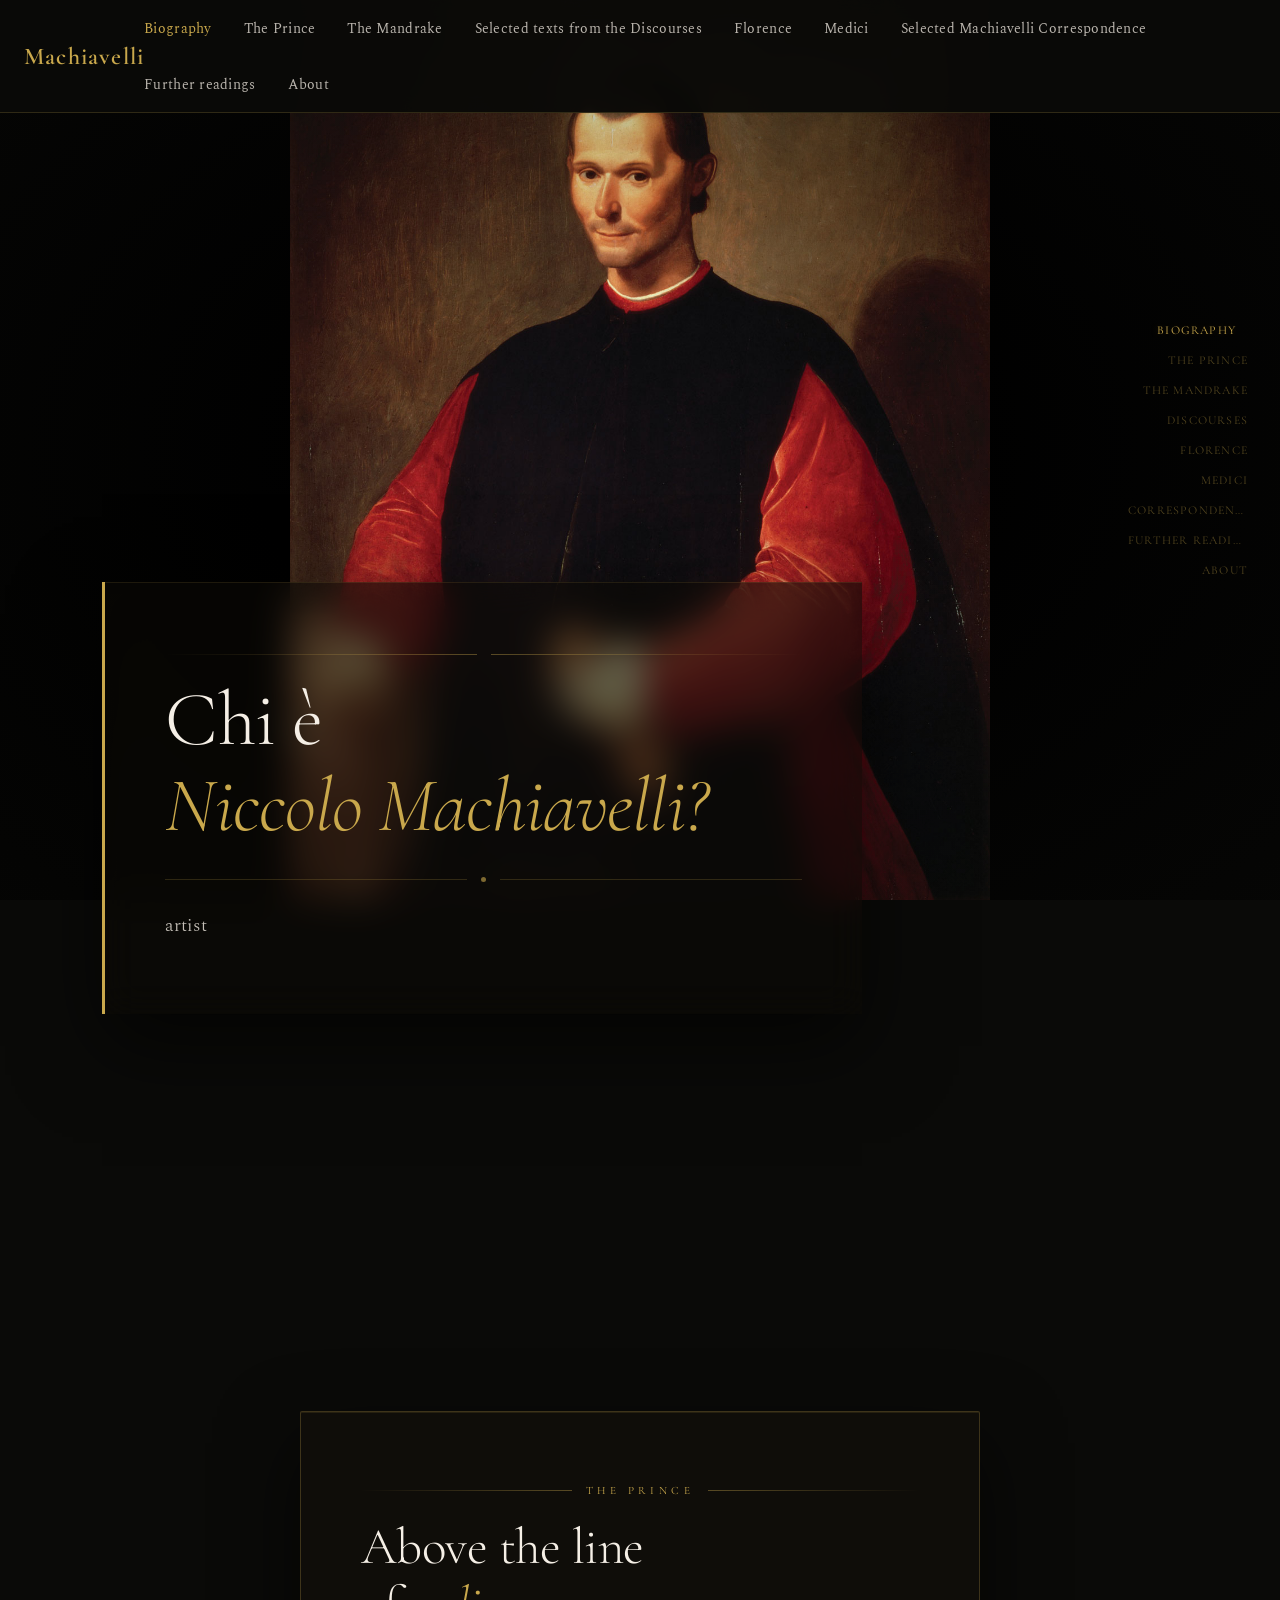
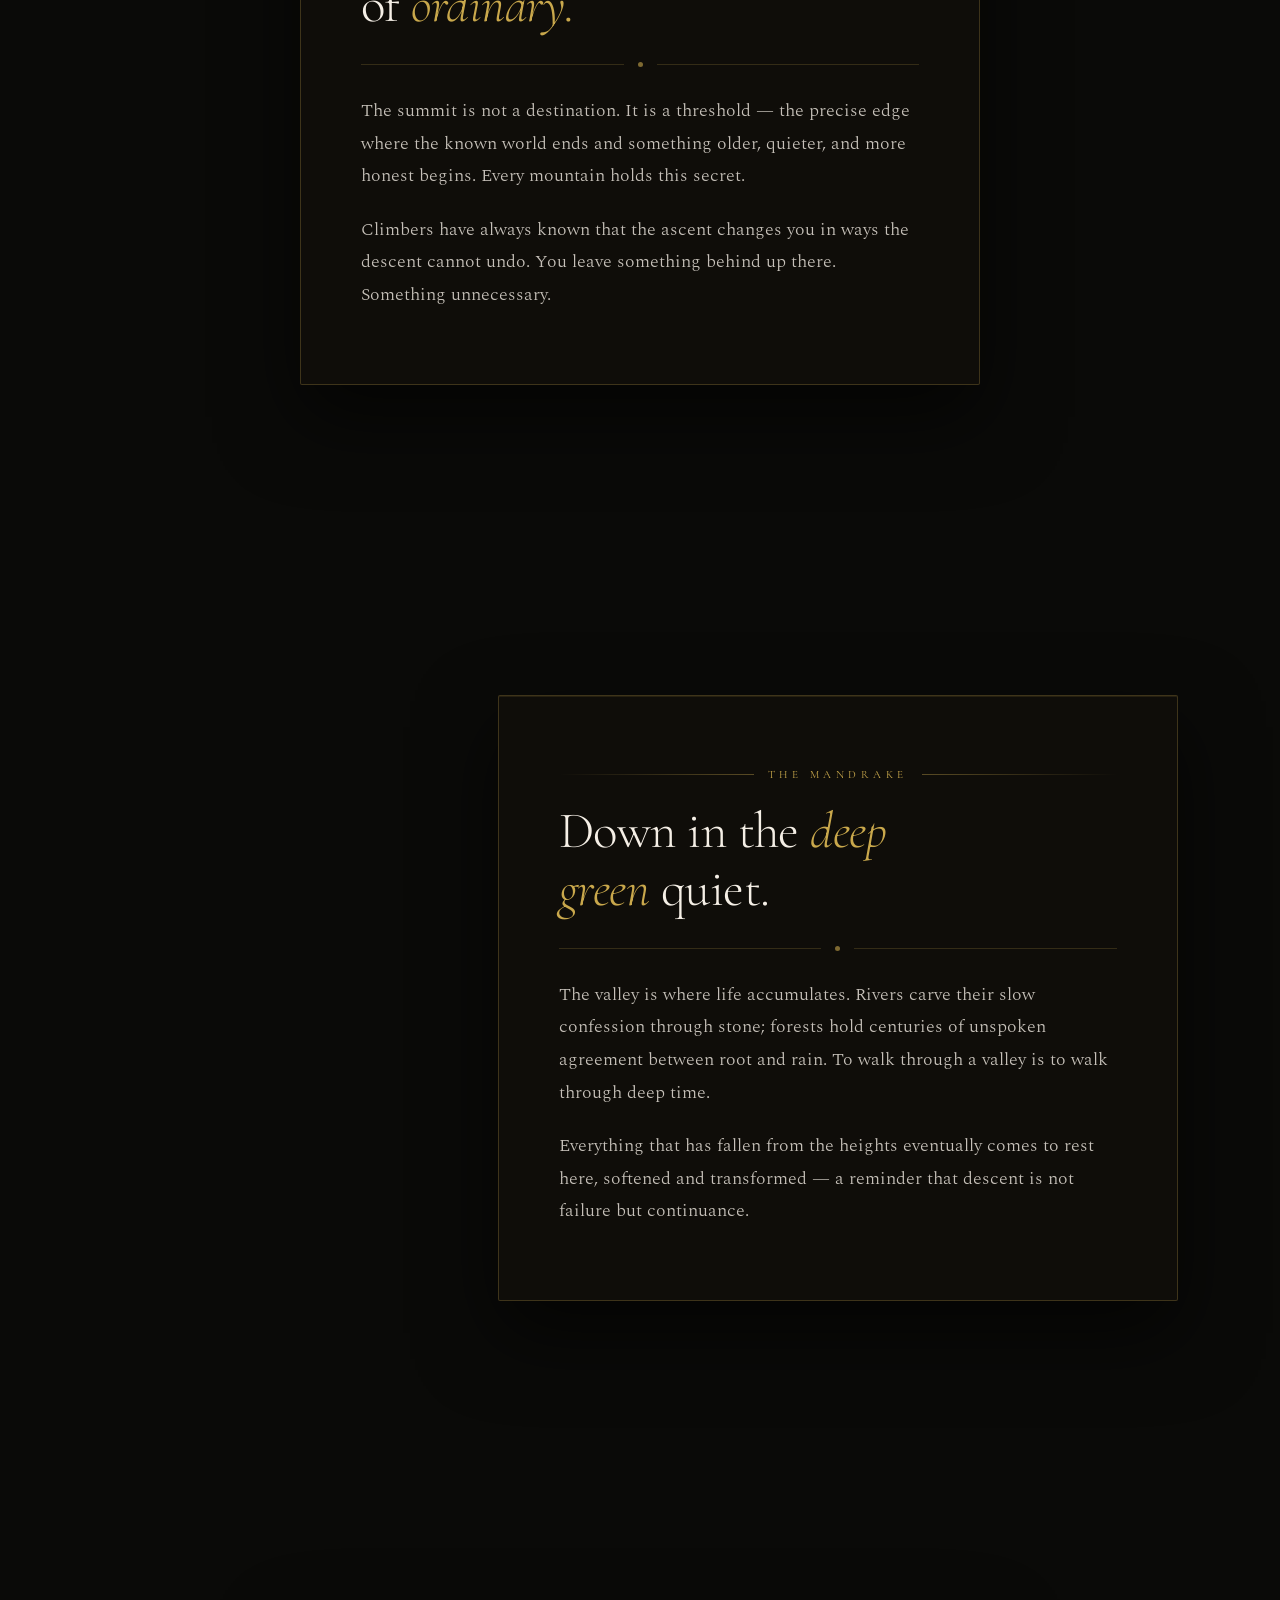
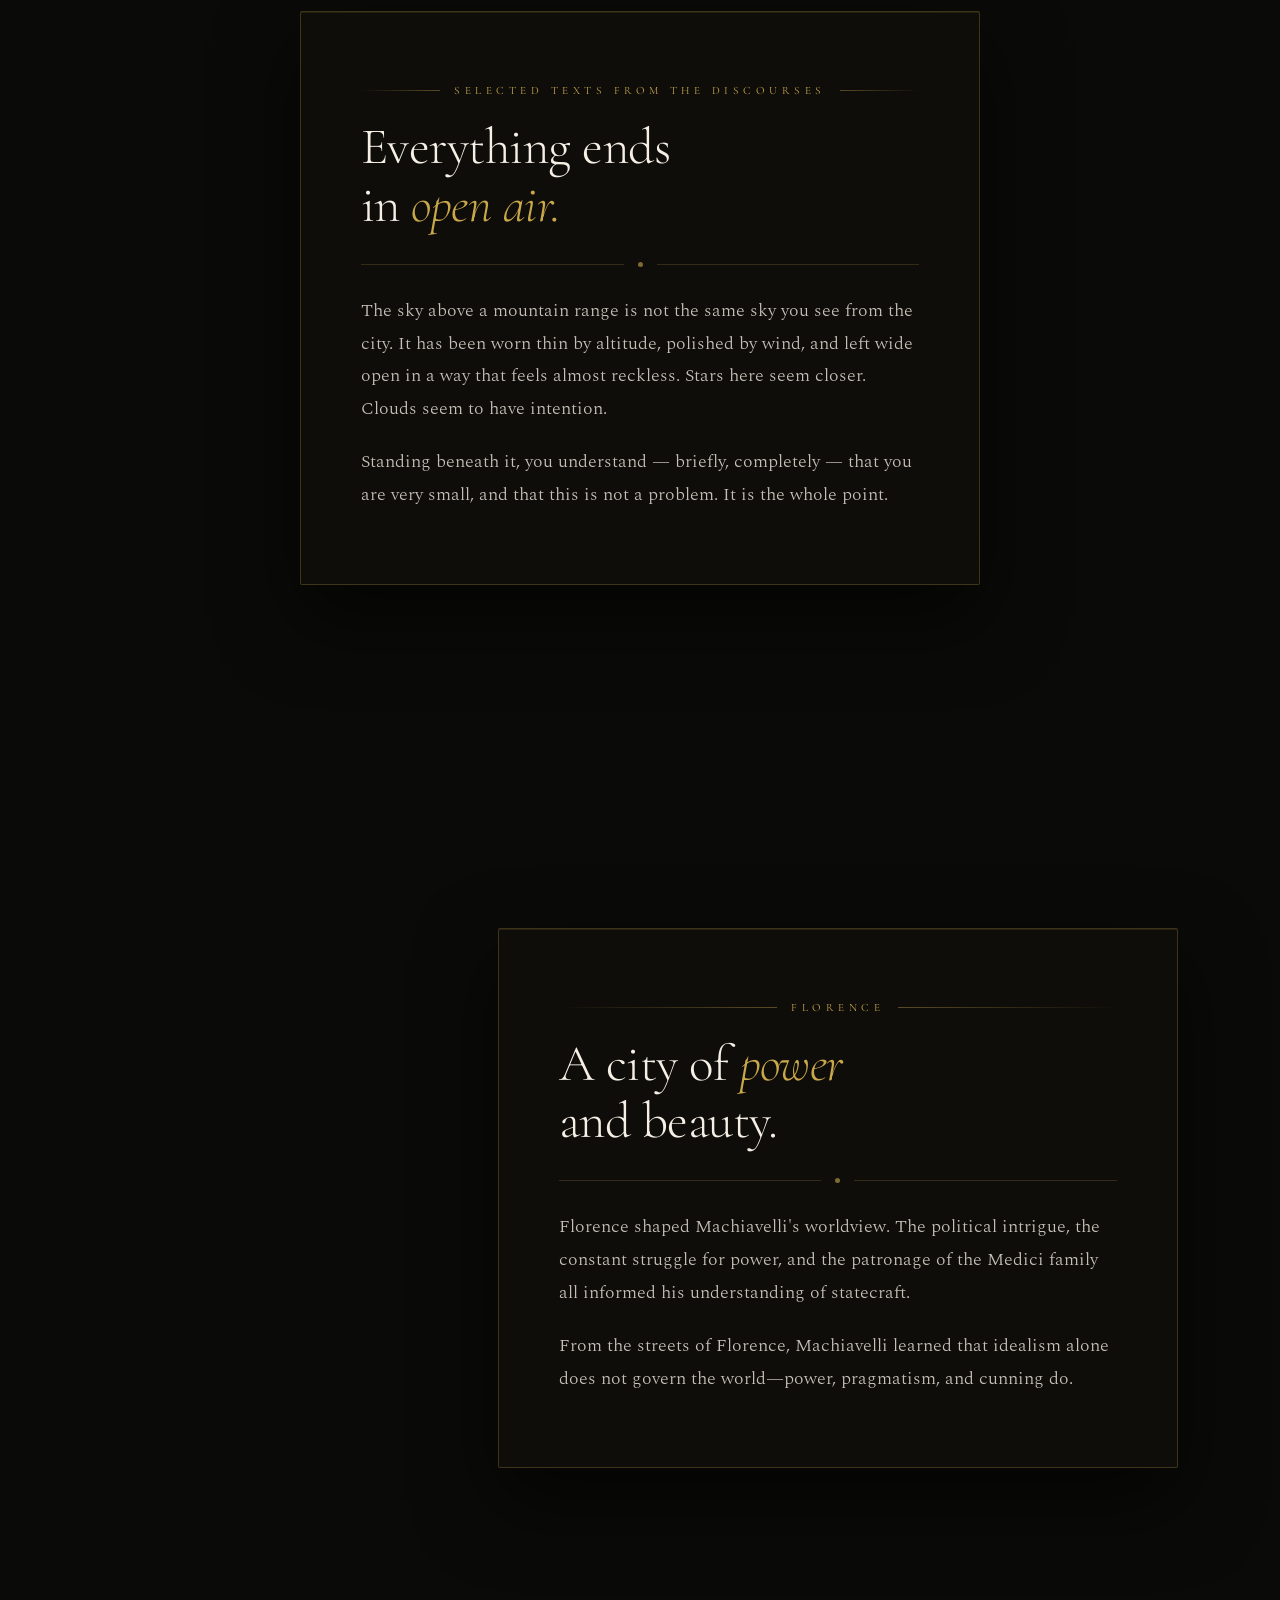
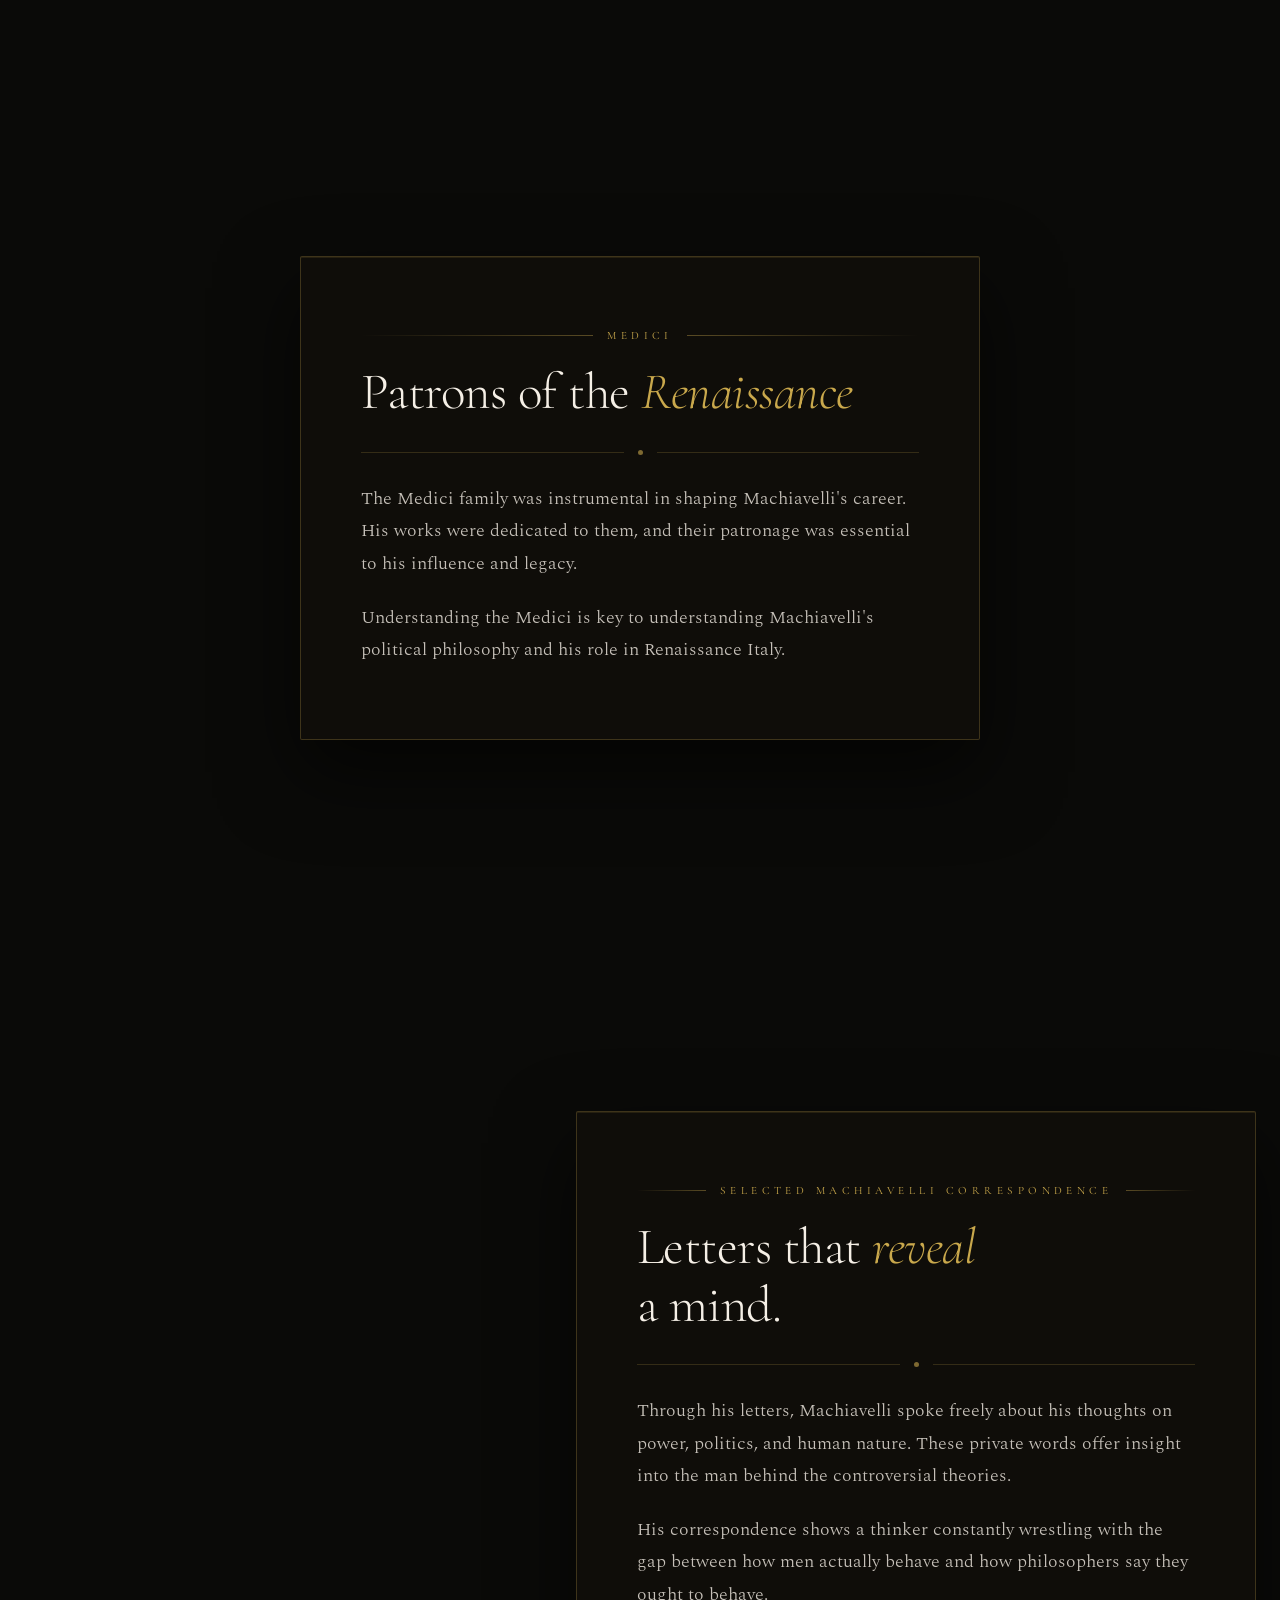
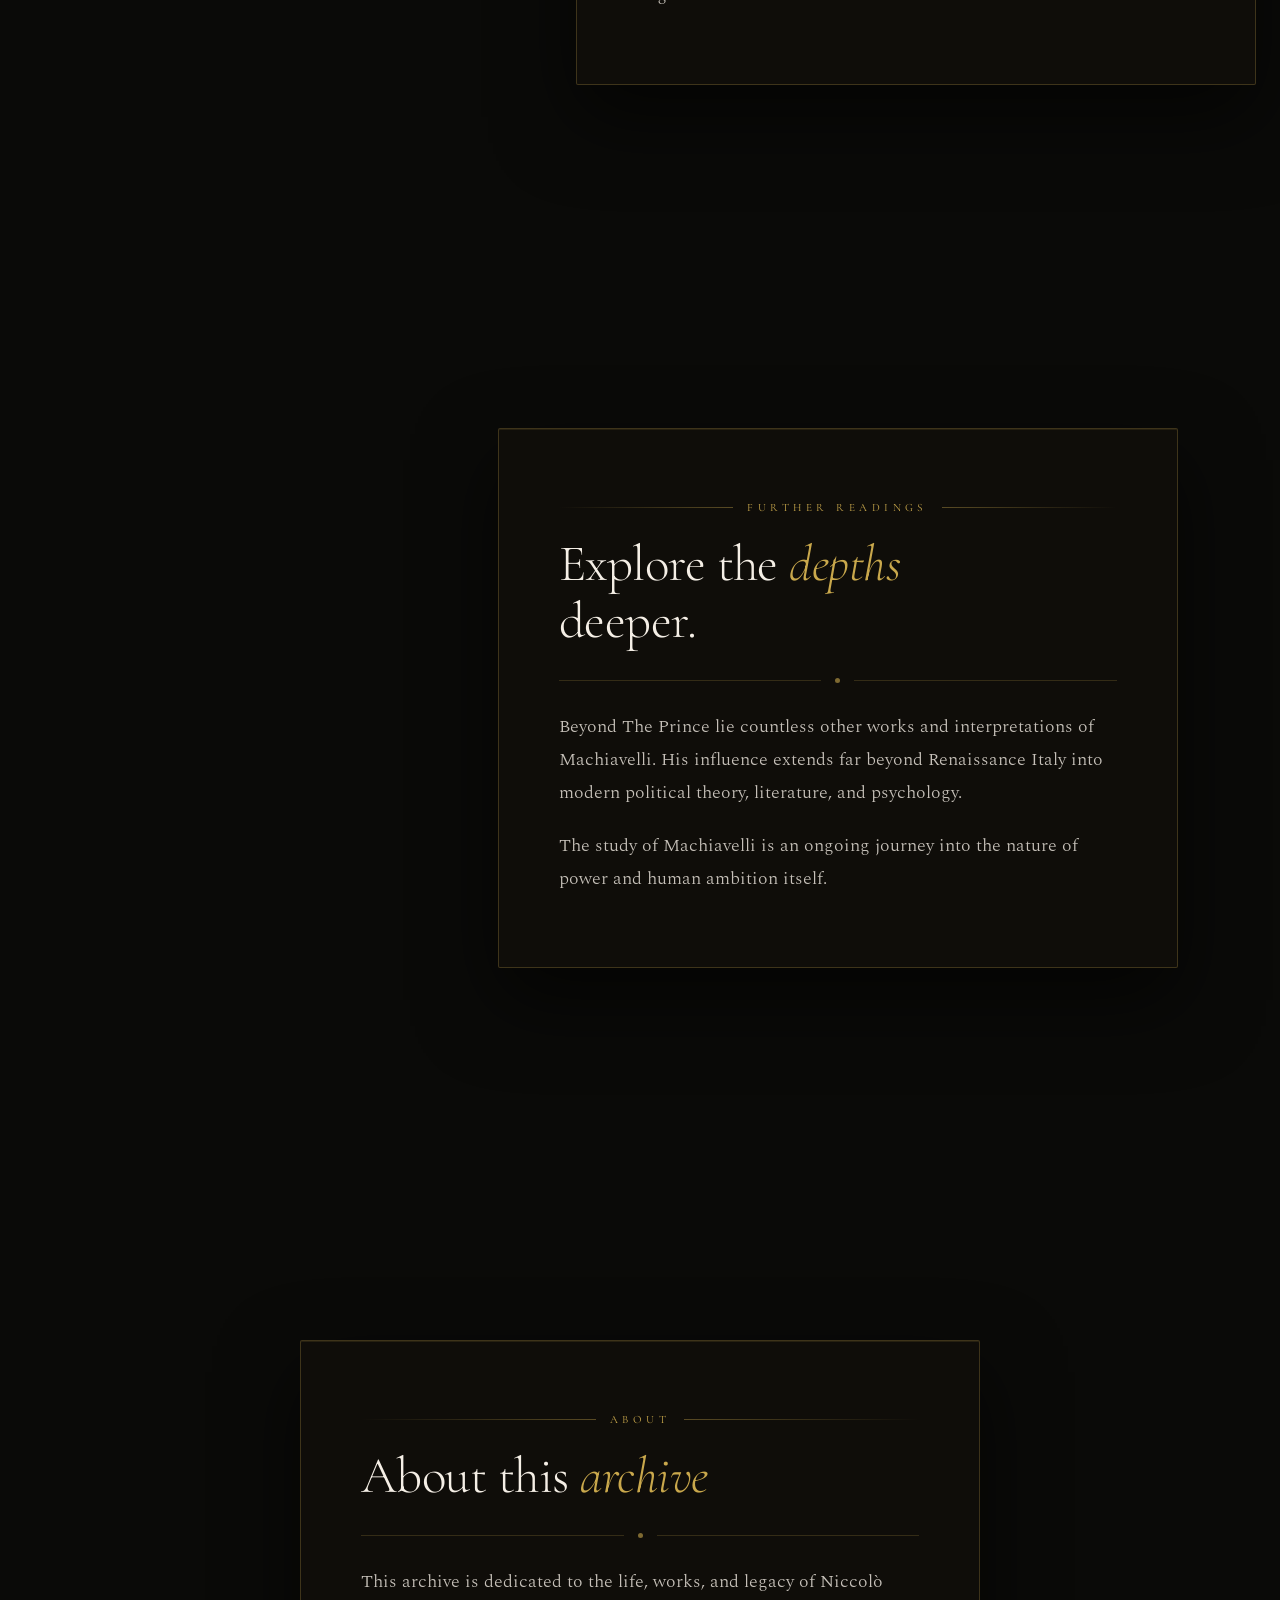
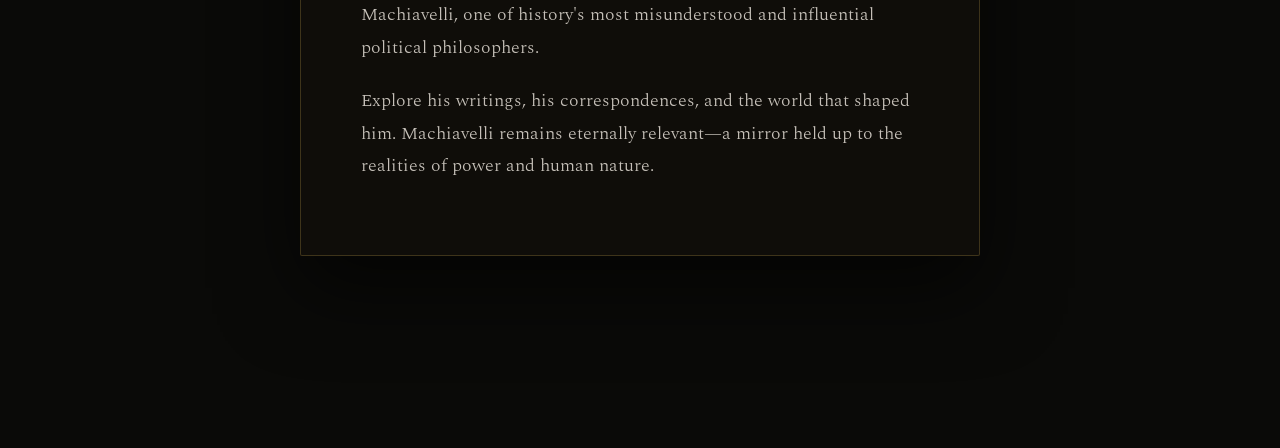
==== index.html @ e47acf63 "my work" ====
create a starting page for a website that has a background image, and paragraphs spaced far enough apart that you can see the entirety of the background image between them. I also want the functionality to zoom in on different parts of the image with the scroll wheel in between the paragraphs. create whatever files and use whatever libraries you need
Mar 4
Architected scroll-driven zoom mechanics with parallax background imagery

Here's your page — "Into the Wild", an editorial-style landscape site with full scroll-zoom mechanics.

How it works:

    4 text sections are spaced far apart with large gap zones in between, so the full mountain landscape is visible between each passage
    Scroll your wheel while inside a gap to zoom into a specific focal point of the image — each gap has a different zoom target:
        Gap 1 → zooms into the mountain peaks (top center)
        Gap 2 → zooms into the valley floor (lower left)
        Gap 3 → zooms into the sky (upper right)
    A subtle HUD in the bottom-right shows zoom level and a progress bar while you're in a zoom zone
    Scrolling away from a gap smoothly resets the zoom
    Cards fade in on scroll with a glass-morphism treatment over the dark landscape

The zoom and page scroll work simultaneously — the wheel zooms the image while the page scrolls normally underneath it.
Index
Code · HTML 

can you seperate it into a styles.css, script.js, and index.html
12:00 AM
Pivoted toward straightforward file separation strategy

All three files are ready. Here's how they're split:

    index.html — clean markup only, links to styles.css and script.js
    styles.css — all variables, layout, card styles, animations, and keyframes
    script.js — the zoom + scroll logic wrapped in an IIFE, with comments throughout

Just keep all three files in the same folder and open index.html in a browser and everything will work as before.
Index
Code · HTML 
Styles
Code · CSS 
Script
JS 
Want to be notified when Claude responds?


Claude is AI and can make mistakes. Please double-check responses.
Index · HTML
<!DOCTYPE html>
<html lang="en">
<head>
  <meta charset="UTF-8" />
  <meta name="viewport" content="width=device-width, initial-scale=1.0" />
  <title>Into the Wild</title>
  <link rel="preconnect" href="https://fonts.googleapis.com" />
  <link rel="preconnect" href="https://fonts.gstatic.com" crossorigin />
  <link href="https://fonts.googleapis.com/css2?family=Cormorant+Garamond:ital,wght@0,300;0,400;0,600;1,300;1,400&family=Spectral:ital,wght@0,300;0,400;1,300&display=swap" rel="stylesheet" />
  <link rel="stylesheet" href="styles.css" />
</head>
<body>

  <!-- Navigation Bar -->
  <nav id="hero-nav">
    <div class="nav-container">
      <a href="#biography" class="nav-logo">Machiavelli</a>
      <ul class="nav-links">
        <li><a href="#biography">Biography</a></li>
        <li><a href="#the-prince">The Prince</a></li>
        <li><a href="#the-mandrake">The Mandrake</a></li>
        <li><a href="#discourses">Selected texts from the Discourses</a></li>
        <li><a href="#florence">Florence</a></li>
        <li><a href="#medici">Medici</a></li>
        <li><a href="#correspondence">Selected Machiavelli Correspondence</a></li>
        <li><a href="#further-readings">Further readings</a></li>
        <li><a href="#about">About</a></li>
      </ul>
    </div>
  </nav>
  <div id="bg-wrap">
    <div id="bg-img"></div>
  </div>

  <!-- Scrollable Content -->
  <div id="scroll-content">

    <!-- SECTION 1: BIOGRAPHY -->
    <section id="biography" class="page-section">
      <div class="card" data-reveal>
        <div class="card-eyebrow"></div>
        <h1>Chi è<br/><em>Niccolo Machiavelli?</em></h1>
        <div class="divider"><span></span></div>
        <p>artist</p>
      </div>
    </section>

    <!-- SECTION 2: THE PRINCE -->
    <section id="the-prince" class="page-section">
      <div class="card" data-reveal>
        <div class="card-eyebrow">The Prince</div>
        <h2>Above the line<br/>of <em>ordinary.</em></h2>
        <div class="divider"><span></span></div>
        <p>The summit is not a destination. It is a threshold — the precise edge where the known world ends and something older, quieter, and more honest begins. Every mountain holds this secret.</p>
        <p>Climbers have always known that the ascent changes you in ways the descent cannot undo. You leave something behind up there. Something unnecessary.</p>
      </div>
    </section>

    <!-- SECTION 3: THE MANDRAKE -->
    <section id="the-mandrake" class="page-section" style="justify-content: flex-end; padding-right: clamp(24px,8vw,120px);">
      <div class="card" data-reveal>
        <div class="card-eyebrow">The Mandrake</div>
        <h2>Down in the <em>deep<br/>green</em> quiet.</h2>
        <div class="divider"><span></span></div>
        <p>The valley is where life accumulates. Rivers carve their slow confession through stone; forests hold centuries of unspoken agreement between root and rain. To walk through a valley is to walk through deep time.</p>
        <p>Everything that has fallen from the heights eventually comes to rest here, softened and transformed — a reminder that descent is not failure but continuance.</p>
      </div>
    </section>

    <!-- SECTION 4: DISCOURSES -->
    <section id="discourses" class="page-section">
      <div class="card" data-reveal>
        <div class="card-eyebrow">Selected texts from the Discourses</div>
        <h2>Everything ends<br/>in <em>open air.</em></h2>
        <div class="divider"><span></span></div>
        <p>The sky above a mountain range is not the same sky you see from the city. It has been worn thin by altitude, polished by wind, and left wide open in a way that feels almost reckless. Stars here seem closer. Clouds seem to have intention.</p>
        <p>Standing beneath it, you understand — briefly, completely — that you are very small, and that this is not a problem. It is the whole point.</p>
      </div>
    </section>

    <!-- SECTION 5: FLORENCE -->
    <section id="florence" class="page-section" style="justify-content: flex-end; padding-right: clamp(24px,8vw,120px);">
      <div class="card" data-reveal>
        <div class="card-eyebrow">Florence</div>
        <h2>A city of <em>power</em><br/>and beauty.</h2>
        <div class="divider"><span></span></div>
        <p>Florence shaped Machiavelli's worldview. The political intrigue, the constant struggle for power, and the patronage of the Medici family all informed his understanding of statecraft.</p>
        <p>From the streets of Florence, Machiavelli learned that idealism alone does not govern the world—power, pragmatism, and cunning do.</p>
      </div>
    </section>

    <!-- SECTION 6: MEDICI -->
    <section id="medici" class="page-section">
      <div class="card" data-reveal>
        <div class="card-eyebrow">Medici</div>
        <h2>Patrons of the <em>Renaissance</em></h2>
        <div class="divider"><span></span></div>
        <p>The Medici family was instrumental in shaping Machiavelli's career. His works were dedicated to them, and their patronage was essential to his influence and legacy.</p>
        <p>Understanding the Medici is key to understanding Machiavelli's political philosophy and his role in Renaissance Italy.</p>
      </div>
    </section>

    <!-- SECTION 7: CORRESPONDENCE -->
    <section id="correspondence" class="page-section">
      <div class="card" data-reveal>
        <div class="card-eyebrow">Selected Machiavelli Correspondence</div>
        <h2>Letters that <em>reveal</em><br/>a mind.</h2>
        <div class="divider"><span></span></div>
        <p>Through his letters, Machiavelli spoke freely about his thoughts on power, politics, and human nature. These private words offer insight into the man behind the controversial theories.</p>
        <p>His correspondence shows a thinker constantly wrestling with the gap between how men actually behave and how philosophers say they ought to behave.</p>
      </div>
    </section>

    <!-- SECTION 8: FURTHER READINGS -->
    <section id="further-readings" class="page-section" style="justify-content: flex-end; padding-right: clamp(24px,8vw,120px);">
      <div class="card" data-reveal>
        <div class="card-eyebrow">Further readings</div>
        <h2>Explore the <em>depths</em><br/>deeper.</h2>
        <div class="divider"><span></span></div>
        <p>Beyond The Prince lie countless other works and interpretations of Machiavelli. His influence extends far beyond Renaissance Italy into modern political theory, literature, and psychology.</p>
        <p>The study of Machiavelli is an ongoing journey into the nature of power and human ambition itself.</p>
      </div>
    </section>

    <!-- SECTION 9: ABOUT -->
    <section id="about" class="page-section">
      <div class="card" data-reveal>
        <div class="card-eyebrow">About</div>
        <h2>About this <em>archive</em></h2>
        <div class="divider"><span></span></div>
        <p>This archive is dedicated to the life, works, and legacy of Niccolò Machiavelli, one of history's most misunderstood and influential political philosophers.</p>
        <p>Explore his writings, his correspondences, and the world that shaped him. Machiavelli remains eternally relevant—a mirror held up to the realities of power and human nature.</p>
      </div>
    </section>

  </div><!-- end scroll-content -->

  <script src="script.js"></script>
</body>
</html>
---- styles.css ----
*, *::before, *::after { box-sizing: border-box; margin: 0; padding: 0; }

:root {
  --cream: #f5efe6;
  --gold: #c9a84c;
  --dark: #1a1710;
  --glass-bg: rgba(20, 18, 12, 0.55);
  --glass-border: rgba(201, 168, 76, 0.25);
}

html { scroll-behavior: smooth; }

body {
  background: #0a0a08;
  color: var(--cream);
  font-family: 'Spectral', Georgia, serif;
  overflow-x: hidden;
  animation: page-in 1.2s ease both;
}

/* ── NAVIGATION BAR ── */
#hero-nav {
  position: fixed;
  top: 0;
  left: 0;
  right: 0;
  z-index: 1000;
  background: rgba(10, 10, 8, 0.95);
  backdrop-filter: blur(10px);
  border-bottom: 1px solid rgba(201, 168, 76, 0.2);
  padding: 16px 0;
  transform: translateY(0);
  transition: transform 0.3s ease;
}

#hero-nav.hidden {
  transform: translateY(-100%);
}

.nav-container {
  max-width: 1400px;
  margin: 0 auto;
  padding: 0 24px;
  display: flex;
  align-items: center;
  justify-content: space-between;
}

.nav-logo {
  font-family: 'Cormorant Garamond', serif;
  font-size: 1.5rem;
  font-weight: 600;
  color: var(--gold);
  text-decoration: none;
  letter-spacing: 0.05em;
}

.nav-links {
  display: flex;
  list-style: none;
  gap: 32px;
  flex-wrap: wrap;
}

.nav-links a {
  font-family: 'Spectral', Georgia, serif;
  font-size: 0.85rem;
  color: rgba(245, 239, 230, 0.75);
  text-decoration: none;
  letter-spacing: 0.02em;
  transition: color 0.3s ease;
  border-bottom: 1px solid transparent;
}

.nav-links a:hover {
  color: var(--gold);
  border-bottom: 1px solid var(--gold);
}

.nav-links a.active {
  color: var(--gold);
  font-weight: 400;
}

/* ── BODY WITH NAVBAR OFFSET ── */
body {
  padding-top: 60px;
}

/* ── BACKGROUND LAYER ── */
#bg-wrap {
  position: fixed;
  inset: 0;
  z-index: 0;
  overflow: hidden;
}

#bg-img {
  position: absolute;
  inset: 0;                /* fill viewport exactly */
  width: 100%;
  height: 100%;
  background-image: url('Niccolo Machiavelli.jpg');
  background-size: contain; /* start showing full image */
  background-position: center center;
  background-repeat: no-repeat; /* do not tile the picture */
  background-color: black;     /* border color when image doesn't fill */
  transform-origin: 50% 40%;
  transform: scale(1);
  transition: transform 0.05s linear, transform-origin 0s;
  will-change: transform;
}

/* dark vignette over the whole bg */
#bg-wrap::after {
  content: '';
  position: absolute;
  inset: 0;
  background: radial-gradient(ellipse at center, transparent 30%, rgba(10,10,8,0.55) 100%);
  pointer-events: none;
}

/* ── SCROLL CONTAINER ── */
#scroll-content {
  position: relative;
  z-index: 1;
}

/* ── SECTIONS ── */
section {
  display: flex;
  align-items: center;
  justify-content: center;
  min-height: 100vh;
  padding: 80px 24px;
}

/* ── TEXT CARD ── */
.card {
  max-width: 680px;
  width: 100%;
  background: var(--glass-bg);
  border: 1px solid var(--glass-border);
  border-radius: 2px;
  padding: clamp(40px, 6vw, 72px) clamp(32px, 5vw, 60px);
  backdrop-filter: blur(18px) saturate(0.9);
  -webkit-backdrop-filter: blur(18px) saturate(0.9);
  box-shadow: 0 32px 80px rgba(0,0,0,0.6), inset 0 1px 0 rgba(201,168,76,0.12);
  opacity: 0;
  transform: translateY(40px);
  transition: opacity 0.9s cubic-bezier(0.16,1,0.3,1), transform 0.9s cubic-bezier(0.16,1,0.3,1);
}

.card.visible {
  opacity: 1;
  transform: translateY(0);
}

.card-eyebrow {
  font-family: 'Cormorant Garamond', serif;
  font-size: 0.7rem;
  letter-spacing: 0.4em;
  text-transform: uppercase;
  color: var(--gold);
  margin-bottom: 22px;
  display: flex;
  align-items: center;
  gap: 14px;
}

.card-eyebrow::before,
.card-eyebrow::after {
  content: '';
  flex: 1;
  height: 1px;
  background: linear-gradient(to right, transparent, var(--gold));
  opacity: 0.4;
}
.card-eyebrow::after {
  background: linear-gradient(to left, transparent, var(--gold));
}

h1, h2 {
  font-family: 'Cormorant Garamond', serif;
  font-weight: 300;
  line-height: 1.12;
  letter-spacing: -0.01em;
  margin-bottom: 28px;
}

h1 {
  font-size: clamp(2.8rem, 6vw, 5rem);
  color: var(--cream);
}

h1 em {
  font-style: italic;
  color: var(--gold);
}

h2 {
  font-size: clamp(2rem, 4vw, 3.2rem);
  color: var(--cream);
}

h2 em { font-style: italic; color: var(--gold); }

p {
  font-size: clamp(0.95rem, 1.6vw, 1.1rem);
  font-weight: 300;
  line-height: 1.85;
  color: rgba(245, 239, 230, 0.8);
}

p + p { margin-top: 1.2em; }

.divider {
  display: flex;
  align-items: center;
  gap: 14px;
  margin: 28px 0;
}

.divider span {
  width: 5px; height: 5px;
  border-radius: 50%;
  background: var(--gold);
  opacity: 0.6;
}

.divider::before,
.divider::after {
  content: '';
  flex: 1;
  height: 1px;
  background: rgba(201,168,76,0.2);
}

/* ── SECTION LABELS ── */
#biography { justify-content: flex-start; padding-left: clamp(24px, 8vw, 120px); }


#biography .card {
  max-width: 760px;
  border-left: 3px solid var(--gold);
  border-top: none;
  border-right: none;
  border-bottom: none;
  border-radius: 0;
  background: rgba(10, 9, 6, 0.6);
}

#the-mandrake,
#correspondence,
#further-readings {
  justify-content: flex-end;
}


/* ── FLOATING SIDEBAR ── */
#section-sidebar {
  position: fixed;
  right: 32px;
  top: 50%;
  transform: translateY(-50%);
  z-index: 900;
  display: flex;
  flex-direction: column;
  gap: 16px;
}

.section-label {
  font-family: 'Cormorant Garamond', serif;
  font-size: 0.75rem;
  letter-spacing: 0.1em;
  text-transform: uppercase;
  color: rgba(201, 168, 76, 0.4);
  cursor: pointer;
  transition: all 0.3s ease;
  text-align: right;
  white-space: nowrap;
  max-width: 120px;
  overflow: hidden;
  text-overflow: ellipsis;
}

.section-label:hover {
  color: rgba(201, 168, 76, 0.7);
  transform: translateX(-8px);
}

.section-label.active {
  color: var(--gold);
  font-weight: 400;
  transform: translateX(-12px);
  text-shadow: 0 0 8px rgba(201, 168, 76, 0.3);
}

/* ── KEYFRAMES ── */
@keyframes bounce {
  0%, 100% { transform: translateY(0); }
  50% { transform: translateY(6px); }
}

@keyframes hint-fade {
  0%, 100% { opacity: 0.35; }
  50% { opacity: 0.65; }
}

@keyframes page-in { from { opacity: 0; } to { opacity: 1; } }
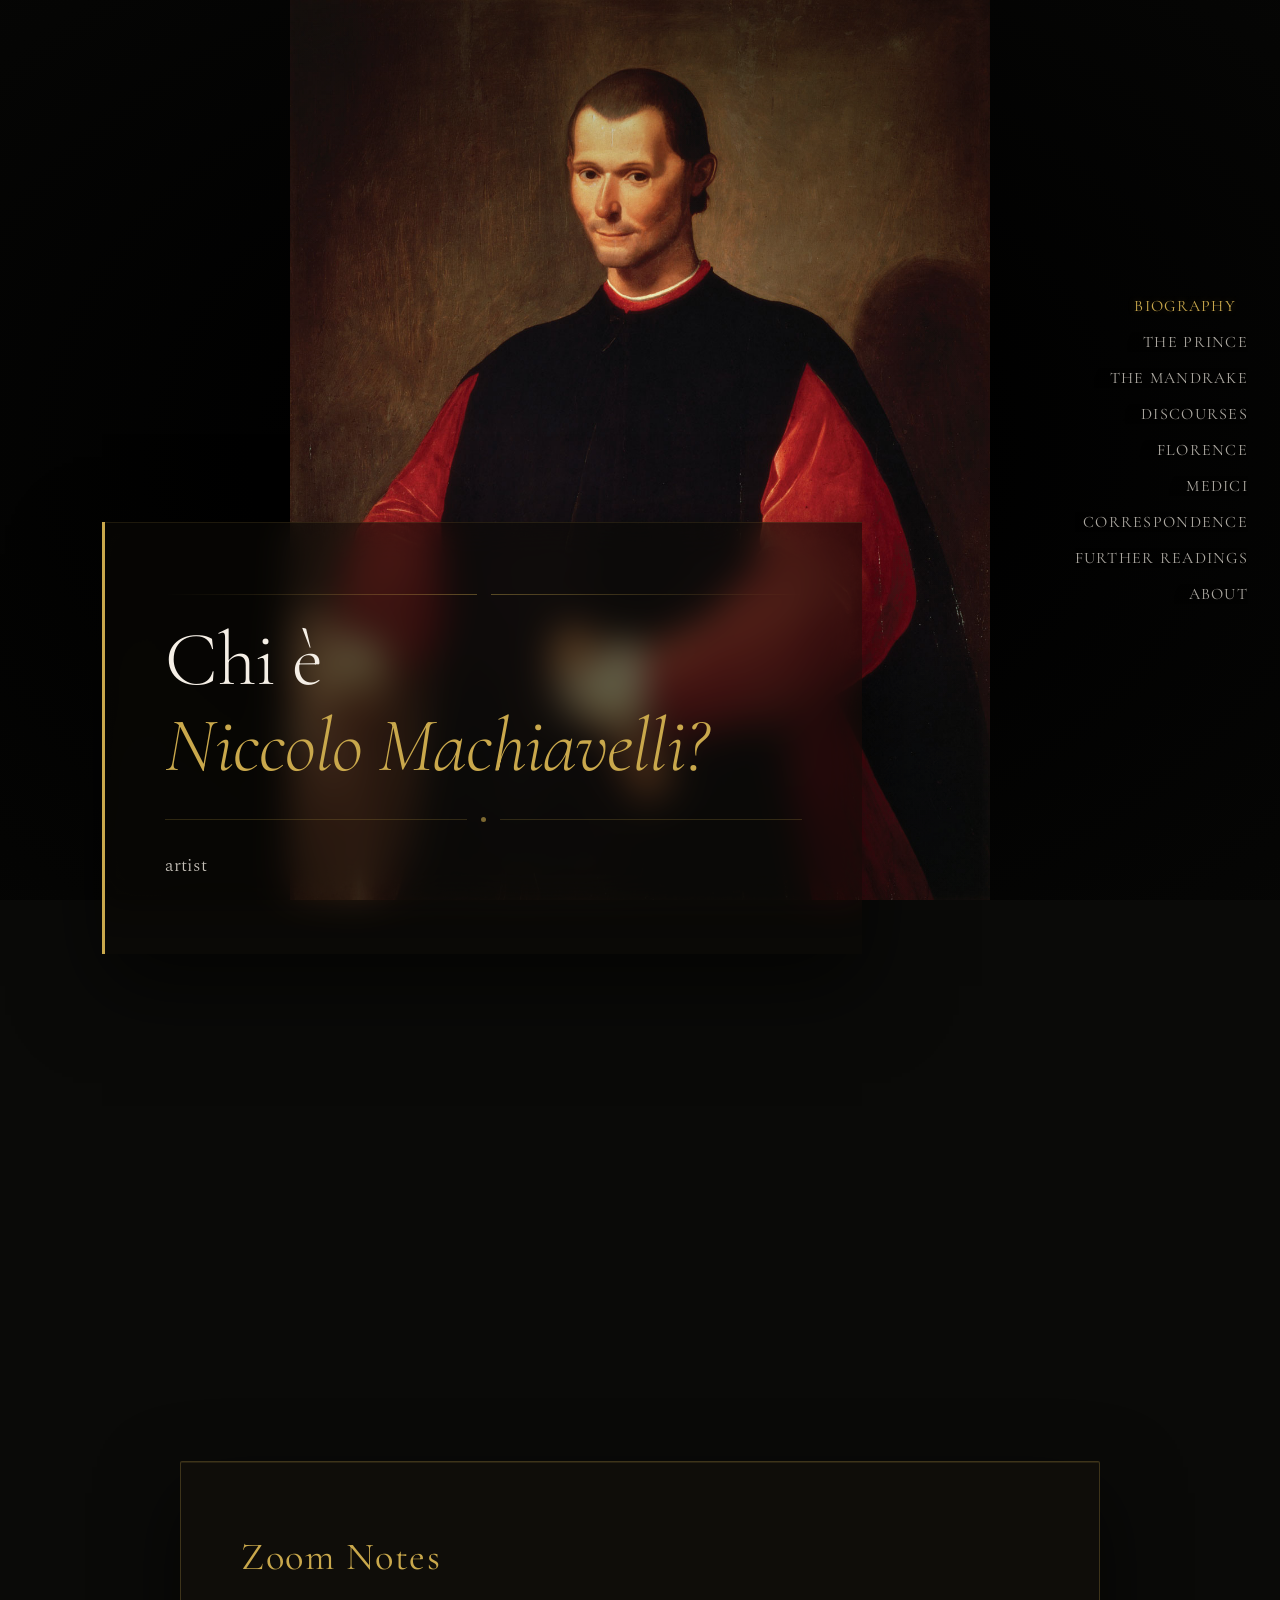
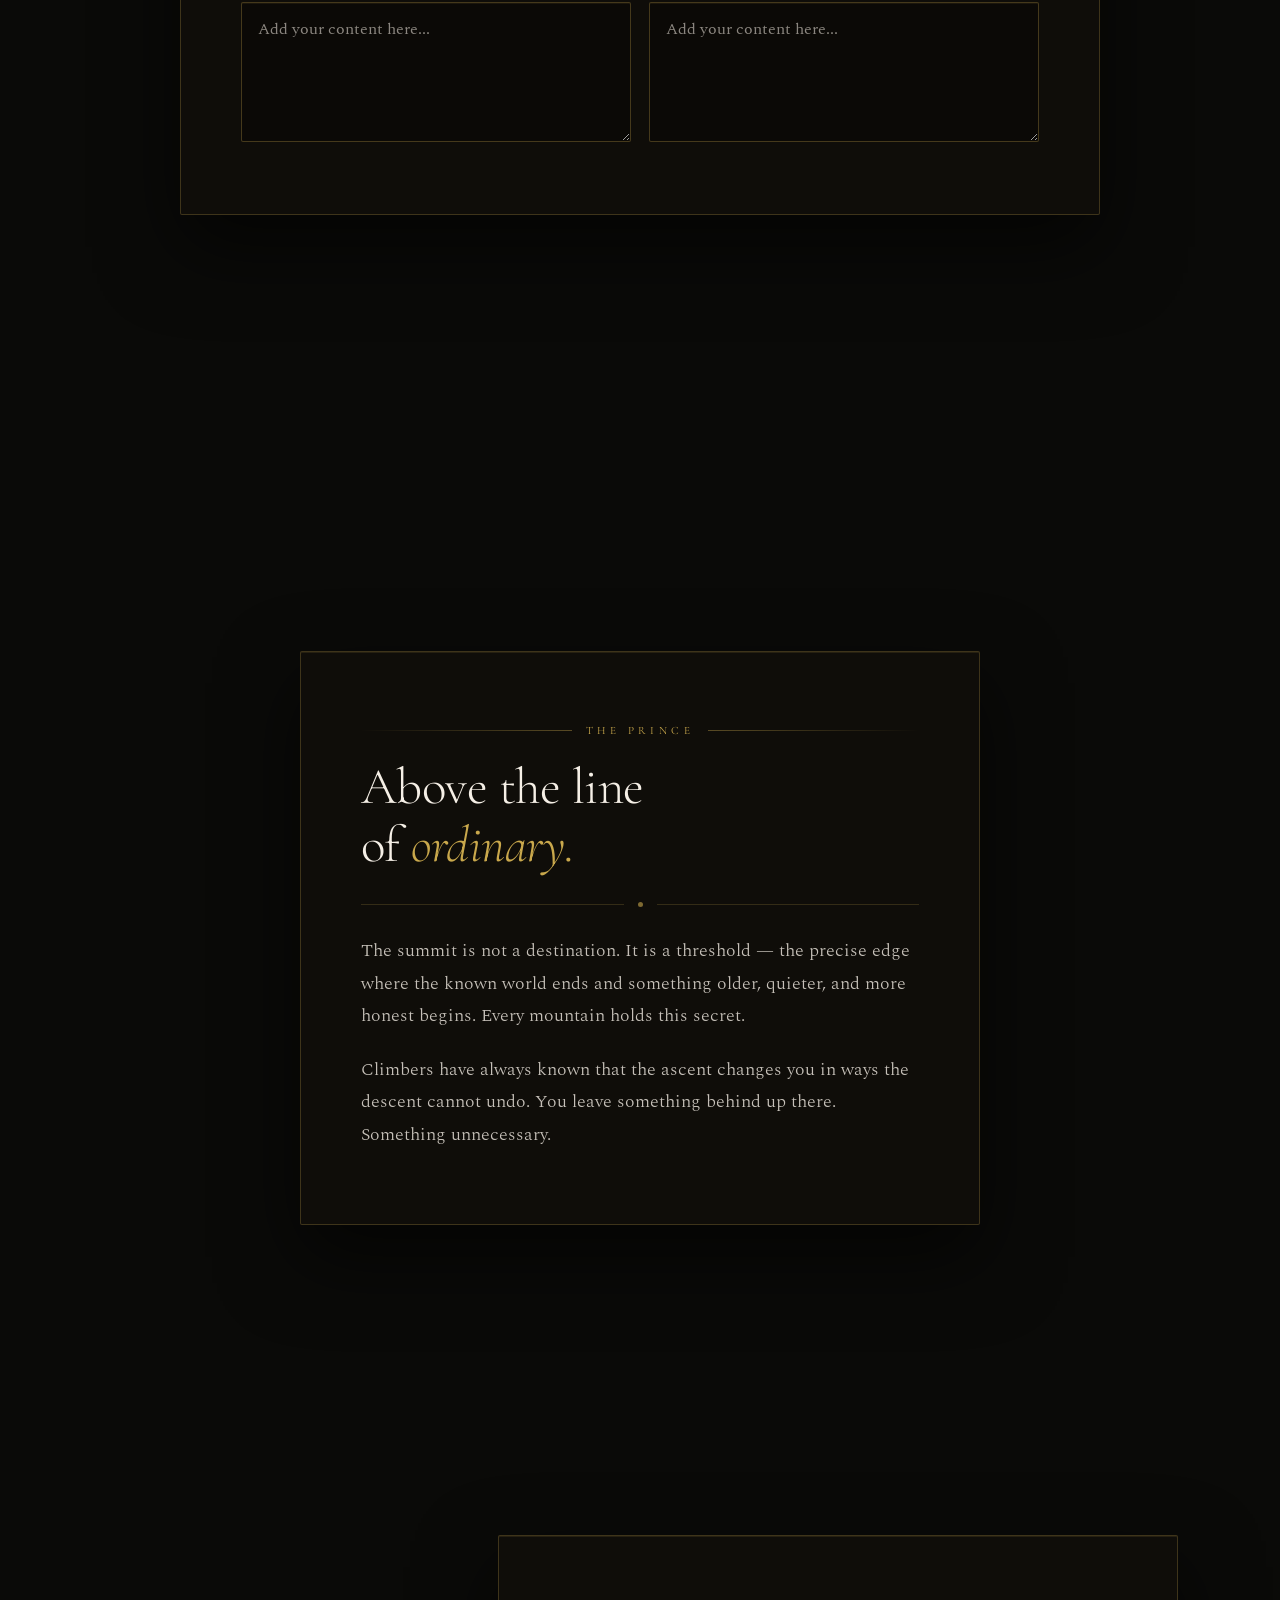
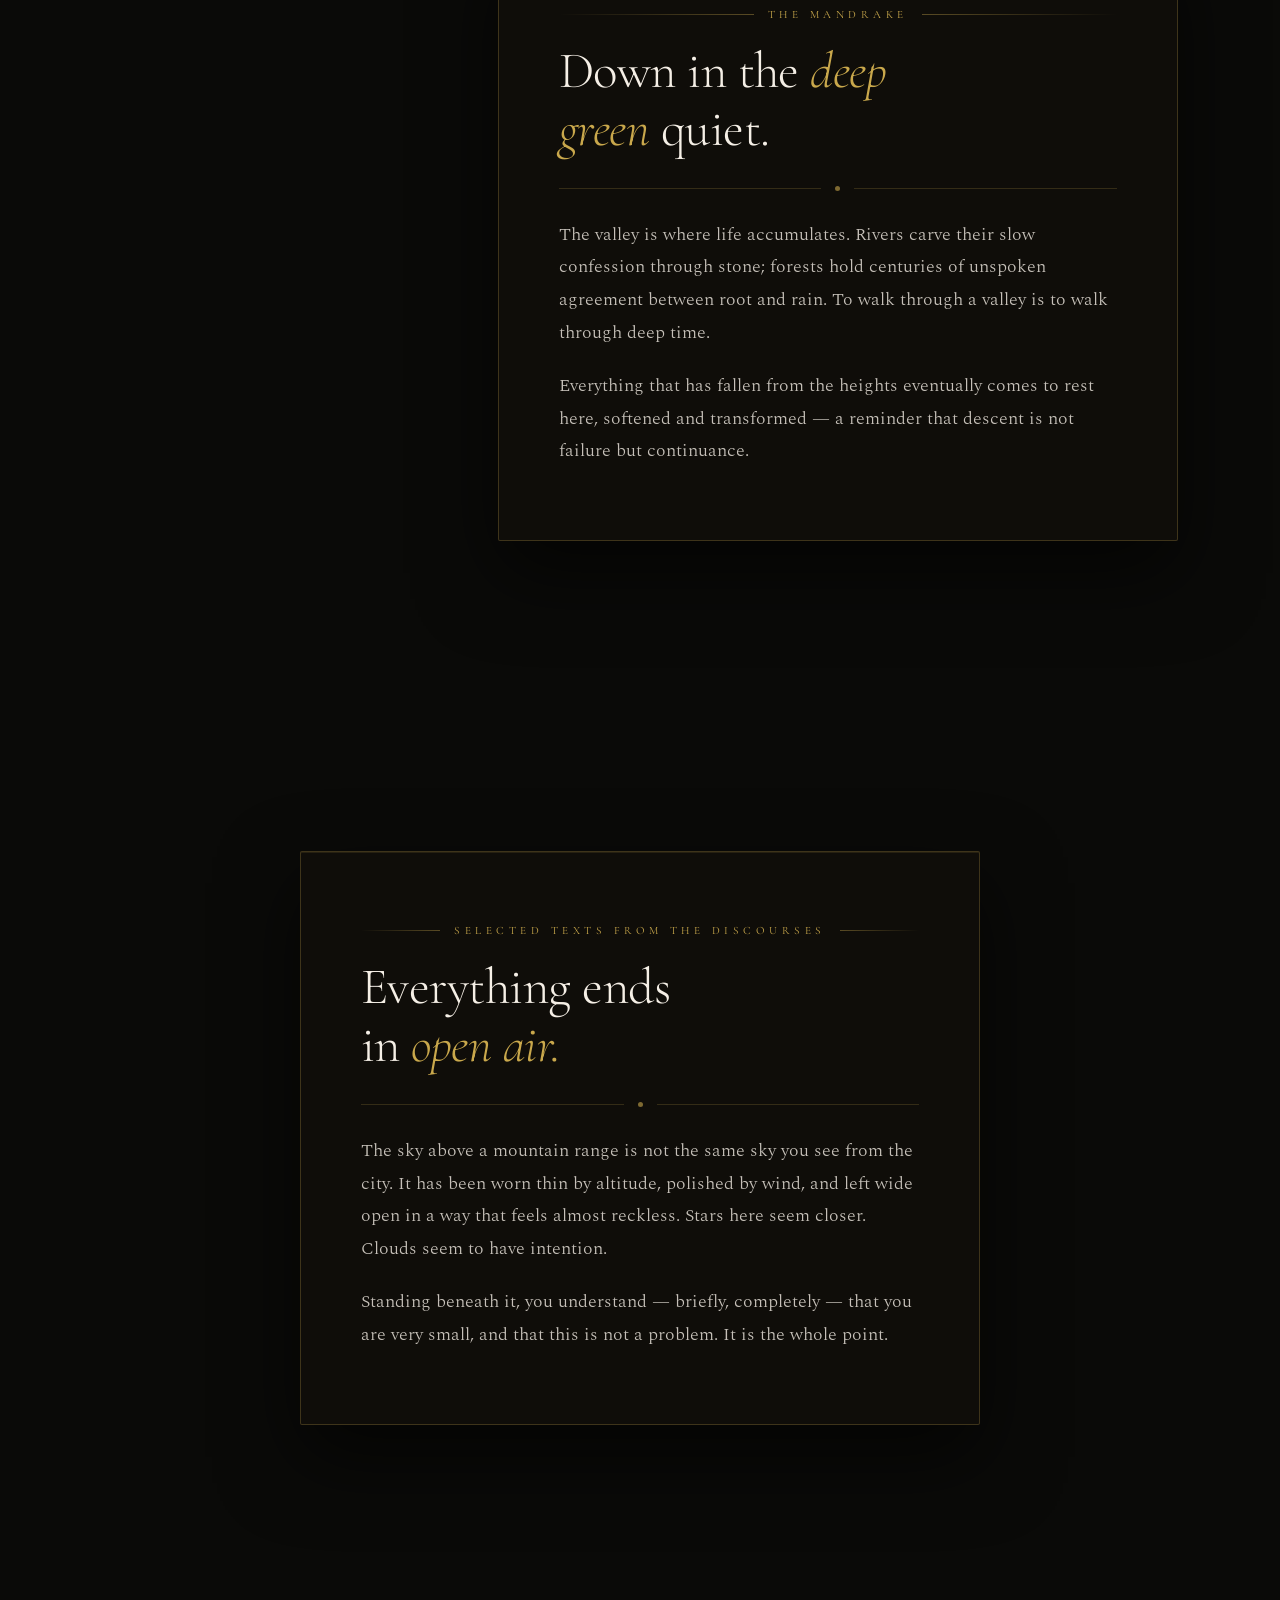
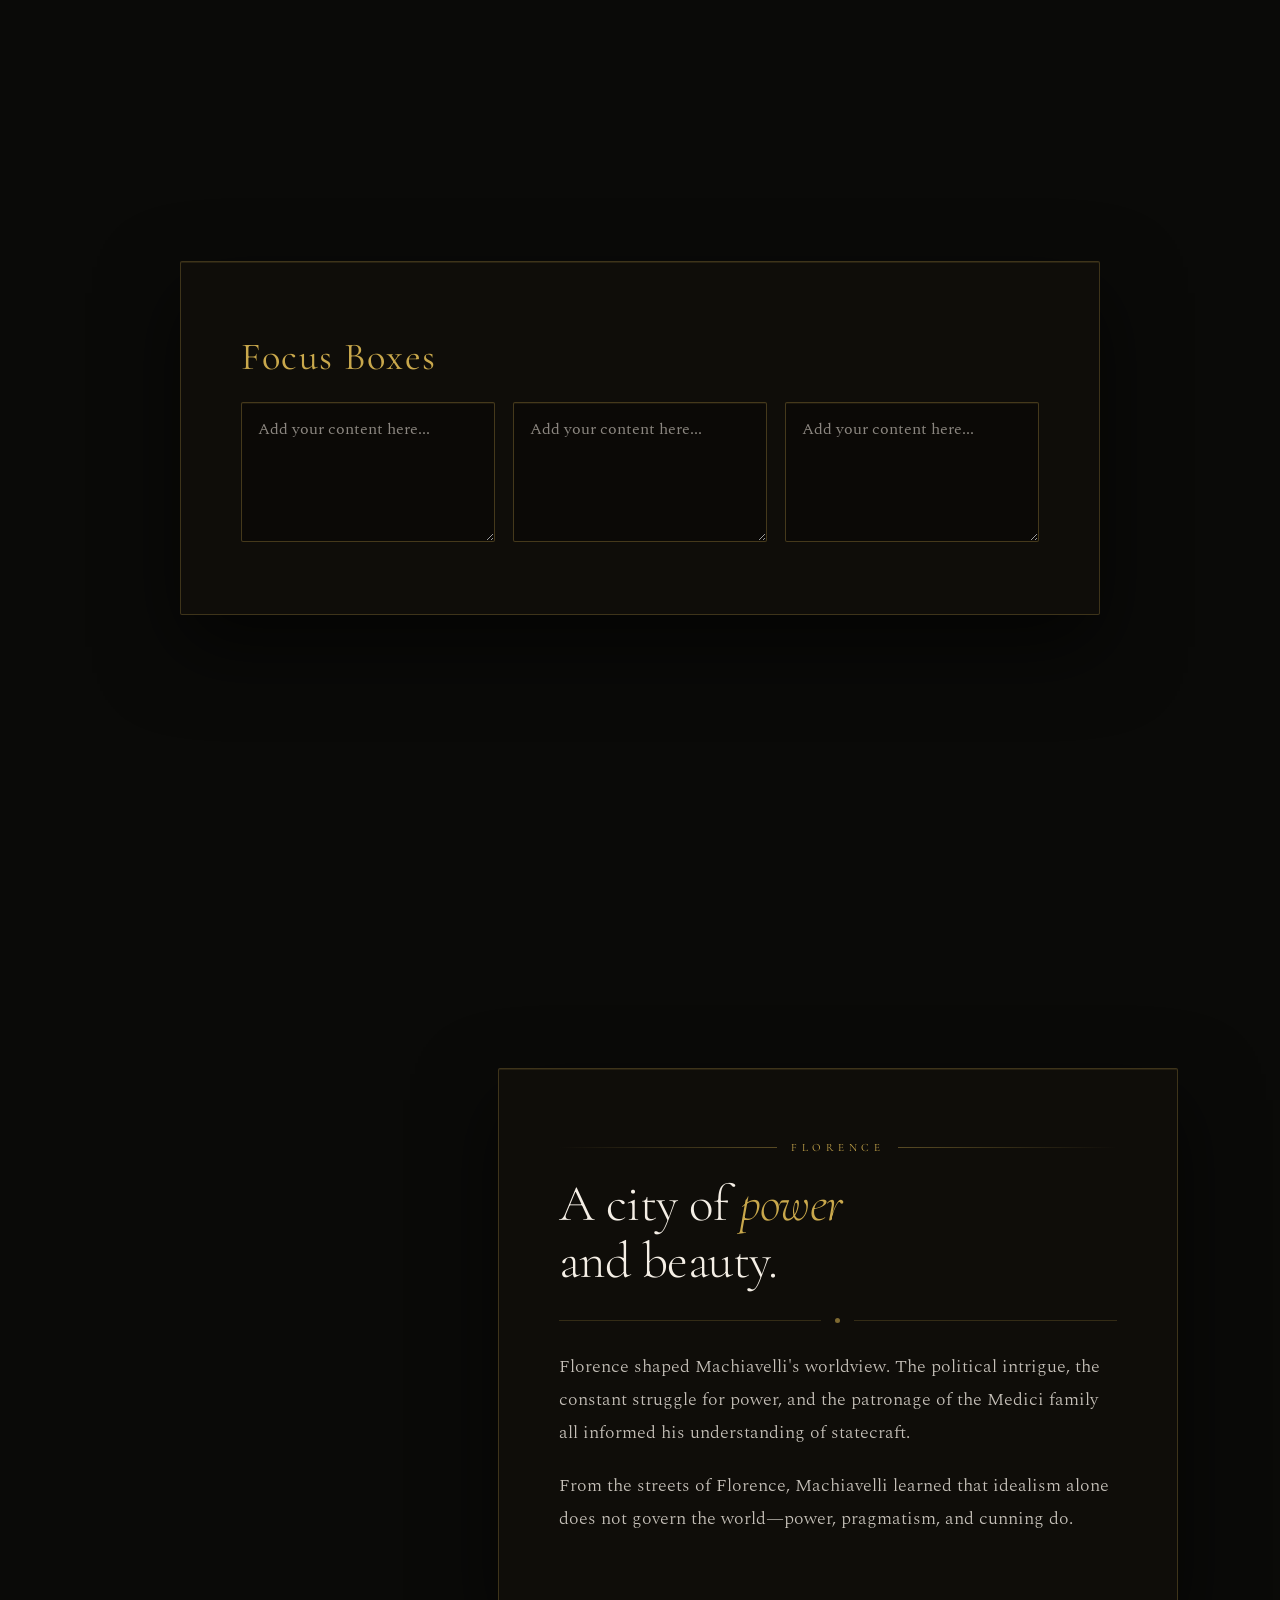
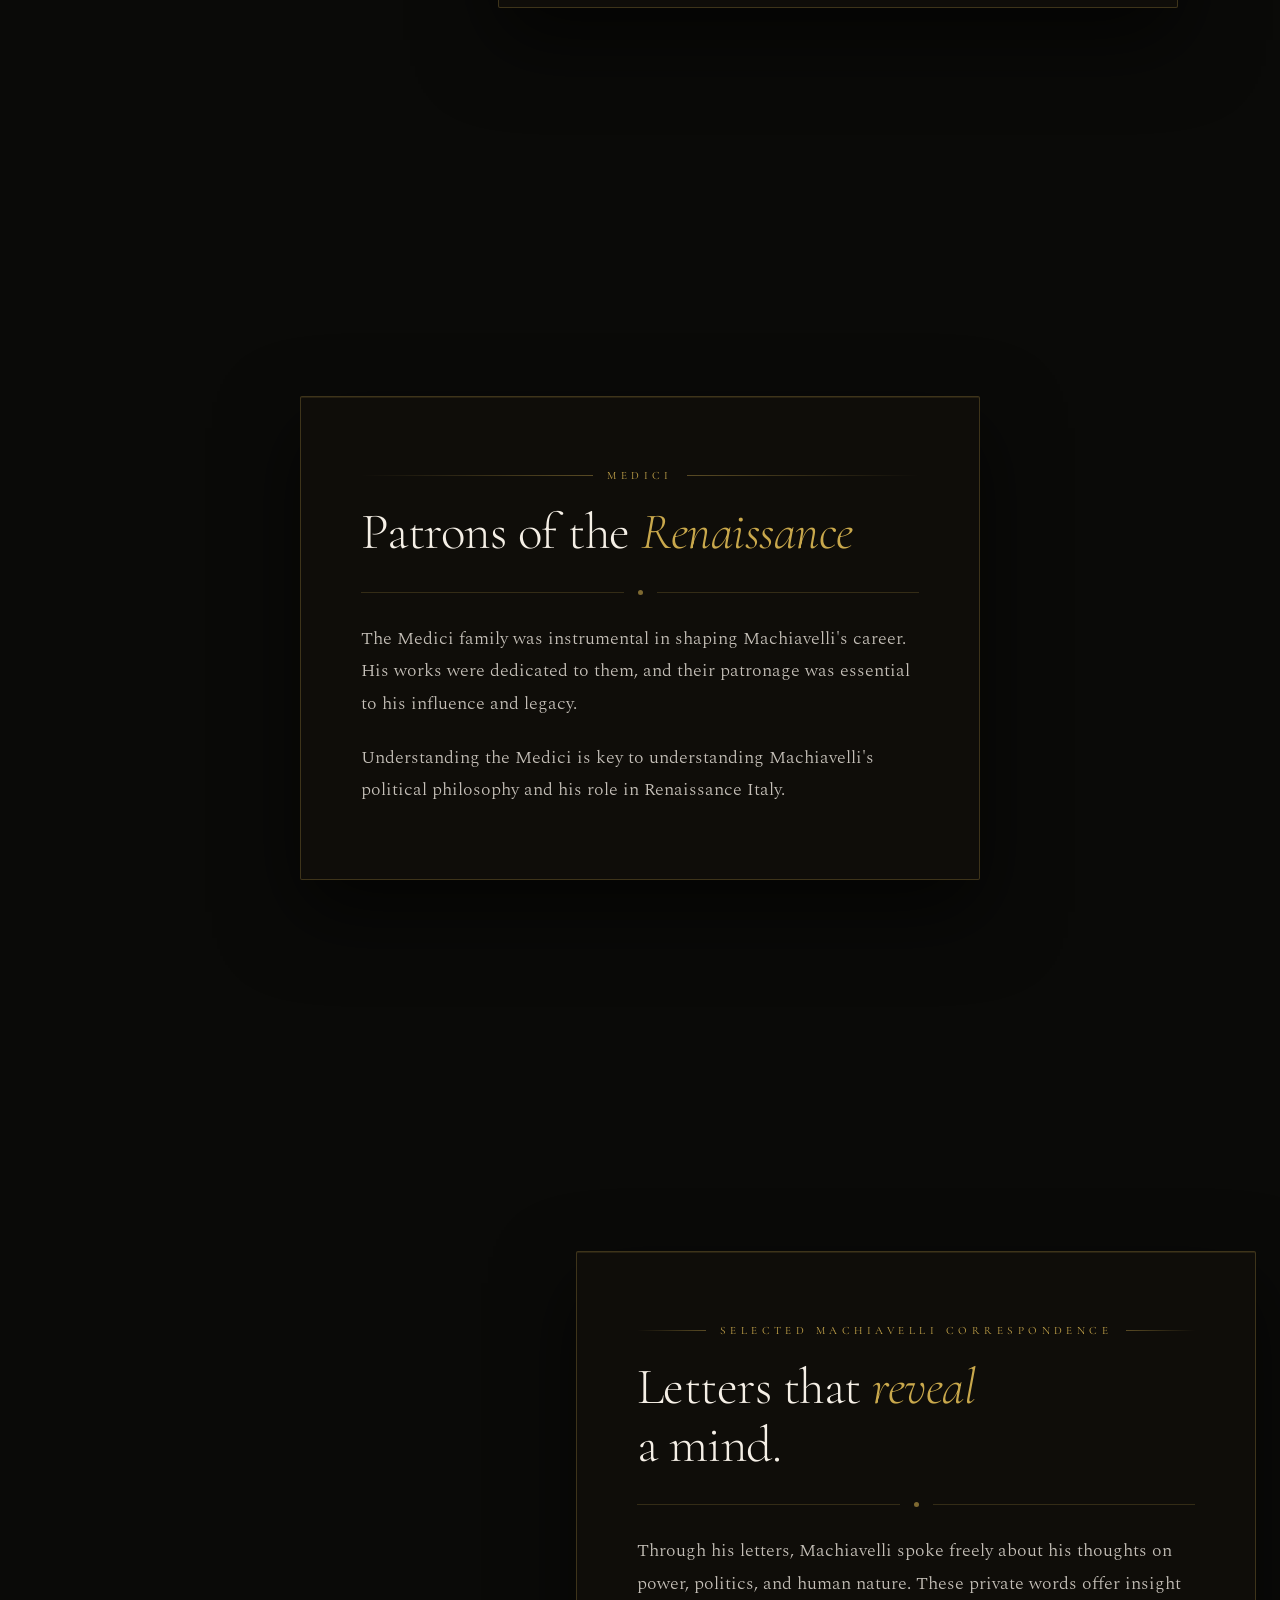
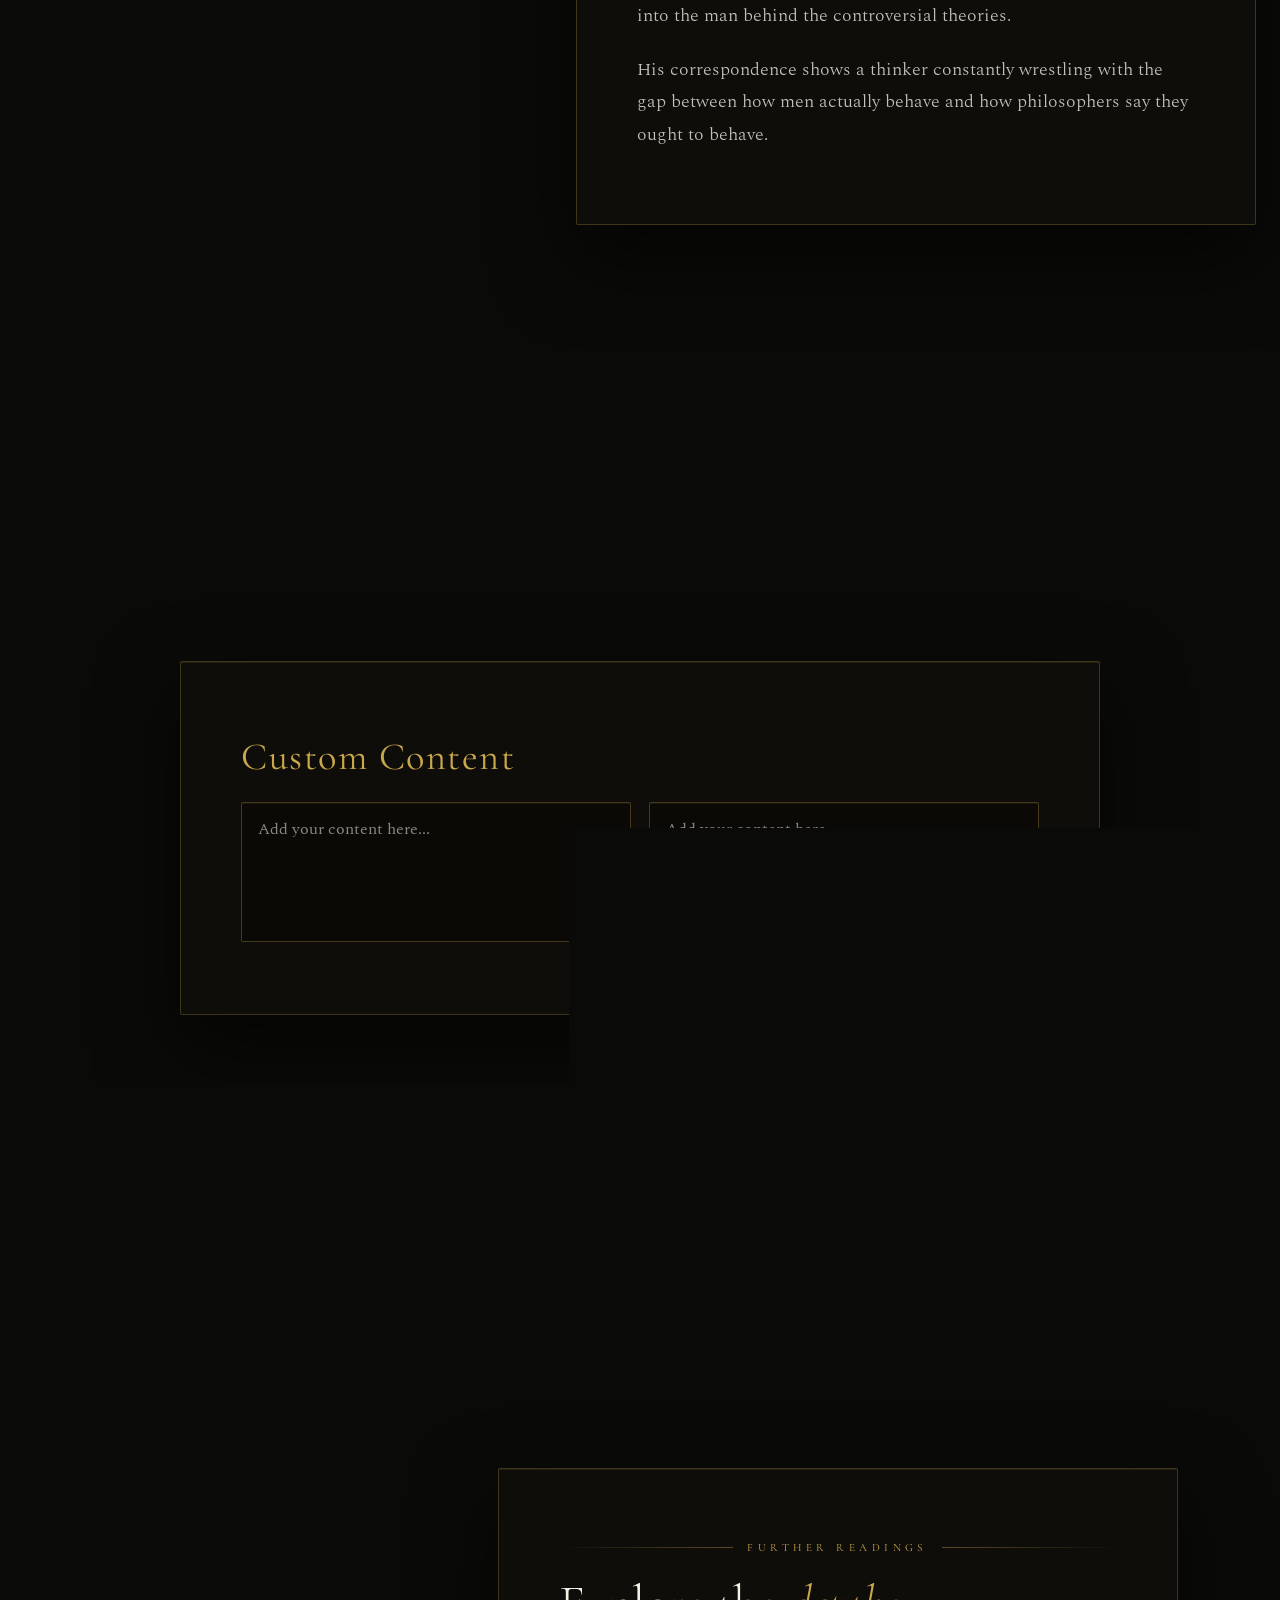
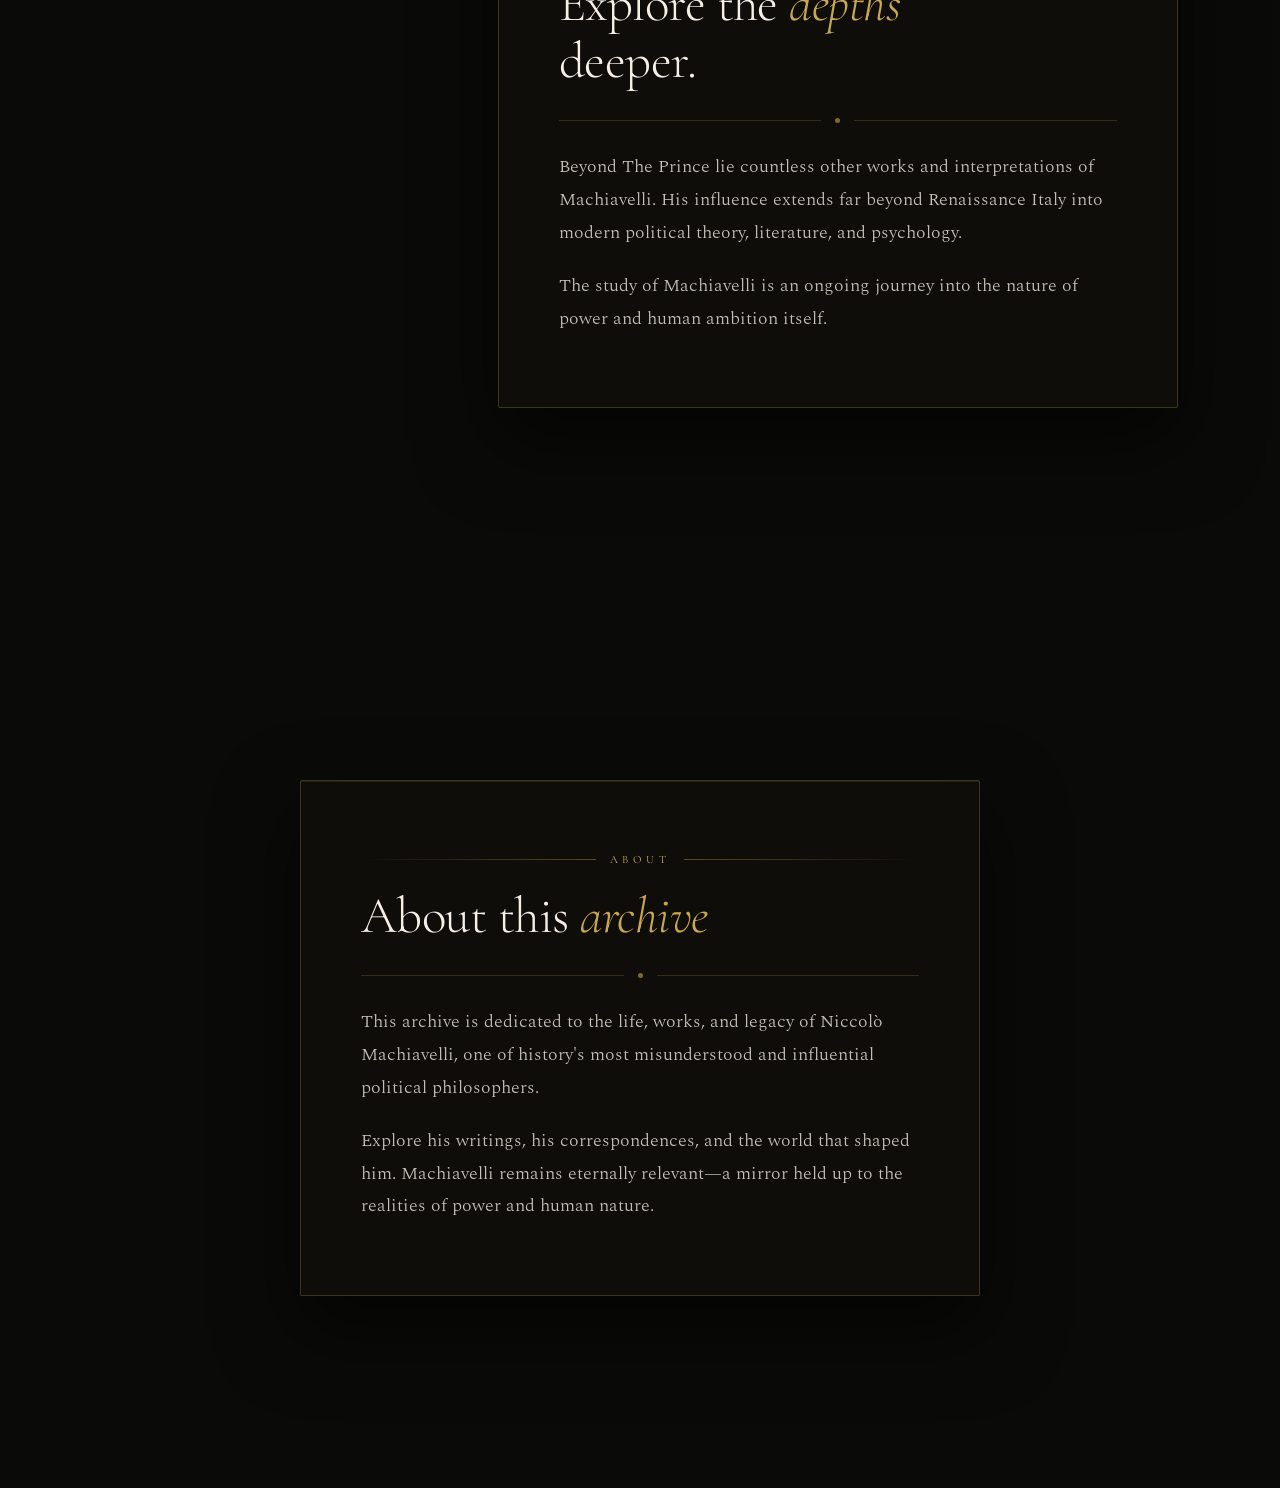
==== commit 52829298: "commit to main" ====
--- a/index.html
+++ b/index.html
@@ -37,6 +37,7 @@
 Script
 JS 
 Want to be notified when Claude responds?
+
 
 
 Claude is AI and can make mistakes. Please double-check responses.
@@ -54,23 +55,6 @@
 </head>
 <body>
 
-  <!-- Navigation Bar -->
-  <nav id="hero-nav">
-    <div class="nav-container">
-      <a href="#biography" class="nav-logo">Machiavelli</a>
-      <ul class="nav-links">
-        <li><a href="#biography">Biography</a></li>
-        <li><a href="#the-prince">The Prince</a></li>
-        <li><a href="#the-mandrake">The Mandrake</a></li>
-        <li><a href="#discourses">Selected texts from the Discourses</a></li>
-        <li><a href="#florence">Florence</a></li>
-        <li><a href="#medici">Medici</a></li>
-        <li><a href="#correspondence">Selected Machiavelli Correspondence</a></li>
-        <li><a href="#further-readings">Further readings</a></li>
-        <li><a href="#about">About</a></li>
-      </ul>
-    </div>
-  </nav>
   <div id="bg-wrap">
     <div id="bg-img"></div>
   </div>
@@ -88,6 +72,17 @@
       </div>
     </section>
 
+    <!-- ZOOM ZONE 1 -->
+    <section class="zoom-zone" data-zone data-origin-x="50%" data-origin-y="30%" data-min-scale="1" data-max-scale="2.2">
+      <div class="zoom-panel" data-reveal>
+        <div class="zoom-title">Zoom Notes</div>
+        <div class="zoom-grid">
+          <textarea class="zoom-box" placeholder="Add your content here..."></textarea>
+          <textarea class="zoom-box" placeholder="Add your content here..."></textarea>
+        </div>
+      </div>
+    </section>
+
     <!-- SECTION 2: THE PRINCE -->
     <section id="the-prince" class="page-section">
       <div class="card" data-reveal>
@@ -121,6 +116,18 @@
       </div>
     </section>
 
+    <!-- ZOOM ZONE 2 -->
+    <section class="zoom-zone" data-zone data-origin-x="35%" data-origin-y="70%" data-min-scale="1" data-max-scale="2.35">
+      <div class="zoom-panel" data-reveal>
+        <div class="zoom-title">Focus Boxes</div>
+        <div class="zoom-grid">
+          <textarea class="zoom-box" placeholder="Add your content here..."></textarea>
+          <textarea class="zoom-box" placeholder="Add your content here..."></textarea>
+          <textarea class="zoom-box" placeholder="Add your content here..."></textarea>
+        </div>
+      </div>
+    </section>
+
     <!-- SECTION 5: FLORENCE -->
     <section id="florence" class="page-section" style="justify-content: flex-end; padding-right: clamp(24px,8vw,120px);">
       <div class="card" data-reveal>
@@ -151,6 +158,17 @@
         <div class="divider"><span></span></div>
         <p>Through his letters, Machiavelli spoke freely about his thoughts on power, politics, and human nature. These private words offer insight into the man behind the controversial theories.</p>
         <p>His correspondence shows a thinker constantly wrestling with the gap between how men actually behave and how philosophers say they ought to behave.</p>
+      </div>
+    </section>
+
+    <!-- ZOOM ZONE 3 -->
+    <section class="zoom-zone" data-zone data-origin-x="70%" data-origin-y="35%" data-min-scale="1" data-max-scale="2.1">
+      <div class="zoom-panel" data-reveal>
+        <div class="zoom-title">Custom Content</div>
+        <div class="zoom-grid">
+          <textarea class="zoom-box" placeholder="Add your content here..."></textarea>
+          <textarea class="zoom-box" placeholder="Add your content here..."></textarea>
+        </div>
       </div>
     </section>
 
--- a/styles.css
+++ b/styles.css
@@ -18,76 +18,9 @@
   animation: page-in 1.2s ease both;
 }
 
-/* ── NAVIGATION BAR ── */
-#hero-nav {
-  position: fixed;
-  top: 0;
-  left: 0;
-  right: 0;
-  z-index: 1000;
-  background: rgba(10, 10, 8, 0.95);
-  backdrop-filter: blur(10px);
-  border-bottom: 1px solid rgba(201, 168, 76, 0.2);
-  padding: 16px 0;
-  transform: translateY(0);
-  transition: transform 0.3s ease;
-}
-
-#hero-nav.hidden {
-  transform: translateY(-100%);
-}
-
-.nav-container {
-  max-width: 1400px;
-  margin: 0 auto;
-  padding: 0 24px;
-  display: flex;
-  align-items: center;
-  justify-content: space-between;
-}
-
-.nav-logo {
-  font-family: 'Cormorant Garamond', serif;
-  font-size: 1.5rem;
-  font-weight: 600;
-  color: var(--gold);
-  text-decoration: none;
-  letter-spacing: 0.05em;
-}
-
-.nav-links {
-  display: flex;
-  list-style: none;
-  gap: 32px;
-  flex-wrap: wrap;
-}
-
-.nav-links a {
-  font-family: 'Spectral', Georgia, serif;
-  font-size: 0.85rem;
-  color: rgba(245, 239, 230, 0.75);
-  text-decoration: none;
-  letter-spacing: 0.02em;
-  transition: color 0.3s ease;
-  border-bottom: 1px solid transparent;
-}
-
-.nav-links a:hover {
-  color: var(--gold);
-  border-bottom: 1px solid var(--gold);
-}
-
-.nav-links a.active {
-  color: var(--gold);
-  font-weight: 400;
-}
-
-/* ── BODY WITH NAVBAR OFFSET ── */
-body {
-  padding-top: 60px;
-}
-
-/* ── BACKGROUND LAYER ── */
+/* â”€â”€ NAVIGATION BAR â”€â”€ */
+/* â”€â”€ BODY WITH NAVBAR OFFSET â”€â”€ */
+/* â”€â”€ BACKGROUND LAYER â”€â”€ */
 #bg-wrap {
   position: fixed;
   inset: 0;
@@ -120,13 +53,13 @@
   pointer-events: none;
 }
 
-/* ── SCROLL CONTAINER ── */
+/* â”€â”€ SCROLL CONTAINER â”€â”€ */
 #scroll-content {
   position: relative;
   z-index: 1;
 }
 
-/* ── SECTIONS ── */
+/* â”€â”€ SECTIONS â”€â”€ */
 section {
   display: flex;
   align-items: center;
@@ -135,8 +68,9 @@
   padding: 80px 24px;
 }
 
-/* ── TEXT CARD ── */
-.card {
+/* â”€â”€ TEXT CARD â”€â”€ */
+.card,
+.zoom-panel {
   max-width: 680px;
   width: 100%;
   background: var(--glass-bg);
@@ -151,7 +85,8 @@
   transition: opacity 0.9s cubic-bezier(0.16,1,0.3,1), transform 0.9s cubic-bezier(0.16,1,0.3,1);
 }
 
-.card.visible {
+.card.visible,
+.zoom-panel.visible {
   opacity: 1;
   transform: translateY(0);
 }
@@ -236,7 +171,7 @@
   background: rgba(201,168,76,0.2);
 }
 
-/* ── SECTION LABELS ── */
+/* â”€â”€ SECTION LABELS â”€â”€ */
 #biography { justify-content: flex-start; padding-left: clamp(24px, 8vw, 120px); }
 
 
@@ -256,8 +191,62 @@
   justify-content: flex-end;
 }
 
-
-/* ── FLOATING SIDEBAR ── */
+/* â”€â”€ ZOOM ZONES â”€â”€ */
+.zoom-zone {
+  display: flex;
+  align-items: center;
+  justify-content: center;
+  min-height: 100vh;
+  padding: clamp(120px, 14vw, 200px) 24px;
+}
+
+.zoom-panel {
+  max-width: 920px;
+  width: min(920px, 92vw);
+}
+
+.zoom-title {
+  font-family: 'Cormorant Garamond', serif;
+  font-size: clamp(1.6rem, 3vw, 2.4rem);
+  color: var(--gold);
+  letter-spacing: 0.04em;
+  margin-bottom: 22px;
+}
+
+.zoom-grid {
+  display: grid;
+  grid-template-columns: repeat(auto-fit, minmax(240px, 1fr));
+  gap: 18px;
+}
+
+.zoom-box {
+  width: 100%;
+  min-height: 140px;
+  padding: 14px 16px;
+  border-radius: 2px;
+  border: 1px solid rgba(201, 168, 76, 0.3);
+  background: rgba(10, 9, 6, 0.6);
+  color: var(--cream);
+  font-family: 'Spectral', Georgia, serif;
+  font-size: 1rem;
+  line-height: 1.6;
+  resize: vertical;
+  outline: none;
+  box-shadow: inset 0 1px 0 rgba(201,168,76,0.08);
+  transition: border-color 0.2s ease, box-shadow 0.2s ease;
+}
+
+.zoom-box::placeholder {
+  color: rgba(245, 239, 230, 0.55);
+}
+
+.zoom-box:focus {
+  border-color: rgba(201, 168, 76, 0.7);
+  box-shadow: 0 0 0 2px rgba(201, 168, 76, 0.15);
+}
+
+
+/* â”€â”€ FLOATING SIDEBAR â”€â”€ */
 #section-sidebar {
   position: fixed;
   right: 32px;
@@ -271,21 +260,23 @@
 
 .section-label {
   font-family: 'Cormorant Garamond', serif;
-  font-size: 0.75rem;
-  letter-spacing: 0.1em;
+  font-size: 1rem;
+  letter-spacing: 0.08em;
   text-transform: uppercase;
-  color: rgba(201, 168, 76, 0.4);
+  color: rgba(245, 239, 230, 0.7);
   cursor: pointer;
   transition: all 0.3s ease;
   text-align: right;
   white-space: nowrap;
-  max-width: 120px;
+  max-width: 180px;
   overflow: hidden;
   text-overflow: ellipsis;
+  text-decoration: none;
+  text-shadow: 0 6px 18px rgba(0, 0, 0, 0.6);
 }
 
 .section-label:hover {
-  color: rgba(201, 168, 76, 0.7);
+  color: var(--gold);
   transform: translateX(-8px);
 }
 
@@ -296,7 +287,17 @@
   text-shadow: 0 0 8px rgba(201, 168, 76, 0.3);
 }
 
-/* ── KEYFRAMES ── */
+@media (max-width: 900px) {
+  #section-sidebar {
+    right: 18px;
+  }
+  .section-label {
+    font-size: 0.85rem;
+    max-width: 140px;
+  }
+}
+
+/* â”€â”€ KEYFRAMES â”€â”€ */
 @keyframes bounce {
   0%, 100% { transform: translateY(0); }
   50% { transform: translateY(6px); }
@@ -307,4 +308,4 @@
   50% { opacity: 0.65; }
 }
 
-@keyframes page-in { from { opacity: 0; } to { opacity: 1; } }+@keyframes page-in { from { opacity: 0; } to { opacity: 1; } }
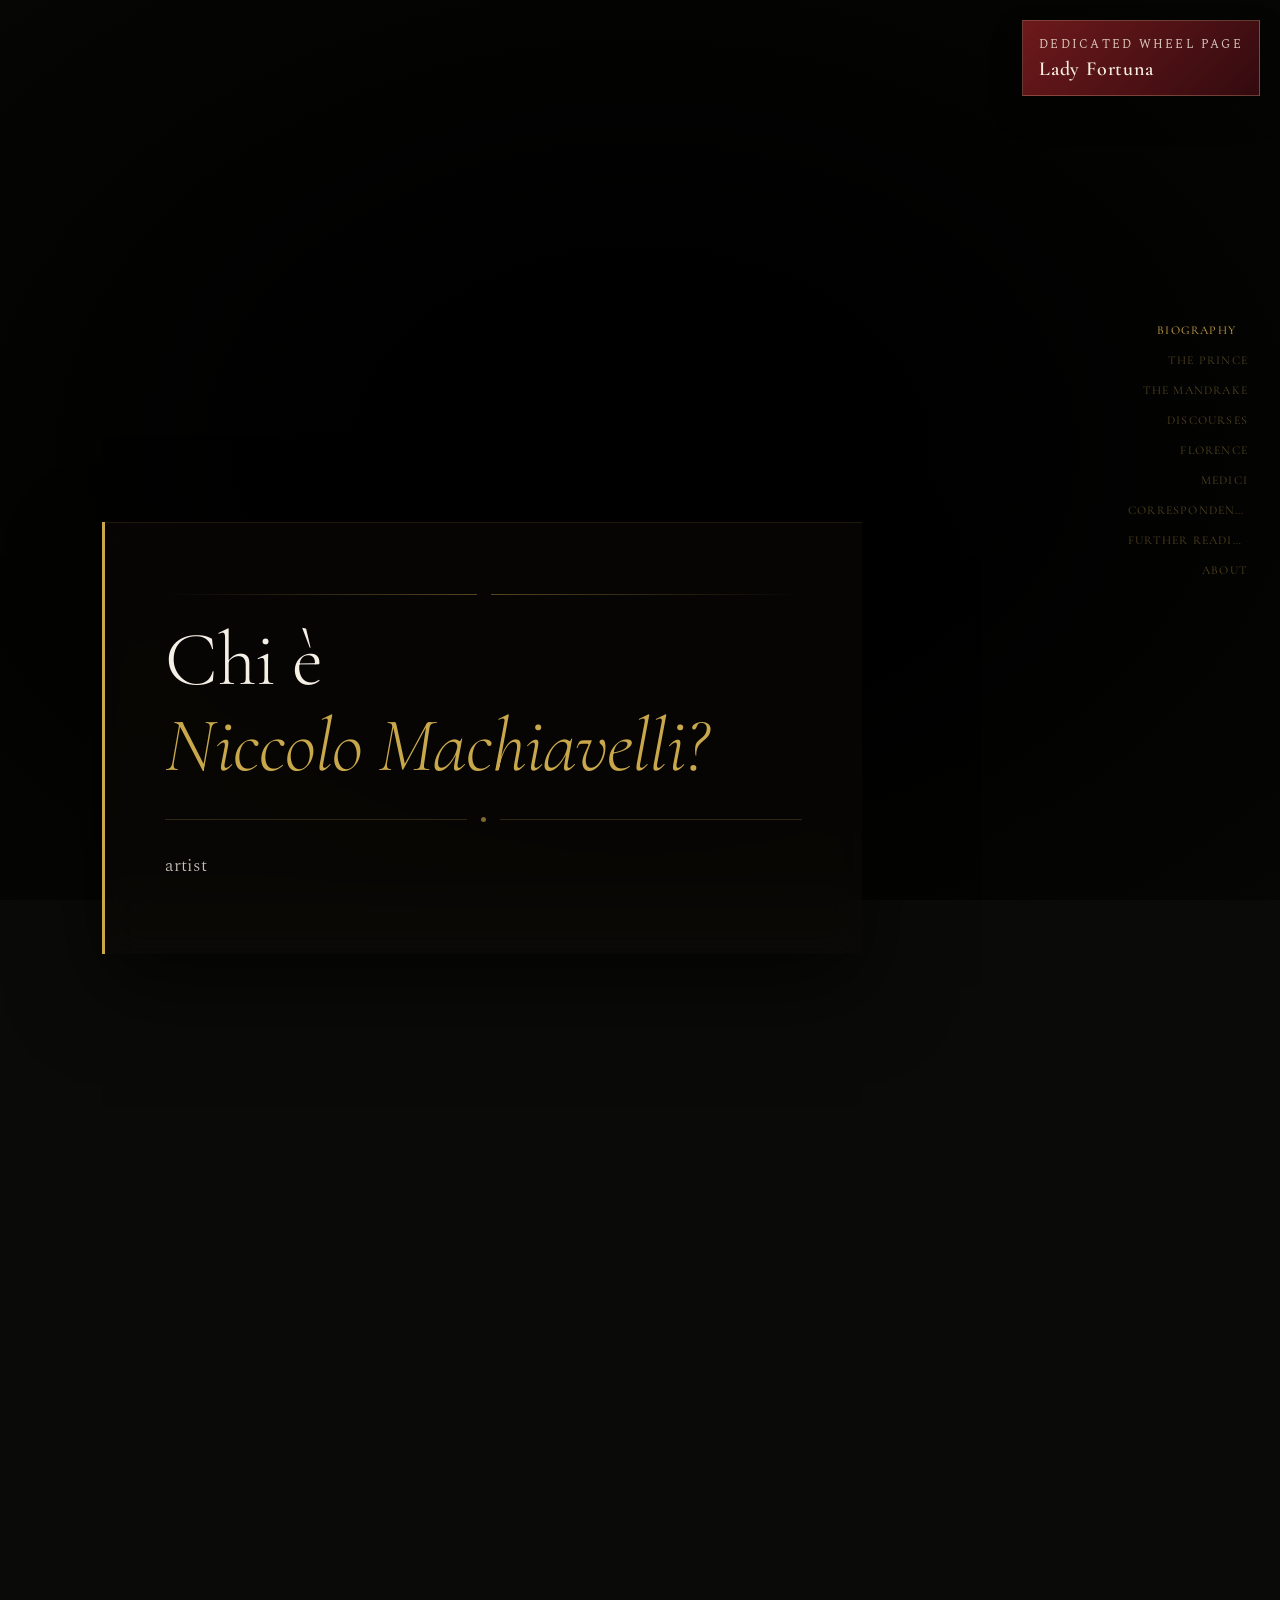
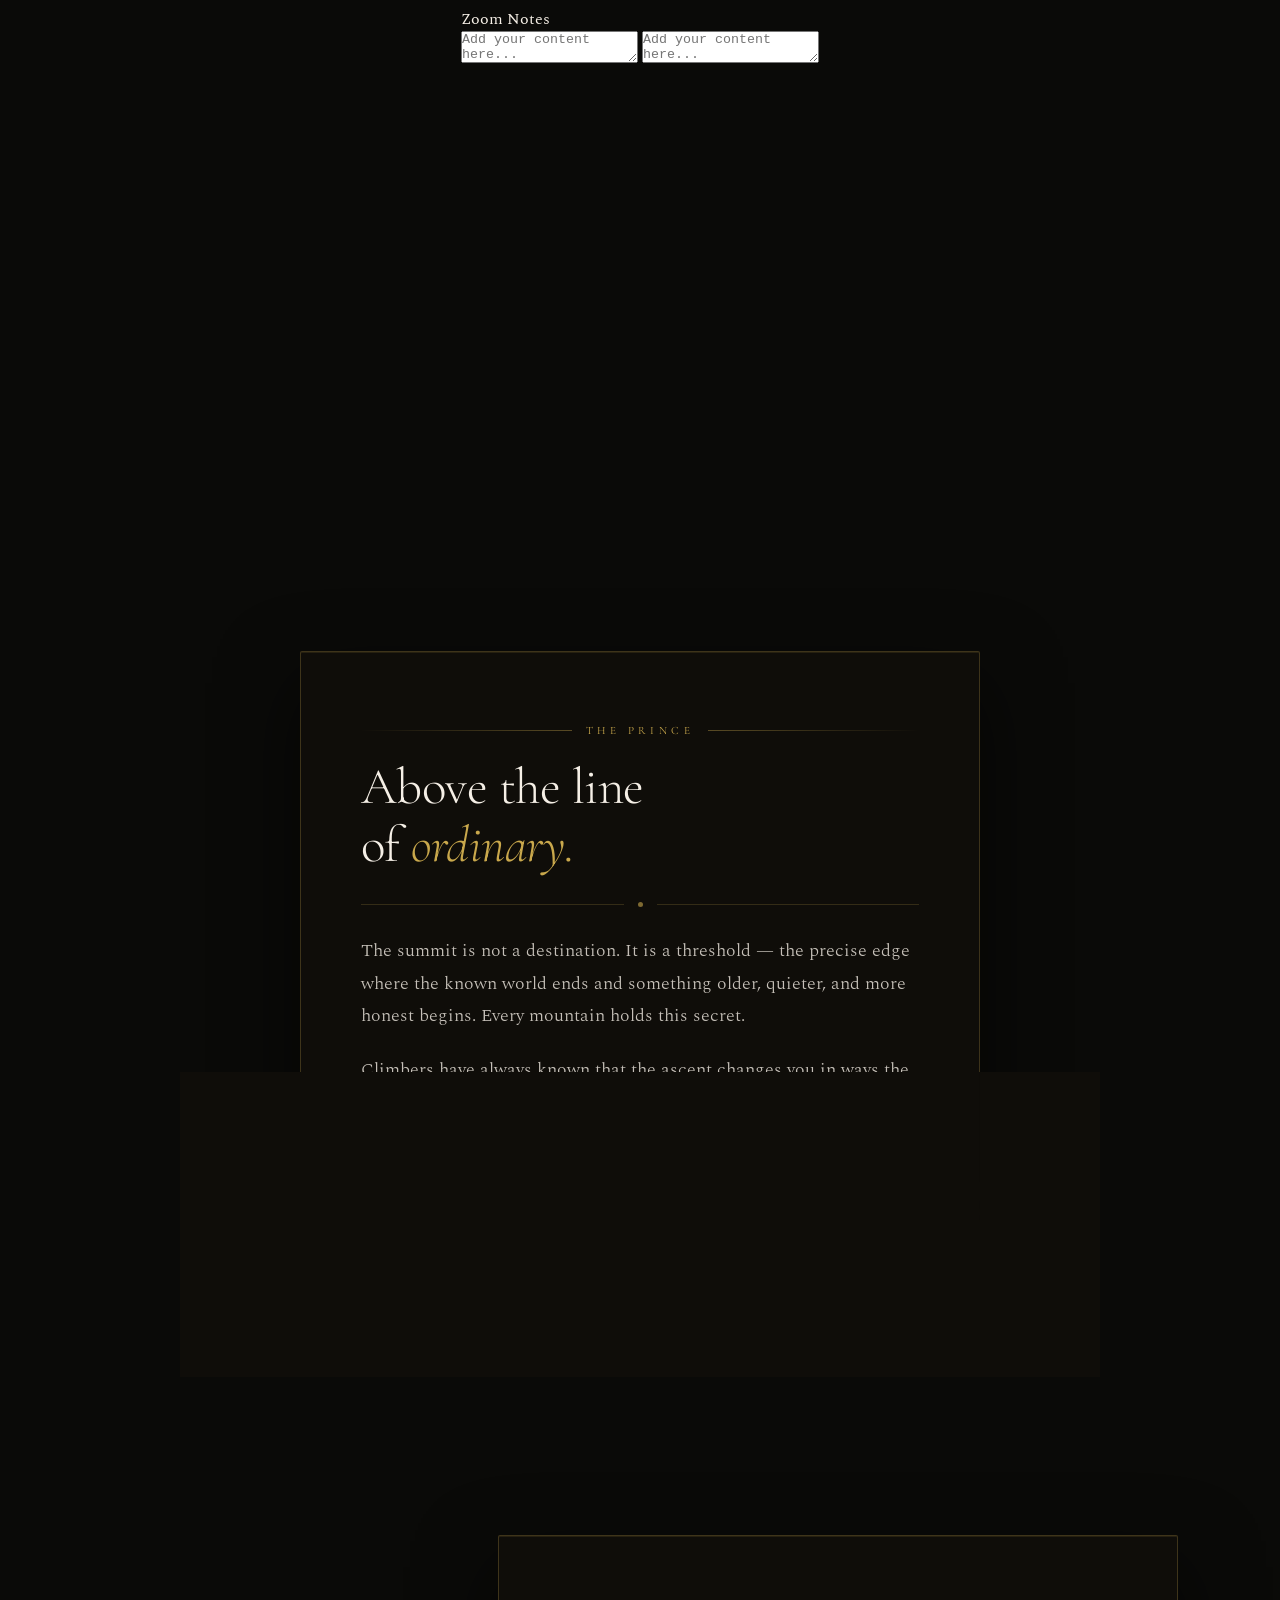
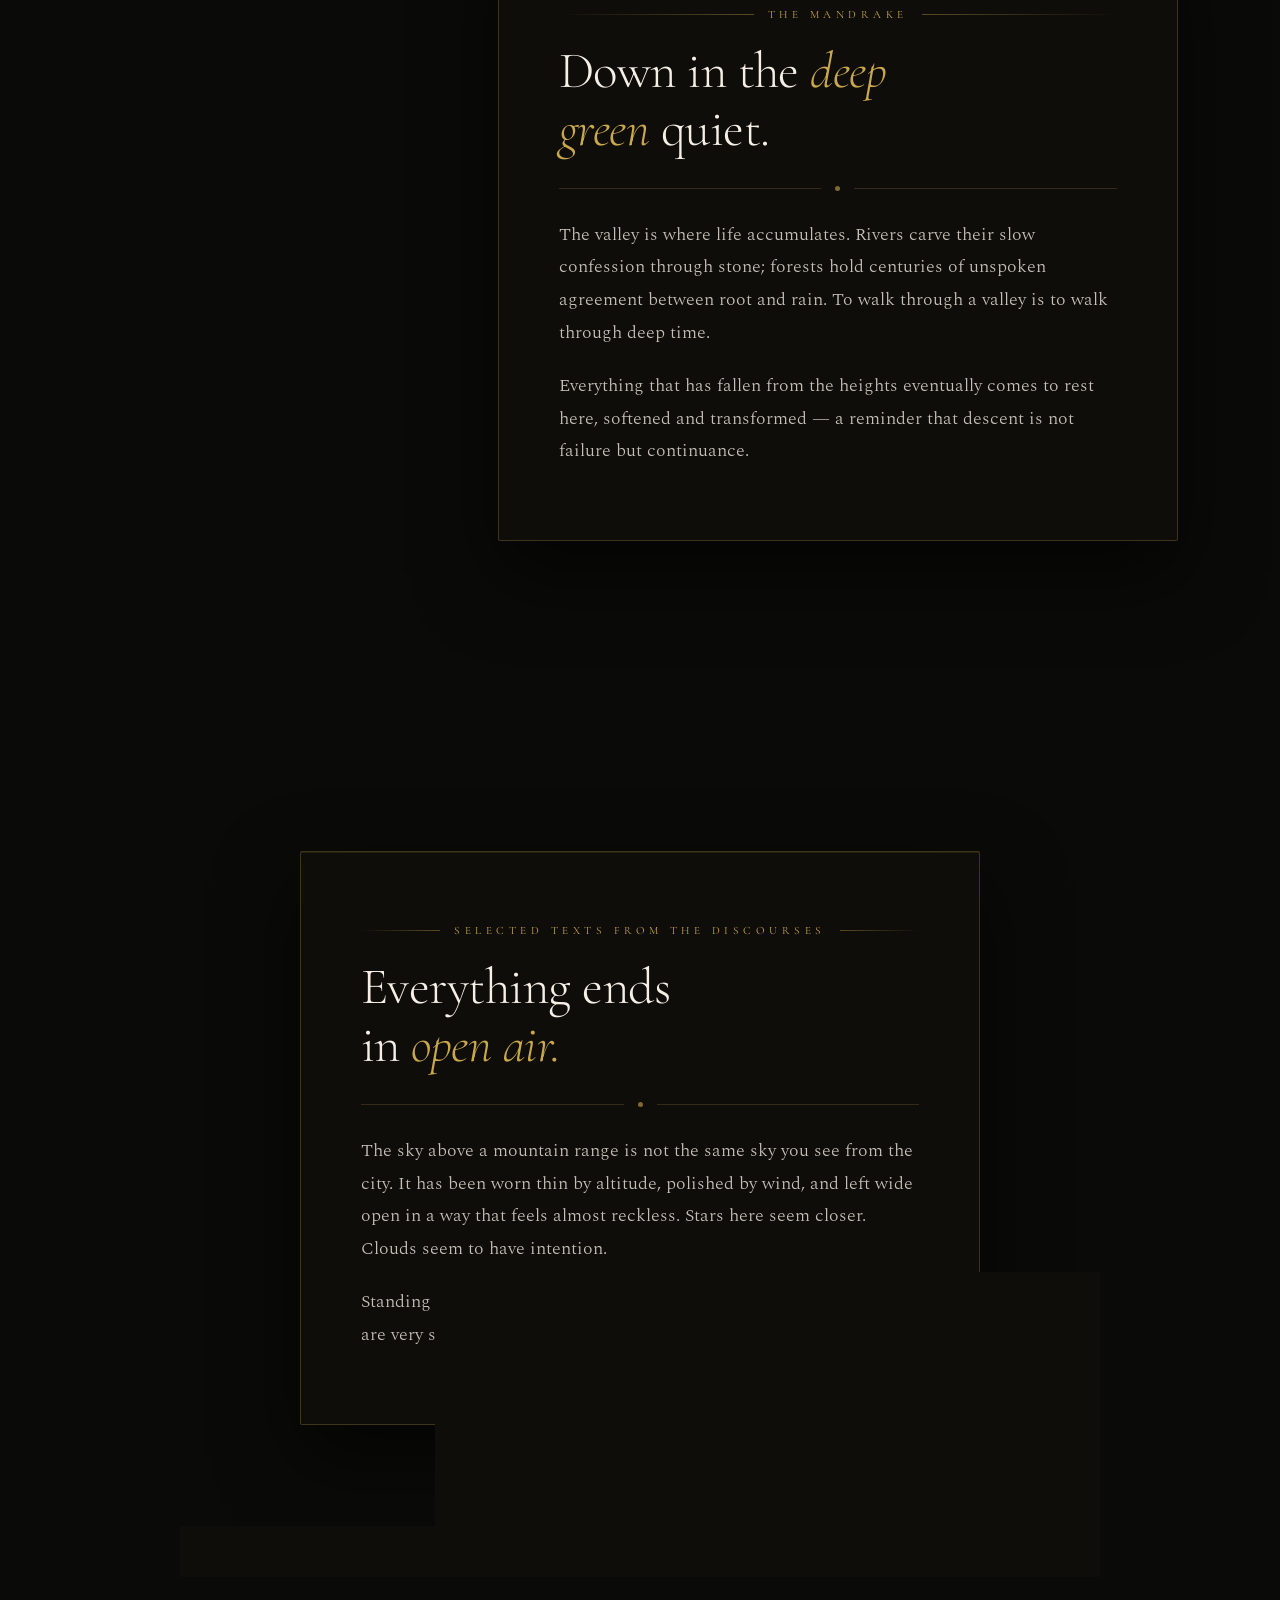
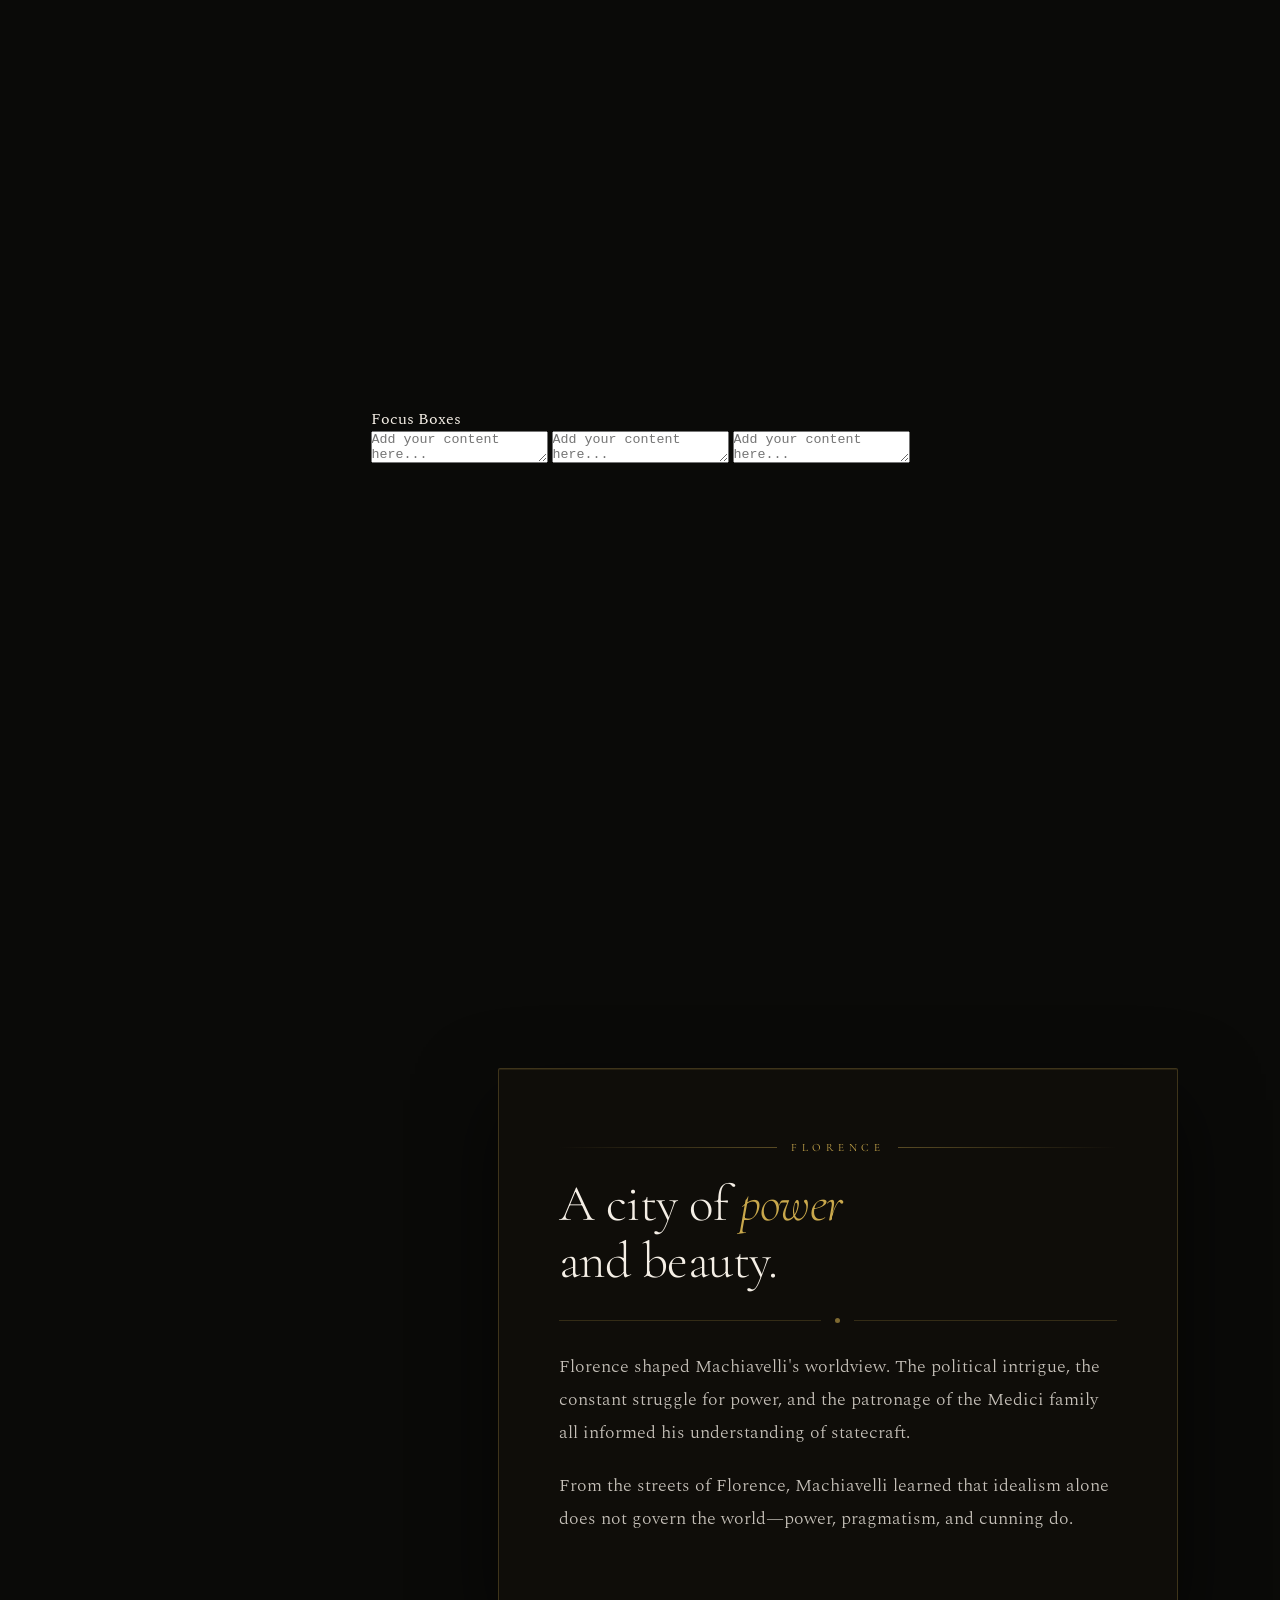
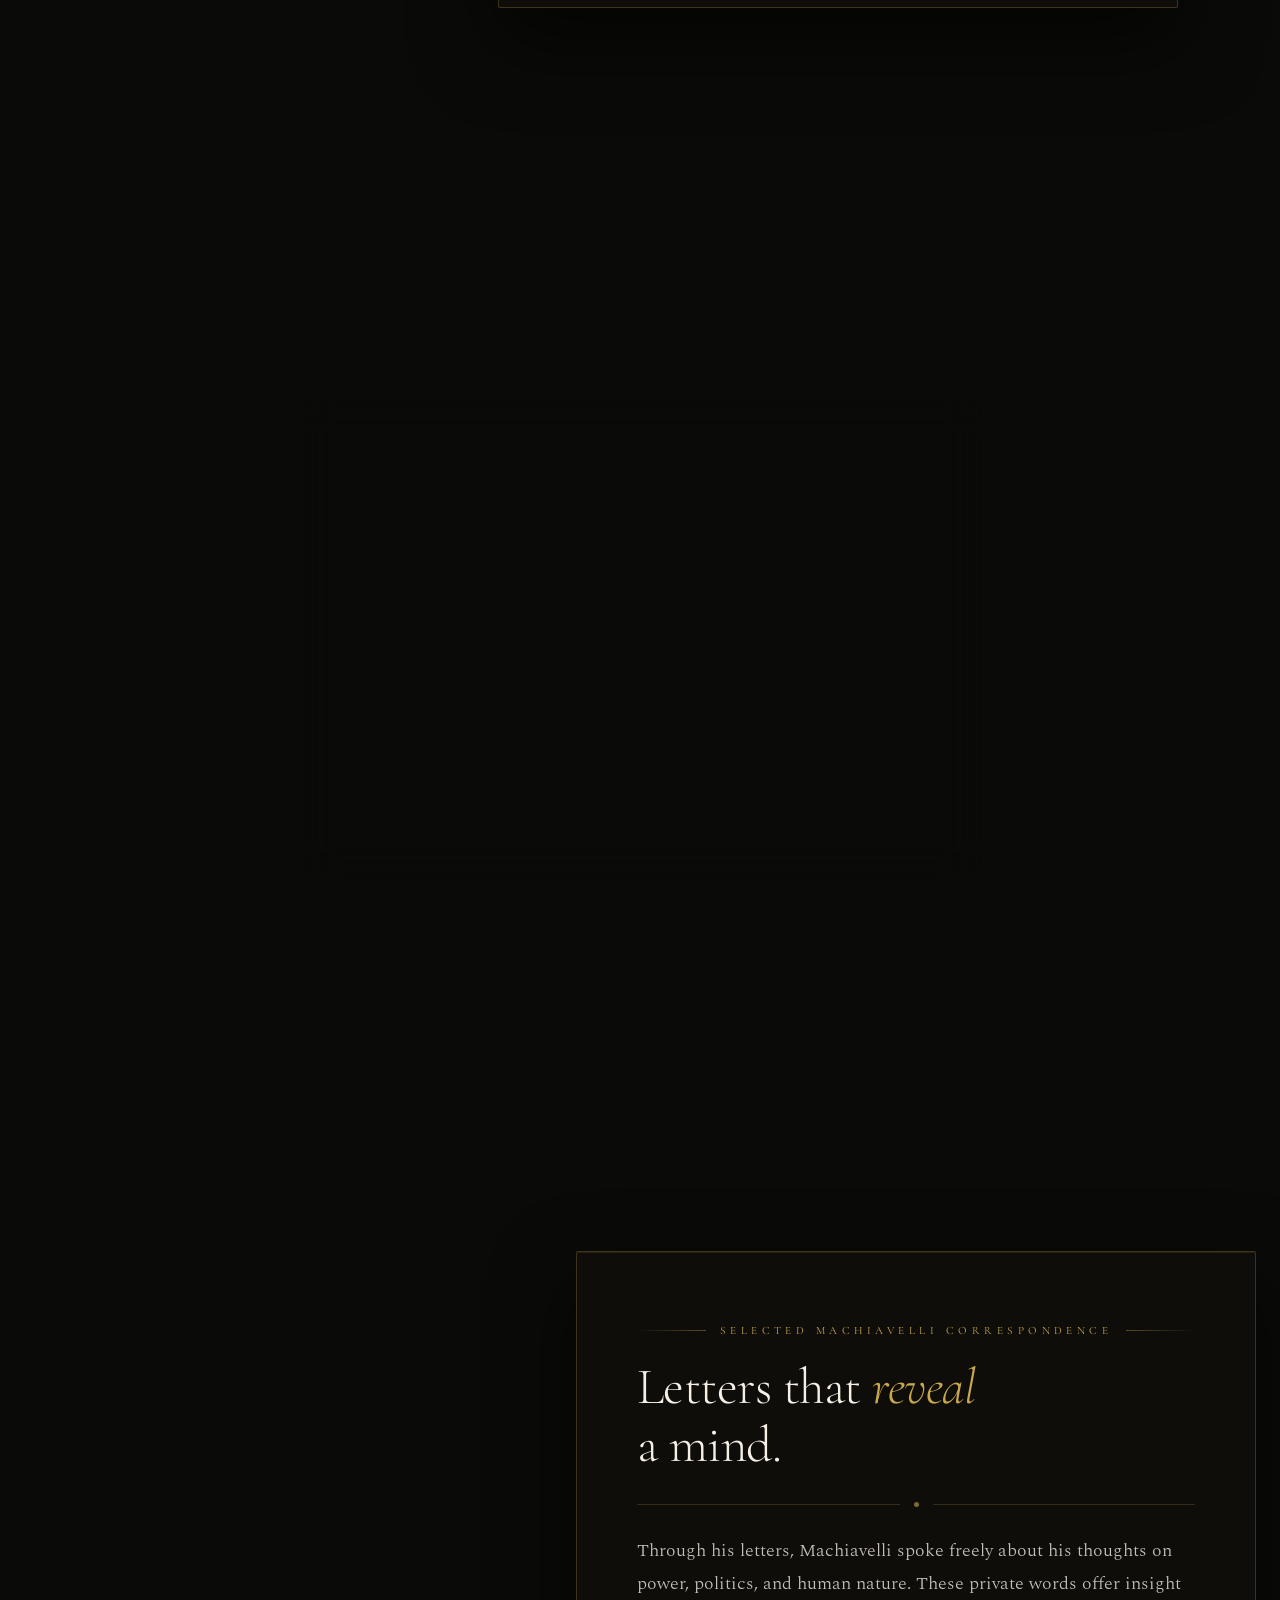
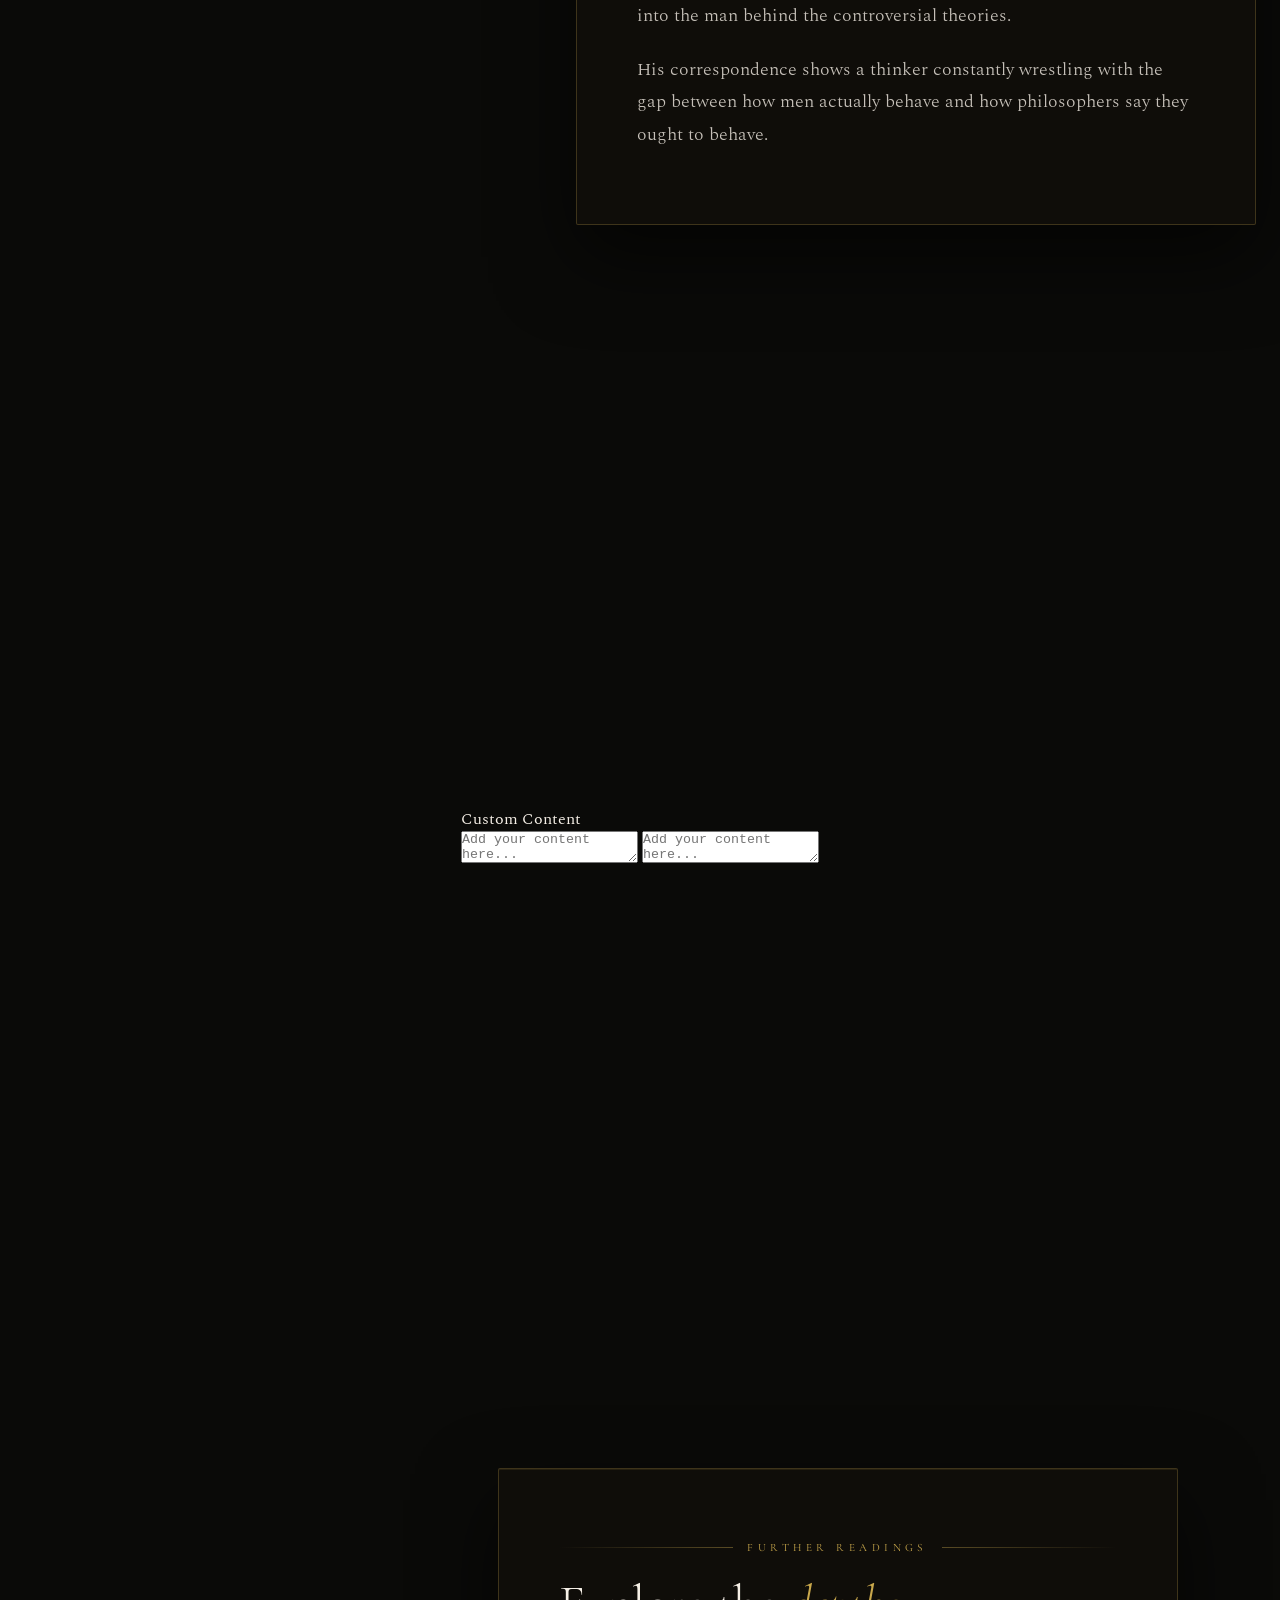
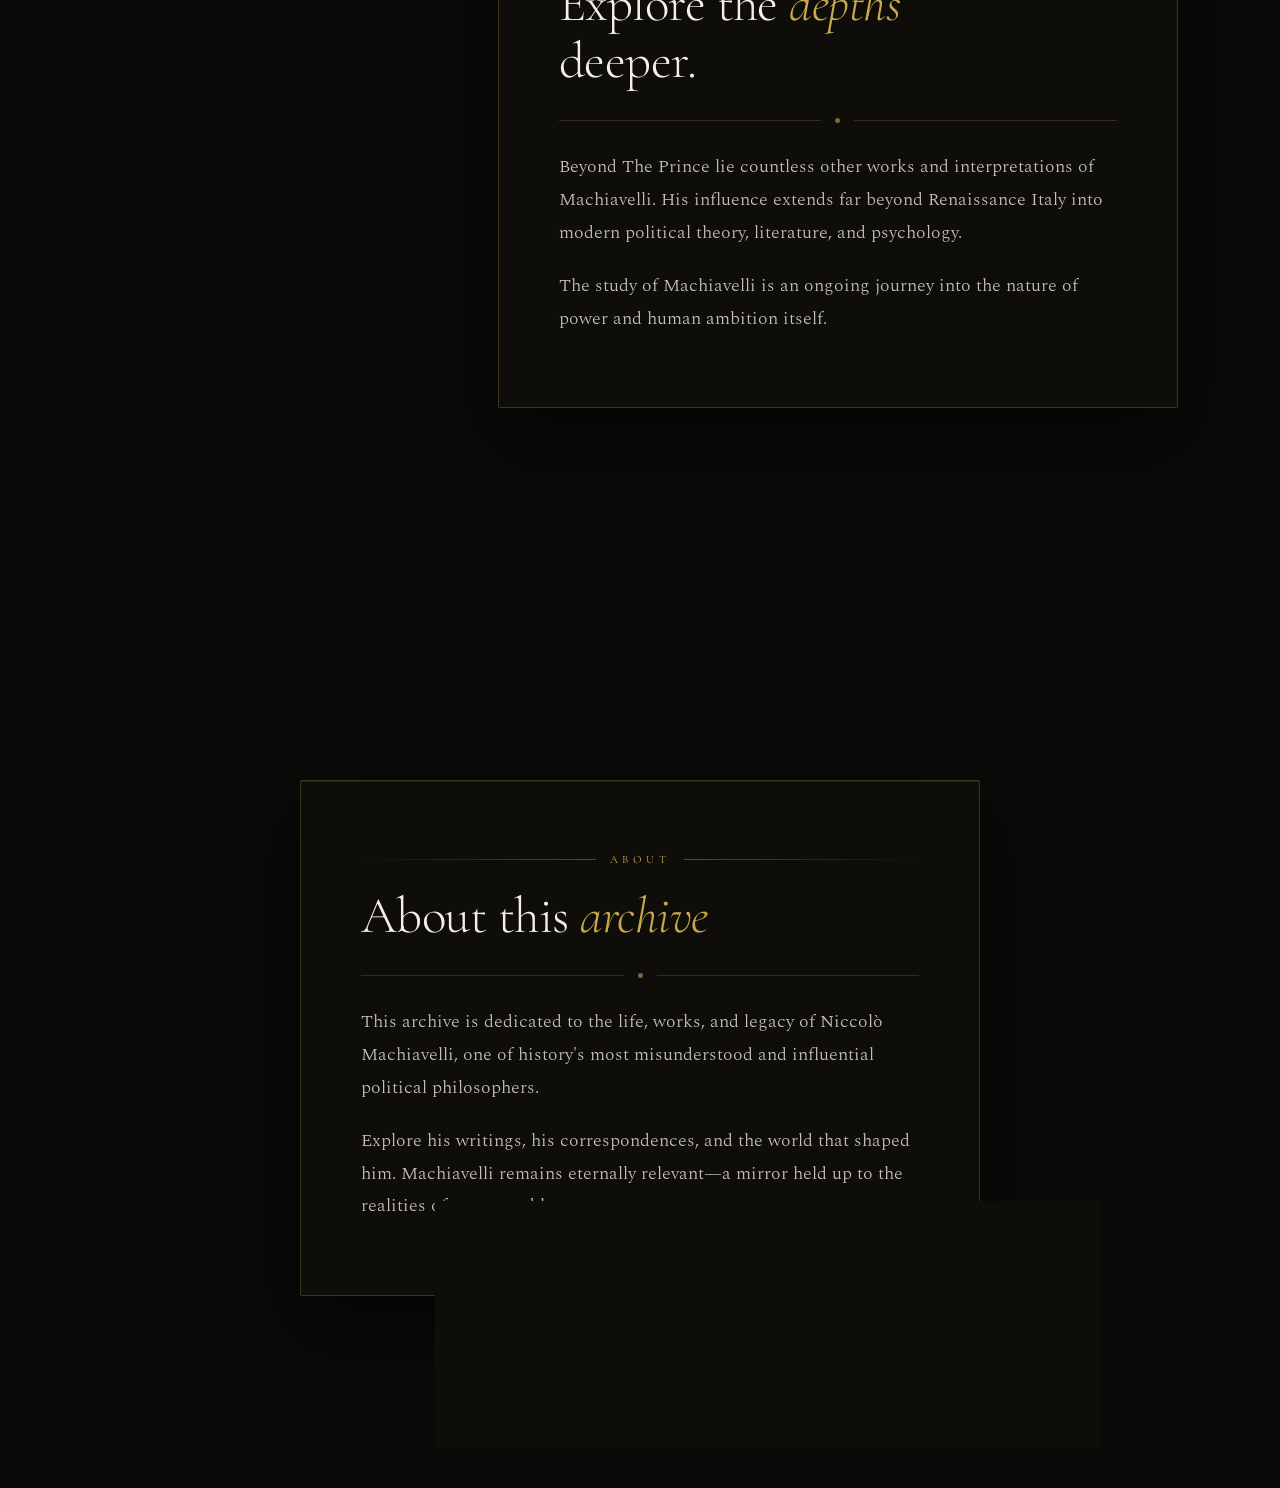
==== commit 5739cd0f: "new wheel" ====
--- a/index.html
+++ b/index.html
@@ -52,8 +52,55 @@
   <link rel="preconnect" href="https://fonts.gstatic.com" crossorigin />
   <link href="https://fonts.googleapis.com/css2?family=Cormorant+Garamond:ital,wght@0,300;0,400;0,600;1,300;1,400&family=Spectral:ital,wght@0,300;0,400;1,300&display=swap" rel="stylesheet" />
   <link rel="stylesheet" href="styles.css" />
+  <style>
+    .fortuna-entry {
+      position: fixed;
+      top: 20px;
+      right: 20px;
+      z-index: 1200;
+      display: inline-flex;
+      flex-direction: column;
+      gap: 0.15rem;
+      padding: 0.9rem 1rem;
+      text-decoration: none;
+      color: #f7eee0;
+      background: linear-gradient(135deg, rgba(121, 28, 30, 0.9), rgba(54, 11, 16, 0.94));
+      border: 1px solid rgba(242, 210, 162, 0.24);
+      box-shadow: 0 1rem 2rem rgba(0, 0, 0, 0.28);
+      backdrop-filter: blur(10px);
+    }
+
+    .fortuna-entry strong {
+      font-family: "Cormorant Garamond", Georgia, serif;
+      font-size: 1.25rem;
+      font-weight: 600;
+      letter-spacing: 0.04em;
+    }
+
+    .fortuna-entry span {
+      font-size: 0.78rem;
+      letter-spacing: 0.18em;
+      text-transform: uppercase;
+      opacity: 0.82;
+    }
+
+    @media (max-width: 640px) {
+      .fortuna-entry {
+        top: auto;
+        right: 12px;
+        bottom: 12px;
+        left: 12px;
+        padding: 0.8rem 0.9rem;
+      }
+    }
+  </style>
 </head>
 <body>
+
+  <a class="fortuna-entry" href="wheel.html">
+    <span>Dedicated Wheel Page</span>
+    <strong>Lady Fortuna</strong>
+  </a>
 
   <div id="bg-wrap">
     <div id="bg-img"></div>
--- a/styles.css
+++ b/styles.css
@@ -18,9 +18,18 @@
   animation: page-in 1.2s ease both;
 }
 
-/* â”€â”€ NAVIGATION BAR â”€â”€ */
-/* â”€â”€ BODY WITH NAVBAR OFFSET â”€â”€ */
-/* â”€â”€ BACKGROUND LAYER â”€â”€ */
+/* ── NAVIGATION BAR ── */
+
+nav {
+  position: fixed;
+  top: 0; left: 0; right: 0;
+  z-index: 1000;
+  display: flex;
+  justify-content: space-between;
+  align-items: center;
+  padding: 16px clamp(24px, 5vw, 60px);
+}
+/* ── BACKGROUND LAYER ── */
 #bg-wrap {
   position: fixed;
   inset: 0;
@@ -33,7 +42,7 @@
   inset: 0;                /* fill viewport exactly */
   width: 100%;
   height: 100%;
-  background-image: url('Niccolo Machiavelli.jpg');
+  background-image: url('Nicollomachiavelli.jpg');
   background-size: contain; /* start showing full image */
   background-position: center center;
   background-repeat: no-repeat; /* do not tile the picture */
@@ -53,13 +62,13 @@
   pointer-events: none;
 }
 
-/* â”€â”€ SCROLL CONTAINER â”€â”€ */
+/* ── SCROLL CONTAINER ── */
 #scroll-content {
   position: relative;
   z-index: 1;
 }
 
-/* â”€â”€ SECTIONS â”€â”€ */
+/* ── SECTIONS ── */
 section {
   display: flex;
   align-items: center;
@@ -68,9 +77,8 @@
   padding: 80px 24px;
 }
 
-/* â”€â”€ TEXT CARD â”€â”€ */
-.card,
-.zoom-panel {
+/* ── TEXT CARD ── */
+.card {
   max-width: 680px;
   width: 100%;
   background: var(--glass-bg);
@@ -85,8 +93,7 @@
   transition: opacity 0.9s cubic-bezier(0.16,1,0.3,1), transform 0.9s cubic-bezier(0.16,1,0.3,1);
 }
 
-.card.visible,
-.zoom-panel.visible {
+.card.visible {
   opacity: 1;
   transform: translateY(0);
 }
@@ -171,7 +178,7 @@
   background: rgba(201,168,76,0.2);
 }
 
-/* â”€â”€ SECTION LABELS â”€â”€ */
+/* ── SECTION LABELS ── */
 #biography { justify-content: flex-start; padding-left: clamp(24px, 8vw, 120px); }
 
 
@@ -191,62 +198,8 @@
   justify-content: flex-end;
 }
 
-/* â”€â”€ ZOOM ZONES â”€â”€ */
-.zoom-zone {
-  display: flex;
-  align-items: center;
-  justify-content: center;
-  min-height: 100vh;
-  padding: clamp(120px, 14vw, 200px) 24px;
-}
-
-.zoom-panel {
-  max-width: 920px;
-  width: min(920px, 92vw);
-}
-
-.zoom-title {
-  font-family: 'Cormorant Garamond', serif;
-  font-size: clamp(1.6rem, 3vw, 2.4rem);
-  color: var(--gold);
-  letter-spacing: 0.04em;
-  margin-bottom: 22px;
-}
-
-.zoom-grid {
-  display: grid;
-  grid-template-columns: repeat(auto-fit, minmax(240px, 1fr));
-  gap: 18px;
-}
-
-.zoom-box {
-  width: 100%;
-  min-height: 140px;
-  padding: 14px 16px;
-  border-radius: 2px;
-  border: 1px solid rgba(201, 168, 76, 0.3);
-  background: rgba(10, 9, 6, 0.6);
-  color: var(--cream);
-  font-family: 'Spectral', Georgia, serif;
-  font-size: 1rem;
-  line-height: 1.6;
-  resize: vertical;
-  outline: none;
-  box-shadow: inset 0 1px 0 rgba(201,168,76,0.08);
-  transition: border-color 0.2s ease, box-shadow 0.2s ease;
-}
-
-.zoom-box::placeholder {
-  color: rgba(245, 239, 230, 0.55);
-}
-
-.zoom-box:focus {
-  border-color: rgba(201, 168, 76, 0.7);
-  box-shadow: 0 0 0 2px rgba(201, 168, 76, 0.15);
-}
-
-
-/* â”€â”€ FLOATING SIDEBAR â”€â”€ */
+
+/* ── FLOATING SIDEBAR ── */
 #section-sidebar {
   position: fixed;
   right: 32px;
@@ -256,27 +209,40 @@
   display: flex;
   flex-direction: column;
   gap: 16px;
+  transition: transform 0.5s ease, opacity 0.5s ease;
+}
+
+#section-sidebar.hidden {
+  transform: translateX(100%) translateY(-50%);
+  opacity: 0;
+}
+
+#sidebar-hover-zone {
+  position: fixed;
+  right: 0;
+  top: 0;
+  width: 100px;
+  height: 100%;
+  z-index: 800;
 }
 
 .section-label {
   font-family: 'Cormorant Garamond', serif;
-  font-size: 1rem;
-  letter-spacing: 0.08em;
+  font-size: 0.75rem;
+  letter-spacing: 0.1em;
   text-transform: uppercase;
-  color: rgba(245, 239, 230, 0.7);
+  color: rgba(201, 168, 76, 0.4);
   cursor: pointer;
   transition: all 0.3s ease;
   text-align: right;
   white-space: nowrap;
-  max-width: 180px;
+  max-width: 120px;
   overflow: hidden;
   text-overflow: ellipsis;
-  text-decoration: none;
-  text-shadow: 0 6px 18px rgba(0, 0, 0, 0.6);
 }
 
 .section-label:hover {
-  color: var(--gold);
+  color: rgba(201, 168, 76, 0.7);
   transform: translateX(-8px);
 }
 
@@ -287,17 +253,7 @@
   text-shadow: 0 0 8px rgba(201, 168, 76, 0.3);
 }
 
-@media (max-width: 900px) {
-  #section-sidebar {
-    right: 18px;
-  }
-  .section-label {
-    font-size: 0.85rem;
-    max-width: 140px;
-  }
-}
-
-/* â”€â”€ KEYFRAMES â”€â”€ */
+/* ── KEYFRAMES ── */
 @keyframes bounce {
   0%, 100% { transform: translateY(0); }
   50% { transform: translateY(6px); }
@@ -308,4 +264,4 @@
   50% { opacity: 0.65; }
 }
 
-@keyframes page-in { from { opacity: 0; } to { opacity: 1; } }
+@keyframes page-in { from { opacity: 0; } to { opacity: 1; } }
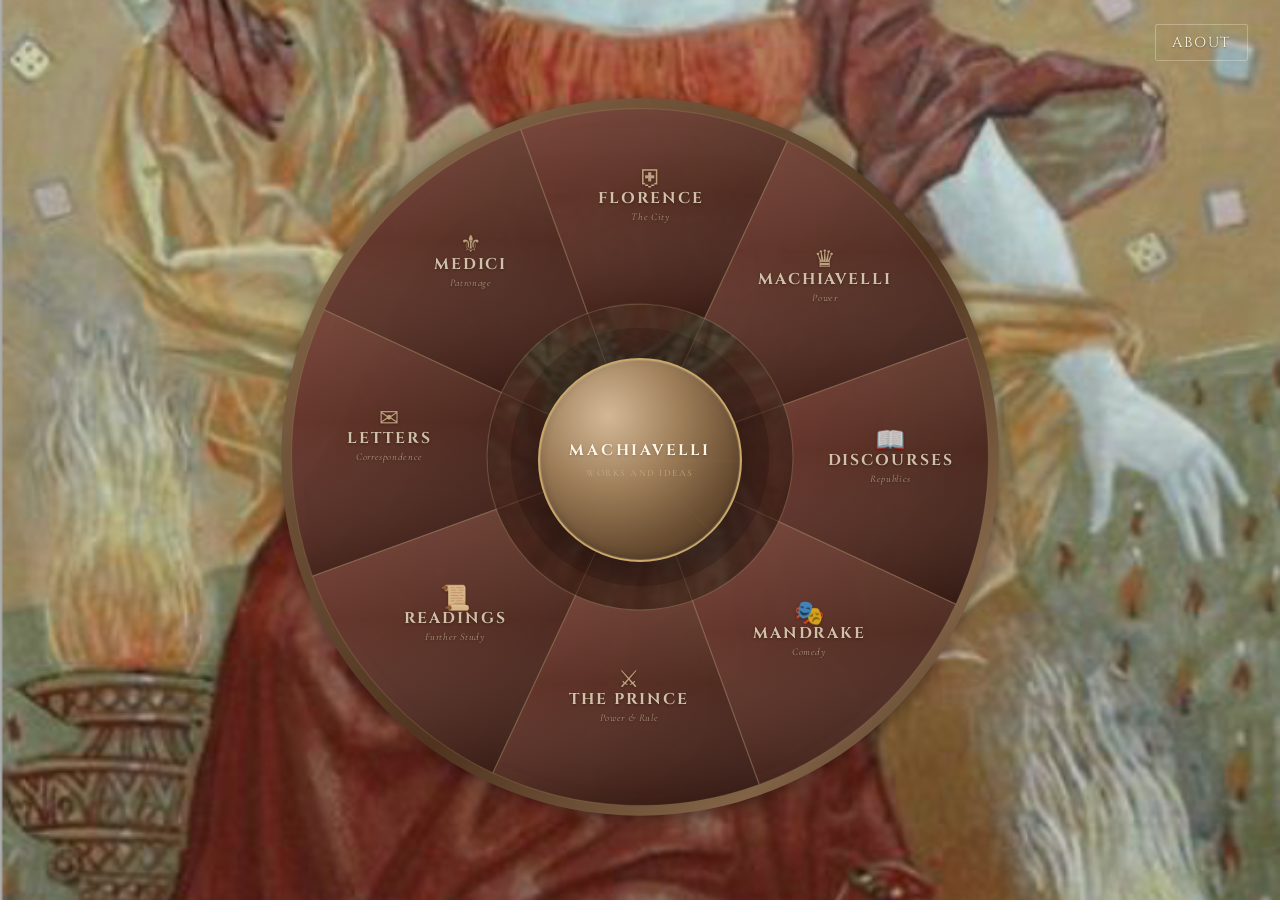
==== commit 678bc6c4: "theprince&homepage" ====
--- a/index.html
+++ b/index.html
@@ -1,249 +1,466 @@
-create a starting page for a website that has a background image, and paragraphs spaced far enough apart that you can see the entirety of the background image between them. I also want the functionality to zoom in on different parts of the image with the scroll wheel in between the paragraphs. create whatever files and use whatever libraries you need
-Mar 4
-Architected scroll-driven zoom mechanics with parallax background imagery
-
-Here's your page — "Into the Wild", an editorial-style landscape site with full scroll-zoom mechanics.
-
-How it works:
-
-    4 text sections are spaced far apart with large gap zones in between, so the full mountain landscape is visible between each passage
-    Scroll your wheel while inside a gap to zoom into a specific focal point of the image — each gap has a different zoom target:
-        Gap 1 → zooms into the mountain peaks (top center)
-        Gap 2 → zooms into the valley floor (lower left)
-        Gap 3 → zooms into the sky (upper right)
-    A subtle HUD in the bottom-right shows zoom level and a progress bar while you're in a zoom zone
-    Scrolling away from a gap smoothly resets the zoom
-    Cards fade in on scroll with a glass-morphism treatment over the dark landscape
-
-The zoom and page scroll work simultaneously — the wheel zooms the image while the page scrolls normally underneath it.
-Index
-Code · HTML 
-
-can you seperate it into a styles.css, script.js, and index.html
-12:00 AM
-Pivoted toward straightforward file separation strategy
-
-All three files are ready. Here's how they're split:
-
-    index.html — clean markup only, links to styles.css and script.js
-    styles.css — all variables, layout, card styles, animations, and keyframes
-    script.js — the zoom + scroll logic wrapped in an IIFE, with comments throughout
-
-Just keep all three files in the same folder and open index.html in a browser and everything will work as before.
-Index
-Code · HTML 
-Styles
-Code · CSS 
-Script
-JS 
-Want to be notified when Claude responds?
-
-
-
-Claude is AI and can make mistakes. Please double-check responses.
-Index · HTML
 <!DOCTYPE html>
 <html lang="en">
 <head>
   <meta charset="UTF-8" />
   <meta name="viewport" content="width=device-width, initial-scale=1.0" />
-  <title>Into the Wild</title>
+  <title>Machiavelli</title>
   <link rel="preconnect" href="https://fonts.googleapis.com" />
   <link rel="preconnect" href="https://fonts.gstatic.com" crossorigin />
-  <link href="https://fonts.googleapis.com/css2?family=Cormorant+Garamond:ital,wght@0,300;0,400;0,600;1,300;1,400&family=Spectral:ital,wght@0,300;0,400;1,300&display=swap" rel="stylesheet" />
-  <link rel="stylesheet" href="styles.css" />
+  <link href="https://fonts.googleapis.com/css2?family=Cinzel:wght@400;700&family=Cormorant+Garamond:wght@400;500;600;700&family=IM+Fell+English+SC&display=swap" rel="stylesheet" />
   <style>
-    .fortuna-entry {
+    * {
+      margin: 0;
+      padding: 0;
+      box-sizing: border-box;
+    }
+
+    body {
+      font-family: "Cormorant Garamond", Georgia, serif;
+      background: 
+        radial-gradient(circle at center, rgba(0, 0, 0, 0) 18%, rgba(14, 6, 5, 0.4) 58%, rgba(4, 2, 2, 0.9) 100%),
+        radial-gradient(circle at top, rgba(80, 43, 29, 0.18), transparent 28%),
+        linear-gradient(180deg, #170b09 0%, #0d0404 100%);
+      background-attachment: fixed;
+      color: #f7f0e2;
+      min-height: 100vh;
+      display: flex;
+      flex-direction: column;
+      overflow-x: hidden;
+    }
+
+    .fortuna-bg {
       position: fixed;
-      top: 20px;
-      right: 20px;
-      z-index: 1200;
-      display: inline-flex;
+      top: 0;
+      left: 0;
+      width: 100%;
+      height: 100%;
+      z-index: 0;
+      display: flex;
+      align-items: center;
+      justify-content: center;
+      pointer-events: none;
+    }
+
+    .fortuna-bg img {
+      width: 100%;
+      height: 100%;
+      object-fit: cover;
+      object-position: center;
+      opacity: 0.9;
+    }
+
+    .container {
+      position: relative;
+      z-index: 1;
+      width: 100%;
+      flex: 1;
+      display: flex;
+      align-items: center;
+      justify-content: center;
+      padding: 2rem;
+    }
+
+    .wheel-wrapper {
+      position: relative;
+      width: min(95vw, 850px);
+      aspect-ratio: 1;
+    }
+
+    svg {
+      width: 100%;
+      height: 100%;
+      filter: drop-shadow(0 2px 8px rgba(0, 0, 0, 0.4));
+    }
+
+    .wheel-segment {
+      transition: fill 0.25s ease, stroke 0.25s ease, filter 0.25s ease;
+      cursor: pointer;
+      filter: drop-shadow(0 0 0 rgba(0, 0, 0, 0));
+    }
+
+    .wheel-segment:hover {
+      filter: drop-shadow(0 6px 16px rgba(0, 0, 0, 0.35));
+    }
+
+    .segment-separator {
+      transition: stroke 0.25s ease, stroke-width 0.25s ease, opacity 0.25s ease;
+      pointer-events: none;
+    }
+
+    .wheel-segment:hover ~ .segment-separator,
+    .wheel-segment:hover .segment-separator {
+      stroke-width: 1.8;
+      opacity: 0.4;
+    }
+
+    .segment-text {
+      pointer-events: none;
+      transition: fill 0.25s ease, text-shadow 0.25s ease;
+    }
+
+    .segment-title {
+      font-family: "Cinzel", serif;
+      font-size: 1.15rem;
+      font-weight: 700;
+      letter-spacing: 0.12em;
+      text-transform: uppercase;
+      fill: rgba(229, 214, 188, 0.88);
+      text-shadow: 0 1px 3px rgba(0, 0, 0, 0.4);
+    }
+
+    .segment-subtitle {
+      font-family: "Cormorant Garamond", Georgia, serif;
+      font-size: 0.75rem;
+      font-style: italic;
+      letter-spacing: 0.06em;
+      fill: rgba(200, 180, 150, 0.78);
+      text-shadow: 0 1px 2px rgba(0, 0, 0, 0.4);
+    }
+
+    .segment-icon {
+      font-size: 1.8rem;
+      fill: rgba(220, 190, 150, 0.8);
+      text-shadow: 0 1px 3px rgba(0, 0, 0, 0.4);
+    }
+
+    .wheel-segment:hover .segment-title {
+      fill: rgba(255, 245, 225, 0.98);
+      text-shadow: 0 1px 4px rgba(0, 0, 0, 0.5), 0 0 8px rgba(255, 217, 141, 0.2);
+    }
+
+    .wheel-segment:hover .segment-subtitle {
+      fill: rgba(230, 210, 180, 0.92);
+    }
+
+    .wheel-segment:hover .segment-icon {
+      fill: rgba(255, 230, 180, 0.95);
+    }
+
+    .center-medallion {
+      position: absolute;
+      top: 50%;
+      left: 50%;
+      transform: translate(-50%, -50%);
+      z-index: 10;
+      width: 24%;
+      aspect-ratio: 1;
+      border-radius: 50%;
+      background: 
+        radial-gradient(circle at 34% 28%, #d4b896 0%, #9d7d58 38%, #6b4f33 68%, #3d2719 100%);
+      border: 2px solid #c9a86a;
+      box-shadow: 
+        inset 0 0 0 1px rgba(255, 250, 225, 0.12),
+        0 1rem 2rem rgba(0, 0, 0, 0.25),
+        inset 0 2px 6px rgba(255, 255, 255, 0.06),
+        inset 0 -2px 8px rgba(0, 0, 0, 0.2);
+      display: flex;
       flex-direction: column;
-      gap: 0.15rem;
-      padding: 0.9rem 1rem;
+      align-items: center;
+      justify-content: center;
+      text-align: center;
+      pointer-events: none;
+      will-change: auto;
+    }
+
+    .center-compass {
+      position: absolute;
+      width: 100%;
+      height: 100%;
+      border-radius: 50%;
+      opacity: 0.15;
+      background: 
+        conic-gradient(from 0deg, transparent 0deg 45deg, rgba(180, 140, 90, 0.3) 45deg 46deg, transparent 46deg 90deg, 
+                       rgba(180, 140, 90, 0.3) 90deg 91deg, transparent 91deg 135deg,
+                       rgba(180, 140, 90, 0.3) 135deg 136deg, transparent 136deg 180deg);
+      pointer-events: none;
+    }
+
+    .center-text {
+      font-family: "Cinzel", serif;
+      font-size: clamp(0.95rem, 1.2vw, 1.2rem);
+      font-weight: 700;
+      letter-spacing: 0.18em;
+      color: #fef5e7;
+      text-shadow: 0 1px 3px rgba(0, 0, 0, 0.2);
+      margin: 0;
+      position: relative;
+      z-index: 2;
+    }
+
+    .center-subtext {
+      font-family: "Cormorant Garamond", Georgia, serif;
+      font-size: 0.6rem;
+      letter-spacing: 0.16em;
+      text-transform: uppercase;
+      color: rgba(200, 175, 140, 0.85);
+      margin-top: 0.4rem;
+      position: relative;
+      z-index: 2;
+    }
+
+    .top-nav {
+      position: fixed;
+      top: 1.5rem;
+      right: 2rem;
+      z-index: 100;
+      padding: 0;
+      border: none;
+    }
+
+    .top-nav a {
+      font-family: "Cinzel", serif;
+      font-size: 0.9rem;
+      letter-spacing: 0.12em;
+      color: #fef5e7;
       text-decoration: none;
-      color: #f7eee0;
-      background: linear-gradient(135deg, rgba(121, 28, 30, 0.9), rgba(54, 11, 16, 0.94));
-      border: 1px solid rgba(242, 210, 162, 0.24);
-      box-shadow: 0 1rem 2rem rgba(0, 0, 0, 0.28);
-      backdrop-filter: blur(10px);
-    }
-
-    .fortuna-entry strong {
-      font-family: "Cormorant Garamond", Georgia, serif;
-      font-size: 1.25rem;
-      font-weight: 600;
-      letter-spacing: 0.04em;
-    }
-
-    .fortuna-entry span {
-      font-size: 0.78rem;
-      letter-spacing: 0.18em;
       text-transform: uppercase;
-      opacity: 0.82;
-    }
-
-    @media (max-width: 640px) {
-      .fortuna-entry {
-        top: auto;
-        right: 12px;
-        bottom: 12px;
-        left: 12px;
-        padding: 0.8rem 0.9rem;
+      transition: color 0.25s ease, text-shadow 0.25s ease;
+      text-shadow: 0 1px 2px rgba(0, 0, 0, 0.4);
+      padding: 0.5rem 1rem;
+      border: 1px solid rgba(254, 245, 231, 0.3);
+      border-radius: 2px;
+      display: inline-block;
+    }
+
+    .top-nav a:hover {
+      color: #d4b896;
+      border-color: rgba(212, 184, 150, 0.6);
+      text-shadow: 0 1px 3px rgba(0, 0, 0, 0.5), 0 0 8px rgba(255, 217, 141, 0.2);
+    }
+
+    @media (max-width: 768px) {
+      .segment-title {
+        font-size: 0.95rem;
+      }
+
+      .segment-subtitle {
+        font-size: 0.65rem;
+      }
+
+      .segment-icon {
+        font-size: 1.5rem;
       }
     }
   </style>
 </head>
 <body>
-
-  <a class="fortuna-entry" href="wheel.html">
-    <span>Dedicated Wheel Page</span>
-    <strong>Lady Fortuna</strong>
-  </a>
-
-  <div id="bg-wrap">
-    <div id="bg-img"></div>
+  <div class="top-nav">
+    <a href="about.html">About</a>
   </div>
 
-  <!-- Scrollable Content -->
-  <div id="scroll-content">
-
-    <!-- SECTION 1: BIOGRAPHY -->
-    <section id="biography" class="page-section">
-      <div class="card" data-reveal>
-        <div class="card-eyebrow"></div>
-        <h1>Chi è<br/><em>Niccolo Machiavelli?</em></h1>
-        <div class="divider"><span></span></div>
-        <p>artist</p>
+  <div class="fortuna-bg">
+    <img src="ladyfortuna.png" alt="Lady Fortuna" />
+  </div>
+
+  <div class="container">
+    <div class="wheel-wrapper">
+      <svg viewBox="0 0 1000 1000" xmlns="http://www.w3.org/2000/svg">
+        <defs>
+          <radialGradient id="wheelHalo" cx="50%" cy="44%" r="72%">
+            <stop offset="0%" stop-color="rgba(150, 114, 73, 0.16)" />
+            <stop offset="64%" stop-color="rgba(82, 57, 36, 0.14)" />
+            <stop offset="100%" stop-color="rgba(24, 11, 9, 0.02)" />
+          </radialGradient>
+          <linearGradient id="rimGradient" x1="0%" y1="0%" x2="100%" y2="100%">
+            <stop offset="0%" stop-color="#927353" />
+            <stop offset="26%" stop-color="#6f5339" />
+            <stop offset="56%" stop-color="#4f341f" />
+            <stop offset="82%" stop-color="#846649" />
+            <stop offset="100%" stop-color="#3d2719" />
+          </linearGradient>
+          <linearGradient id="sliceGradient0" x1="0%" y1="0%" x2="100%" y2="100%">
+            <stop offset="0%" stop-color="rgba(110, 54, 45, 0.96)" />
+            <stop offset="50%" stop-color="rgba(84, 43, 33, 0.97)" />
+            <stop offset="100%" stop-color="rgba(55, 27, 19, 0.99)" />
+          </linearGradient>
+          <linearGradient id="sliceGradient1" x1="0%" y1="0%" x2="100%" y2="100%">
+            <stop offset="0%" stop-color="rgba(112, 56, 47, 0.96)" />
+            <stop offset="50%" stop-color="rgba(86, 45, 35, 0.97)" />
+            <stop offset="100%" stop-color="rgba(57, 29, 21, 0.99)" />
+          </linearGradient>
+          <linearGradient id="sliceActiveGradient" x1="0%" y1="0%" x2="100%" y2="100%">
+            <stop offset="0%" stop-color="rgba(150, 95, 70, 0.99)" />
+            <stop offset="52%" stop-color="rgba(120, 68, 48, 0.99)" />
+            <stop offset="100%" stop-color="rgba(80, 40, 28, 1)" />
+          </linearGradient>
+          <linearGradient id="segmentWash" x1="50%" y1="0%" x2="50%" y2="100%">
+            <stop offset="0%" stop-color="rgba(244, 229, 200, 0.1)" />
+            <stop offset="42%" stop-color="rgba(255,255,255,0.02)" />
+            <stop offset="100%" stop-color="rgba(17, 7, 6, 0.18)" />
+          </linearGradient>
+          <filter id="sliceShadow" x="-30%" y="-30%" width="160%" height="160%">
+            <feDropShadow dx="0" dy="5" stdDeviation="6" flood-color="rgba(0,0,0,0.28)" />
+          </filter>
+          <clipPath id="wheelClip">
+            <circle cx="500" cy="500" r="392" />
+          </clipPath>
+        </defs>
+
+        <circle cx="500" cy="500" r="420" fill="url(#wheelHalo)" opacity="0.48" />
+        <circle cx="500" cy="500" r="410" fill="none" stroke="url(#rimGradient)" stroke-width="24" opacity="0.96" />
+        <circle cx="500" cy="500" r="384" fill="none" stroke="rgba(207,183,146,0.16)" stroke-width="1.2" />
+
+        <g clip-path="url(#wheelClip)">
+          <circle cx="500" cy="500" r="392" fill="rgba(78, 50, 34, 0.28)" />
+          <circle cx="500" cy="500" r="392" fill="rgba(243, 228, 200, 0.08)" />
+        </g>
+
+        <circle cx="500" cy="500" r="399" fill="none" stroke="rgba(206,184,148,0.1)" stroke-width="6" stroke-dasharray="1.6 15" />
+        <circle cx="500" cy="500" r="180" fill="rgba(24, 10, 9, 0.3)" stroke="rgba(198, 174, 140, 0.12)" stroke-width="1.3" />
+        <circle cx="500" cy="500" r="152" fill="rgba(21, 8, 7, 0.18)" />
+
+        <!-- Segments will be generated here -->
+        <g id="segments"></g>
+
+        <!-- Separators will be generated here -->
+        <g id="separators"></g>
+
+        <!-- Labels will be generated here -->
+        <g id="labels"></g>
+      </svg>
+
+      <div class="center-medallion">
+        <div class="center-compass"></div>
+        <div class="center-text">MACHIAVELLI</div>
+        <div class="center-subtext">Works and Ideas</div>
       </div>
-    </section>
-
-    <!-- ZOOM ZONE 1 -->
-    <section class="zoom-zone" data-zone data-origin-x="50%" data-origin-y="30%" data-min-scale="1" data-max-scale="2.2">
-      <div class="zoom-panel" data-reveal>
-        <div class="zoom-title">Zoom Notes</div>
-        <div class="zoom-grid">
-          <textarea class="zoom-box" placeholder="Add your content here..."></textarea>
-          <textarea class="zoom-box" placeholder="Add your content here..."></textarea>
-        </div>
-      </div>
-    </section>
-
-    <!-- SECTION 2: THE PRINCE -->
-    <section id="the-prince" class="page-section">
-      <div class="card" data-reveal>
-        <div class="card-eyebrow">The Prince</div>
-        <h2>Above the line<br/>of <em>ordinary.</em></h2>
-        <div class="divider"><span></span></div>
-        <p>The summit is not a destination. It is a threshold — the precise edge where the known world ends and something older, quieter, and more honest begins. Every mountain holds this secret.</p>
-        <p>Climbers have always known that the ascent changes you in ways the descent cannot undo. You leave something behind up there. Something unnecessary.</p>
-      </div>
-    </section>
-
-    <!-- SECTION 3: THE MANDRAKE -->
-    <section id="the-mandrake" class="page-section" style="justify-content: flex-end; padding-right: clamp(24px,8vw,120px);">
-      <div class="card" data-reveal>
-        <div class="card-eyebrow">The Mandrake</div>
-        <h2>Down in the <em>deep<br/>green</em> quiet.</h2>
-        <div class="divider"><span></span></div>
-        <p>The valley is where life accumulates. Rivers carve their slow confession through stone; forests hold centuries of unspoken agreement between root and rain. To walk through a valley is to walk through deep time.</p>
-        <p>Everything that has fallen from the heights eventually comes to rest here, softened and transformed — a reminder that descent is not failure but continuance.</p>
-      </div>
-    </section>
-
-    <!-- SECTION 4: DISCOURSES -->
-    <section id="discourses" class="page-section">
-      <div class="card" data-reveal>
-        <div class="card-eyebrow">Selected texts from the Discourses</div>
-        <h2>Everything ends<br/>in <em>open air.</em></h2>
-        <div class="divider"><span></span></div>
-        <p>The sky above a mountain range is not the same sky you see from the city. It has been worn thin by altitude, polished by wind, and left wide open in a way that feels almost reckless. Stars here seem closer. Clouds seem to have intention.</p>
-        <p>Standing beneath it, you understand — briefly, completely — that you are very small, and that this is not a problem. It is the whole point.</p>
-      </div>
-    </section>
-
-    <!-- ZOOM ZONE 2 -->
-    <section class="zoom-zone" data-zone data-origin-x="35%" data-origin-y="70%" data-min-scale="1" data-max-scale="2.35">
-      <div class="zoom-panel" data-reveal>
-        <div class="zoom-title">Focus Boxes</div>
-        <div class="zoom-grid">
-          <textarea class="zoom-box" placeholder="Add your content here..."></textarea>
-          <textarea class="zoom-box" placeholder="Add your content here..."></textarea>
-          <textarea class="zoom-box" placeholder="Add your content here..."></textarea>
-        </div>
-      </div>
-    </section>
-
-    <!-- SECTION 5: FLORENCE -->
-    <section id="florence" class="page-section" style="justify-content: flex-end; padding-right: clamp(24px,8vw,120px);">
-      <div class="card" data-reveal>
-        <div class="card-eyebrow">Florence</div>
-        <h2>A city of <em>power</em><br/>and beauty.</h2>
-        <div class="divider"><span></span></div>
-        <p>Florence shaped Machiavelli's worldview. The political intrigue, the constant struggle for power, and the patronage of the Medici family all informed his understanding of statecraft.</p>
-        <p>From the streets of Florence, Machiavelli learned that idealism alone does not govern the world—power, pragmatism, and cunning do.</p>
-      </div>
-    </section>
-
-    <!-- SECTION 6: MEDICI -->
-    <section id="medici" class="page-section">
-      <div class="card" data-reveal>
-        <div class="card-eyebrow">Medici</div>
-        <h2>Patrons of the <em>Renaissance</em></h2>
-        <div class="divider"><span></span></div>
-        <p>The Medici family was instrumental in shaping Machiavelli's career. His works were dedicated to them, and their patronage was essential to his influence and legacy.</p>
-        <p>Understanding the Medici is key to understanding Machiavelli's political philosophy and his role in Renaissance Italy.</p>
-      </div>
-    </section>
-
-    <!-- SECTION 7: CORRESPONDENCE -->
-    <section id="correspondence" class="page-section">
-      <div class="card" data-reveal>
-        <div class="card-eyebrow">Selected Machiavelli Correspondence</div>
-        <h2>Letters that <em>reveal</em><br/>a mind.</h2>
-        <div class="divider"><span></span></div>
-        <p>Through his letters, Machiavelli spoke freely about his thoughts on power, politics, and human nature. These private words offer insight into the man behind the controversial theories.</p>
-        <p>His correspondence shows a thinker constantly wrestling with the gap between how men actually behave and how philosophers say they ought to behave.</p>
-      </div>
-    </section>
-
-    <!-- ZOOM ZONE 3 -->
-    <section class="zoom-zone" data-zone data-origin-x="70%" data-origin-y="35%" data-min-scale="1" data-max-scale="2.1">
-      <div class="zoom-panel" data-reveal>
-        <div class="zoom-title">Custom Content</div>
-        <div class="zoom-grid">
-          <textarea class="zoom-box" placeholder="Add your content here..."></textarea>
-          <textarea class="zoom-box" placeholder="Add your content here..."></textarea>
-        </div>
-      </div>
-    </section>
-
-    <!-- SECTION 8: FURTHER READINGS -->
-    <section id="further-readings" class="page-section" style="justify-content: flex-end; padding-right: clamp(24px,8vw,120px);">
-      <div class="card" data-reveal>
-        <div class="card-eyebrow">Further readings</div>
-        <h2>Explore the <em>depths</em><br/>deeper.</h2>
-        <div class="divider"><span></span></div>
-        <p>Beyond The Prince lie countless other works and interpretations of Machiavelli. His influence extends far beyond Renaissance Italy into modern political theory, literature, and psychology.</p>
-        <p>The study of Machiavelli is an ongoing journey into the nature of power and human ambition itself.</p>
-      </div>
-    </section>
-
-    <!-- SECTION 9: ABOUT -->
-    <section id="about" class="page-section">
-      <div class="card" data-reveal>
-        <div class="card-eyebrow">About</div>
-        <h2>About this <em>archive</em></h2>
-        <div class="divider"><span></span></div>
-        <p>This archive is dedicated to the life, works, and legacy of Niccolò Machiavelli, one of history's most misunderstood and influential political philosophers.</p>
-        <p>Explore his writings, his correspondences, and the world that shaped him. Machiavelli remains eternally relevant—a mirror held up to the realities of power and human nature.</p>
-      </div>
-    </section>
-
-  </div><!-- end scroll-content -->
-
-  <script src="script.js"></script>
+    </div>
+  </div>
+
+  <script>
+    const navItems = [
+      { title: "Letters", subtitle: "Correspondence", icon: "✉", href: "correspondence.html" },
+      { title: "Medici", subtitle: "Patronage", icon: "⚜", href: "medici.html" },
+      { title: "Florence", subtitle: "The City", icon: "⛨", href: "florence.html" },
+      { title: "Machiavelli", subtitle: "Power", icon: "♛", href: "index.html" },
+      { title: "Discourses", subtitle: "Republics", icon: "📖", href: "texts.html" },
+      { title: "Mandrake", subtitle: "Comedy", icon: "🎭", href: "themandrake.html" },
+      { title: "The Prince", subtitle: "Power & Rule", icon: "⚔", href: "theprince.html" },
+      { title: "Readings", subtitle: "Further Study", icon: "📜", href: "readings.html" }
+    ];
+
+    function polarToCartesian(cx, cy, radius, angle) {
+      const radians = (angle - 90) * Math.PI / 180;
+      return {
+        x: cx + radius * Math.cos(radians),
+        y: cy + radius * Math.sin(radians)
+      };
+    }
+
+    function donutSlicePath(cx, cy, innerRadius, outerRadius, startAngle, endAngle) {
+      const outerStart = polarToCartesian(cx, cy, outerRadius, startAngle);
+      const outerEnd = polarToCartesian(cx, cy, outerRadius, endAngle);
+      const innerEnd = polarToCartesian(cx, cy, innerRadius, endAngle);
+      const innerStart = polarToCartesian(cx, cy, innerRadius, startAngle);
+      const largeArcFlag = endAngle - startAngle <= 180 ? 0 : 1;
+
+      return [
+        `M ${outerStart.x} ${outerStart.y}`,
+        `A ${outerRadius} ${outerRadius} 0 ${largeArcFlag} 1 ${outerEnd.x} ${outerEnd.y}`,
+        `L ${innerEnd.x} ${innerEnd.y}`,
+        `A ${innerRadius} ${innerRadius} 0 ${largeArcFlag} 0 ${innerStart.x} ${innerStart.y}`,
+        "Z"
+      ].join(" ");
+    }
+
+    function createSegments() {
+      const sliceAngle = 360 / navItems.length;
+      const segmentsGroup = document.getElementById("segments");
+      const separatorsGroup = document.getElementById("separators");
+      const labelsGroup = document.getElementById("labels");
+
+      navItems.forEach((item, index) => {
+        const startAngle = -110 + index * sliceAngle;
+        const endAngle = startAngle + sliceAngle;
+        const midAngle = startAngle + sliceAngle / 2;
+        const isAlternate = index % 2 === 1;
+
+        // Segment path
+        const path = document.createElementNS("http://www.w3.org/2000/svg", "path");
+        path.setAttribute("d", donutSlicePath(500, 500, 180, 410, startAngle, endAngle));
+        path.setAttribute("fill", isAlternate ? "url(#sliceGradient1)" : "url(#sliceGradient0)");
+        path.setAttribute("stroke", "rgba(154, 122, 92, 0.32)");
+        path.setAttribute("stroke-width", "1.5");
+        path.classList.add("wheel-segment");
+        path.dataset.index = index;
+        path.dataset.href = item.href;
+
+        path.addEventListener("mouseenter", (e) => {
+          e.target.setAttribute("fill", "url(#sliceActiveGradient)");
+          e.target.setAttribute("stroke", "rgba(207, 184, 144, 0.48)");
+          e.target.setAttribute("stroke-width", "2.2");
+          e.target.setAttribute("filter", "url(#sliceShadow)");
+        });
+
+        path.addEventListener("mouseleave", (e) => {
+          e.target.setAttribute("fill", isAlternate ? "url(#sliceGradient1)" : "url(#sliceGradient0)");
+          e.target.setAttribute("stroke", "rgba(154, 122, 92, 0.32)");
+          e.target.setAttribute("stroke-width", "1.5");
+          e.target.removeAttribute("filter");
+        });
+
+        path.addEventListener("click", () => {
+          window.location.href = item.href;
+        });
+
+        segmentsGroup.appendChild(path);
+
+        // Segment wash overlay
+        const wash = document.createElementNS("http://www.w3.org/2000/svg", "path");
+        wash.setAttribute("d", donutSlicePath(500, 500, 180, 410, startAngle, endAngle));
+        wash.setAttribute("fill", "url(#segmentWash)");
+        wash.setAttribute("pointer-events", "none");
+        segmentsGroup.appendChild(wash);
+
+        // Separator line
+        const separator = document.createElementNS("http://www.w3.org/2000/svg", "line");
+        const startPoint = polarToCartesian(500, 500, 410, startAngle);
+        separator.setAttribute("x1", "500");
+        separator.setAttribute("y1", "500");
+        separator.setAttribute("x2", startPoint.x);
+        separator.setAttribute("y2", startPoint.y);
+        separator.setAttribute("stroke", "rgba(194, 167, 132, 0.18)");
+        separator.setAttribute("stroke-width", "1.2");
+        separator.classList.add("segment-separator");
+        separatorsGroup.appendChild(separator);
+
+        // Text labels positioned at 70% radius
+        const labelRadius = 295;
+        const labelPoint = polarToCartesian(500, 500, labelRadius, midAngle);
+
+        // Icon
+        const iconText = document.createElementNS("http://www.w3.org/2000/svg", "text");
+        iconText.setAttribute("x", labelPoint.x);
+        iconText.setAttribute("y", labelPoint.y - 24);
+        iconText.setAttribute("class", "segment-text segment-icon");
+        iconText.setAttribute("text-anchor", "middle");
+        iconText.textContent = item.icon;
+        iconText.setAttribute("pointer-events", "none");
+        labelsGroup.appendChild(iconText);
+
+        // Title
+        const titleText = document.createElementNS("http://www.w3.org/2000/svg", "text");
+        titleText.setAttribute("x", labelPoint.x);
+        titleText.setAttribute("y", labelPoint.y - 4);
+        titleText.setAttribute("class", "segment-text segment-title");
+        titleText.setAttribute("text-anchor", "middle");
+        titleText.textContent = item.title;
+        titleText.setAttribute("pointer-events", "none");
+        labelsGroup.appendChild(titleText);
+
+        // Subtitle
+        const subtitleText = document.createElementNS("http://www.w3.org/2000/svg", "text");
+        subtitleText.setAttribute("x", labelPoint.x);
+        subtitleText.setAttribute("y", labelPoint.y + 16);
+        subtitleText.setAttribute("class", "segment-text segment-subtitle");
+        subtitleText.setAttribute("text-anchor", "middle");
+        subtitleText.textContent = item.subtitle;
+        subtitleText.setAttribute("pointer-events", "none");
+        labelsGroup.appendChild(subtitleText);
+      });
+    }
+
+    document.addEventListener("DOMContentLoaded", createSegments);
+  </script>
 </body>
 </html>
-
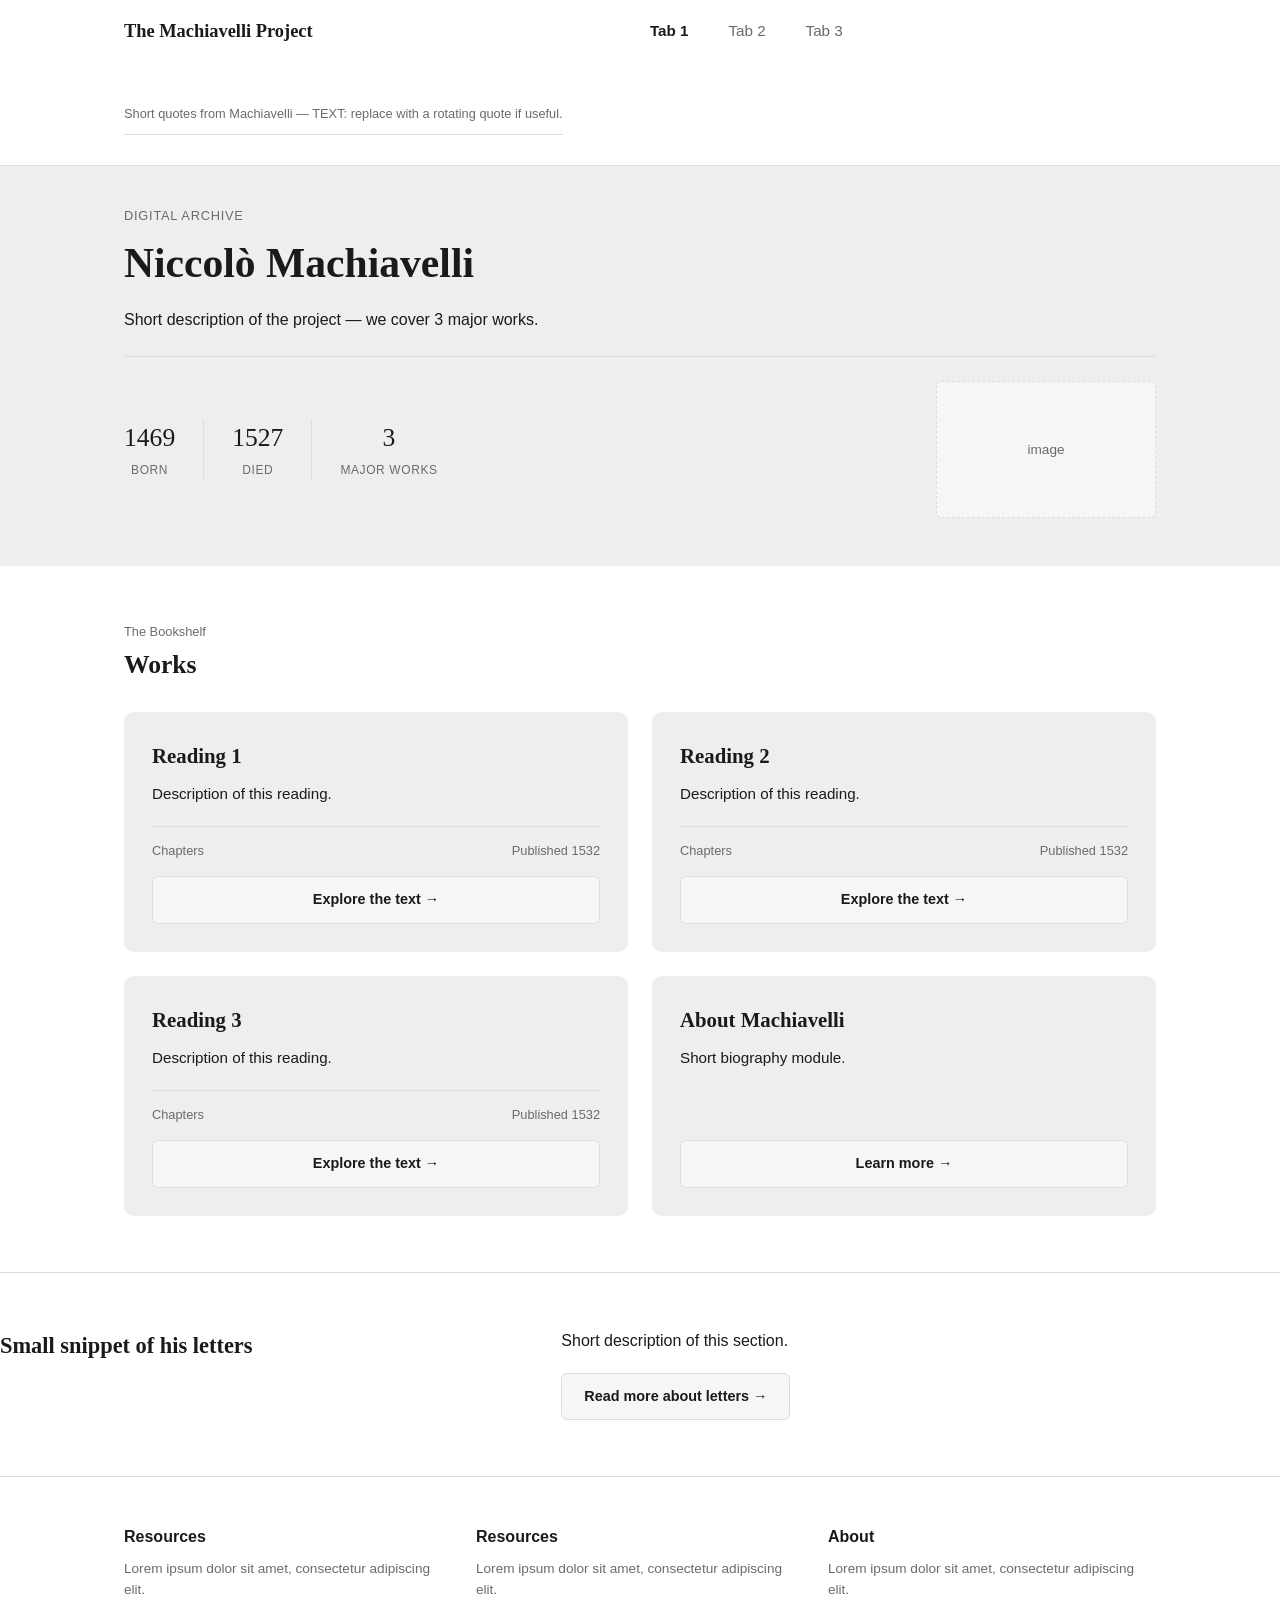
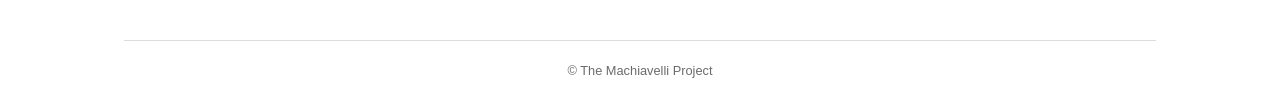
==== commit 2d14d2e3: "Initial commit" ====
--- a/index.html
+++ b/index.html
@@ -1,466 +1,147 @@
-<!DOCTYPE html>
+﻿<!doctype html>
 <html lang="en">
 <head>
-  <meta charset="UTF-8" />
-  <meta name="viewport" content="width=device-width, initial-scale=1.0" />
-  <title>Machiavelli</title>
-  <link rel="preconnect" href="https://fonts.googleapis.com" />
-  <link rel="preconnect" href="https://fonts.gstatic.com" crossorigin />
-  <link href="https://fonts.googleapis.com/css2?family=Cinzel:wght@400;700&family=Cormorant+Garamond:wght@400;500;600;700&family=IM+Fell+English+SC&display=swap" rel="stylesheet" />
-  <style>
-    * {
-      margin: 0;
-      padding: 0;
-      box-sizing: border-box;
-    }
-
-    body {
-      font-family: "Cormorant Garamond", Georgia, serif;
-      background: 
-        radial-gradient(circle at center, rgba(0, 0, 0, 0) 18%, rgba(14, 6, 5, 0.4) 58%, rgba(4, 2, 2, 0.9) 100%),
-        radial-gradient(circle at top, rgba(80, 43, 29, 0.18), transparent 28%),
-        linear-gradient(180deg, #170b09 0%, #0d0404 100%);
-      background-attachment: fixed;
-      color: #f7f0e2;
-      min-height: 100vh;
-      display: flex;
-      flex-direction: column;
-      overflow-x: hidden;
-    }
-
-    .fortuna-bg {
-      position: fixed;
-      top: 0;
-      left: 0;
-      width: 100%;
-      height: 100%;
-      z-index: 0;
-      display: flex;
-      align-items: center;
-      justify-content: center;
-      pointer-events: none;
-    }
-
-    .fortuna-bg img {
-      width: 100%;
-      height: 100%;
-      object-fit: cover;
-      object-position: center;
-      opacity: 0.9;
-    }
-
-    .container {
-      position: relative;
-      z-index: 1;
-      width: 100%;
-      flex: 1;
-      display: flex;
-      align-items: center;
-      justify-content: center;
-      padding: 2rem;
-    }
-
-    .wheel-wrapper {
-      position: relative;
-      width: min(95vw, 850px);
-      aspect-ratio: 1;
-    }
-
-    svg {
-      width: 100%;
-      height: 100%;
-      filter: drop-shadow(0 2px 8px rgba(0, 0, 0, 0.4));
-    }
-
-    .wheel-segment {
-      transition: fill 0.25s ease, stroke 0.25s ease, filter 0.25s ease;
-      cursor: pointer;
-      filter: drop-shadow(0 0 0 rgba(0, 0, 0, 0));
-    }
-
-    .wheel-segment:hover {
-      filter: drop-shadow(0 6px 16px rgba(0, 0, 0, 0.35));
-    }
-
-    .segment-separator {
-      transition: stroke 0.25s ease, stroke-width 0.25s ease, opacity 0.25s ease;
-      pointer-events: none;
-    }
-
-    .wheel-segment:hover ~ .segment-separator,
-    .wheel-segment:hover .segment-separator {
-      stroke-width: 1.8;
-      opacity: 0.4;
-    }
-
-    .segment-text {
-      pointer-events: none;
-      transition: fill 0.25s ease, text-shadow 0.25s ease;
-    }
-
-    .segment-title {
-      font-family: "Cinzel", serif;
-      font-size: 1.15rem;
-      font-weight: 700;
-      letter-spacing: 0.12em;
-      text-transform: uppercase;
-      fill: rgba(229, 214, 188, 0.88);
-      text-shadow: 0 1px 3px rgba(0, 0, 0, 0.4);
-    }
-
-    .segment-subtitle {
-      font-family: "Cormorant Garamond", Georgia, serif;
-      font-size: 0.75rem;
-      font-style: italic;
-      letter-spacing: 0.06em;
-      fill: rgba(200, 180, 150, 0.78);
-      text-shadow: 0 1px 2px rgba(0, 0, 0, 0.4);
-    }
-
-    .segment-icon {
-      font-size: 1.8rem;
-      fill: rgba(220, 190, 150, 0.8);
-      text-shadow: 0 1px 3px rgba(0, 0, 0, 0.4);
-    }
-
-    .wheel-segment:hover .segment-title {
-      fill: rgba(255, 245, 225, 0.98);
-      text-shadow: 0 1px 4px rgba(0, 0, 0, 0.5), 0 0 8px rgba(255, 217, 141, 0.2);
-    }
-
-    .wheel-segment:hover .segment-subtitle {
-      fill: rgba(230, 210, 180, 0.92);
-    }
-
-    .wheel-segment:hover .segment-icon {
-      fill: rgba(255, 230, 180, 0.95);
-    }
-
-    .center-medallion {
-      position: absolute;
-      top: 50%;
-      left: 50%;
-      transform: translate(-50%, -50%);
-      z-index: 10;
-      width: 24%;
-      aspect-ratio: 1;
-      border-radius: 50%;
-      background: 
-        radial-gradient(circle at 34% 28%, #d4b896 0%, #9d7d58 38%, #6b4f33 68%, #3d2719 100%);
-      border: 2px solid #c9a86a;
-      box-shadow: 
-        inset 0 0 0 1px rgba(255, 250, 225, 0.12),
-        0 1rem 2rem rgba(0, 0, 0, 0.25),
-        inset 0 2px 6px rgba(255, 255, 255, 0.06),
-        inset 0 -2px 8px rgba(0, 0, 0, 0.2);
-      display: flex;
-      flex-direction: column;
-      align-items: center;
-      justify-content: center;
-      text-align: center;
-      pointer-events: none;
-      will-change: auto;
-    }
-
-    .center-compass {
-      position: absolute;
-      width: 100%;
-      height: 100%;
-      border-radius: 50%;
-      opacity: 0.15;
-      background: 
-        conic-gradient(from 0deg, transparent 0deg 45deg, rgba(180, 140, 90, 0.3) 45deg 46deg, transparent 46deg 90deg, 
-                       rgba(180, 140, 90, 0.3) 90deg 91deg, transparent 91deg 135deg,
-                       rgba(180, 140, 90, 0.3) 135deg 136deg, transparent 136deg 180deg);
-      pointer-events: none;
-    }
-
-    .center-text {
-      font-family: "Cinzel", serif;
-      font-size: clamp(0.95rem, 1.2vw, 1.2rem);
-      font-weight: 700;
-      letter-spacing: 0.18em;
-      color: #fef5e7;
-      text-shadow: 0 1px 3px rgba(0, 0, 0, 0.2);
-      margin: 0;
-      position: relative;
-      z-index: 2;
-    }
-
-    .center-subtext {
-      font-family: "Cormorant Garamond", Georgia, serif;
-      font-size: 0.6rem;
-      letter-spacing: 0.16em;
-      text-transform: uppercase;
-      color: rgba(200, 175, 140, 0.85);
-      margin-top: 0.4rem;
-      position: relative;
-      z-index: 2;
-    }
-
-    .top-nav {
-      position: fixed;
-      top: 1.5rem;
-      right: 2rem;
-      z-index: 100;
-      padding: 0;
-      border: none;
-    }
-
-    .top-nav a {
-      font-family: "Cinzel", serif;
-      font-size: 0.9rem;
-      letter-spacing: 0.12em;
-      color: #fef5e7;
-      text-decoration: none;
-      text-transform: uppercase;
-      transition: color 0.25s ease, text-shadow 0.25s ease;
-      text-shadow: 0 1px 2px rgba(0, 0, 0, 0.4);
-      padding: 0.5rem 1rem;
-      border: 1px solid rgba(254, 245, 231, 0.3);
-      border-radius: 2px;
-      display: inline-block;
-    }
-
-    .top-nav a:hover {
-      color: #d4b896;
-      border-color: rgba(212, 184, 150, 0.6);
-      text-shadow: 0 1px 3px rgba(0, 0, 0, 0.5), 0 0 8px rgba(255, 217, 141, 0.2);
-    }
-
-    @media (max-width: 768px) {
-      .segment-title {
-        font-size: 0.95rem;
-      }
-
-      .segment-subtitle {
-        font-size: 0.65rem;
-      }
-
-      .segment-icon {
-        font-size: 1.5rem;
-      }
-    }
-  </style>
+<meta charset="UTF-8" />
+<meta name="viewport" content="width=device-width, initial-scale=1.0" />
+<title>The Machiavelli Project</title>
+<link rel="stylesheet" href="index.css">
 </head>
 <body>
-  <div class="top-nav">
-    <a href="about.html">About</a>
-  </div>
 
-  <div class="fortuna-bg">
-    <img src="ladyfortuna.png" alt="Lady Fortuna" />
-  </div>
+  <!-- ============ HEADER ============ -->
+  <header class="site-header">
+    <div class="wrap">
+      <div class="brand">The Machiavelli Project</div>
+      <nav class="site-nav">
+        <a href="#works" class="is-active">Tab 1</a>
+        <a href="#letters">Tab 2</a>
+        <a href="#about">Tab 3</a>
+      </nav>
+    </div>
+    <div class="wrap">
+      <p class="eyebrow">Short quotes from Machiavelli — TEXT: replace with a rotating quote if useful.</p>
+    </div>
+  </header>
 
-  <div class="container">
-    <div class="wheel-wrapper">
-      <svg viewBox="0 0 1000 1000" xmlns="http://www.w3.org/2000/svg">
-        <defs>
-          <radialGradient id="wheelHalo" cx="50%" cy="44%" r="72%">
-            <stop offset="0%" stop-color="rgba(150, 114, 73, 0.16)" />
-            <stop offset="64%" stop-color="rgba(82, 57, 36, 0.14)" />
-            <stop offset="100%" stop-color="rgba(24, 11, 9, 0.02)" />
-          </radialGradient>
-          <linearGradient id="rimGradient" x1="0%" y1="0%" x2="100%" y2="100%">
-            <stop offset="0%" stop-color="#927353" />
-            <stop offset="26%" stop-color="#6f5339" />
-            <stop offset="56%" stop-color="#4f341f" />
-            <stop offset="82%" stop-color="#846649" />
-            <stop offset="100%" stop-color="#3d2719" />
-          </linearGradient>
-          <linearGradient id="sliceGradient0" x1="0%" y1="0%" x2="100%" y2="100%">
-            <stop offset="0%" stop-color="rgba(110, 54, 45, 0.96)" />
-            <stop offset="50%" stop-color="rgba(84, 43, 33, 0.97)" />
-            <stop offset="100%" stop-color="rgba(55, 27, 19, 0.99)" />
-          </linearGradient>
-          <linearGradient id="sliceGradient1" x1="0%" y1="0%" x2="100%" y2="100%">
-            <stop offset="0%" stop-color="rgba(112, 56, 47, 0.96)" />
-            <stop offset="50%" stop-color="rgba(86, 45, 35, 0.97)" />
-            <stop offset="100%" stop-color="rgba(57, 29, 21, 0.99)" />
-          </linearGradient>
-          <linearGradient id="sliceActiveGradient" x1="0%" y1="0%" x2="100%" y2="100%">
-            <stop offset="0%" stop-color="rgba(150, 95, 70, 0.99)" />
-            <stop offset="52%" stop-color="rgba(120, 68, 48, 0.99)" />
-            <stop offset="100%" stop-color="rgba(80, 40, 28, 1)" />
-          </linearGradient>
-          <linearGradient id="segmentWash" x1="50%" y1="0%" x2="50%" y2="100%">
-            <stop offset="0%" stop-color="rgba(244, 229, 200, 0.1)" />
-            <stop offset="42%" stop-color="rgba(255,255,255,0.02)" />
-            <stop offset="100%" stop-color="rgba(17, 7, 6, 0.18)" />
-          </linearGradient>
-          <filter id="sliceShadow" x="-30%" y="-30%" width="160%" height="160%">
-            <feDropShadow dx="0" dy="5" stdDeviation="6" flood-color="rgba(0,0,0,0.28)" />
-          </filter>
-          <clipPath id="wheelClip">
-            <circle cx="500" cy="500" r="392" />
-          </clipPath>
-        </defs>
+  <!-- ============ HERO ============ -->
+  <section class="hero" id="top">
+    <div class="wrap">
+      <p class="eyebrow-label">Digital archive</p>
+      <h1><!-- TEXT: title --> Niccolò Machiavelli</h1>
+      <p class="lede">
+        <!-- TEXT: project intro copy goes here -->
+        Short description of the project — we cover 3 major works.
+      </p>
 
-        <circle cx="500" cy="500" r="420" fill="url(#wheelHalo)" opacity="0.48" />
-        <circle cx="500" cy="500" r="410" fill="none" stroke="url(#rimGradient)" stroke-width="24" opacity="0.96" />
-        <circle cx="500" cy="500" r="384" fill="none" stroke="rgba(207,183,146,0.16)" stroke-width="1.2" />
-
-        <g clip-path="url(#wheelClip)">
-          <circle cx="500" cy="500" r="392" fill="rgba(78, 50, 34, 0.28)" />
-          <circle cx="500" cy="500" r="392" fill="rgba(243, 228, 200, 0.08)" />
-        </g>
-
-        <circle cx="500" cy="500" r="399" fill="none" stroke="rgba(206,184,148,0.1)" stroke-width="6" stroke-dasharray="1.6 15" />
-        <circle cx="500" cy="500" r="180" fill="rgba(24, 10, 9, 0.3)" stroke="rgba(198, 174, 140, 0.12)" stroke-width="1.3" />
-        <circle cx="500" cy="500" r="152" fill="rgba(21, 8, 7, 0.18)" />
-
-        <!-- Segments will be generated here -->
-        <g id="segments"></g>
-
-        <!-- Separators will be generated here -->
-        <g id="separators"></g>
-
-        <!-- Labels will be generated here -->
-        <g id="labels"></g>
-      </svg>
-
-      <div class="center-medallion">
-        <div class="center-compass"></div>
-        <div class="center-text">MACHIAVELLI</div>
-        <div class="center-subtext">Works and Ideas</div>
+      <div class="hero-stats-row">
+        <div class="stat">
+          <span class="num"><!-- TEXT --> 1469</span>
+          <span class="label">Born</span>
+        </div>
+        <div class="stat">
+          <span class="num"><!-- TEXT --> 1527</span>
+          <span class="label">Died</span>
+        </div>
+        <div class="stat" style="border-right:none;">
+          <span class="num"><!-- TEXT --> 3</span>
+          <span class="label">Major works</span>
+        </div>
+        <!-- IMAGE: hero portrait -> images/portrait.jpg -->
+        <div class="hero-image">
+          <img src="images/portrait.jpg" alt="Portrait of Machiavelli" onerror="this.replaceWith('image')">
+        </div>
       </div>
     </div>
-  </div>
+  </section>
 
-  <script>
-    const navItems = [
-      { title: "Letters", subtitle: "Correspondence", icon: "✉", href: "correspondence.html" },
-      { title: "Medici", subtitle: "Patronage", icon: "⚜", href: "medici.html" },
-      { title: "Florence", subtitle: "The City", icon: "⛨", href: "florence.html" },
-      { title: "Machiavelli", subtitle: "Power", icon: "♛", href: "index.html" },
-      { title: "Discourses", subtitle: "Republics", icon: "📖", href: "texts.html" },
-      { title: "Mandrake", subtitle: "Comedy", icon: "🎭", href: "themandrake.html" },
-      { title: "The Prince", subtitle: "Power & Rule", icon: "⚔", href: "theprince.html" },
-      { title: "Readings", subtitle: "Further Study", icon: "📜", href: "readings.html" }
-    ];
+  <!-- ============ WORKS / "THE BOOKSHELF" ============ -->
+  <section class="section" id="works">
+    <div class="wrap">
+      <p class="section-label">The Bookshelf</p>
+      <h2 class="section-title">Works</h2>
 
-    function polarToCartesian(cx, cy, radius, angle) {
-      const radians = (angle - 90) * Math.PI / 180;
-      return {
-        x: cx + radius * Math.cos(radians),
-        y: cy + radius * Math.sin(radians)
-      };
-    }
+      <div class="works-grid">
 
-    function donutSlicePath(cx, cy, innerRadius, outerRadius, startAngle, endAngle) {
-      const outerStart = polarToCartesian(cx, cy, outerRadius, startAngle);
-      const outerEnd = polarToCartesian(cx, cy, outerRadius, endAngle);
-      const innerEnd = polarToCartesian(cx, cy, innerRadius, endAngle);
-      const innerStart = polarToCartesian(cx, cy, innerRadius, startAngle);
-      const largeArcFlag = endAngle - startAngle <= 180 ? 0 : 1;
+        <article class="work-card">
+          <h3><!-- TEXT --> Reading 1</h3>
+          <p><!-- TEXT: description --> Description of this reading.</p>
+          <div class="meta">
+            <span>Chapters</span>
+            <span>Published 1532</span>
+          </div>
+          <a class="btn" href="#">Explore the text →</a>
+        </article>
 
-      return [
-        `M ${outerStart.x} ${outerStart.y}`,
-        `A ${outerRadius} ${outerRadius} 0 ${largeArcFlag} 1 ${outerEnd.x} ${outerEnd.y}`,
-        `L ${innerEnd.x} ${innerEnd.y}`,
-        `A ${innerRadius} ${innerRadius} 0 ${largeArcFlag} 0 ${innerStart.x} ${innerStart.y}`,
-        "Z"
-      ].join(" ");
-    }
+        <article class="work-card">
+          <h3><!-- TEXT --> Reading 2</h3>
+          <p><!-- TEXT: description --> Description of this reading.</p>
+          <div class="meta">
+            <span>Chapters</span>
+            <span>Published 1532</span>
+          </div>
+          <a class="btn" href="#">Explore the text →</a>
+        </article>
 
-    function createSegments() {
-      const sliceAngle = 360 / navItems.length;
-      const segmentsGroup = document.getElementById("segments");
-      const separatorsGroup = document.getElementById("separators");
-      const labelsGroup = document.getElementById("labels");
+        <article class="work-card">
+          <h3><!-- TEXT --> Reading 3</h3>
+          <p><!-- TEXT: description --> Description of this reading.</p>
+          <div class="meta">
+            <span>Chapters</span>
+            <span>Published 1532</span>
+          </div>
+          <a class="btn" href="#">Explore the text →</a>
+        </article>
 
-      navItems.forEach((item, index) => {
-        const startAngle = -110 + index * sliceAngle;
-        const endAngle = startAngle + sliceAngle;
-        const midAngle = startAngle + sliceAngle / 2;
-        const isAlternate = index % 2 === 1;
+        <article class="work-card" id="about">
+          <h3><!-- TEXT --> About Machiavelli</h3>
+          <p><!-- TEXT: bio blurb --> Short biography module.</p>
+          <a class="btn" href="#">Learn more →</a>
+        </article>
 
-        // Segment path
-        const path = document.createElementNS("http://www.w3.org/2000/svg", "path");
-        path.setAttribute("d", donutSlicePath(500, 500, 180, 410, startAngle, endAngle));
-        path.setAttribute("fill", isAlternate ? "url(#sliceGradient1)" : "url(#sliceGradient0)");
-        path.setAttribute("stroke", "rgba(154, 122, 92, 0.32)");
-        path.setAttribute("stroke-width", "1.5");
-        path.classList.add("wheel-segment");
-        path.dataset.index = index;
-        path.dataset.href = item.href;
+      </div>
+    </div>
+  </section>
 
-        path.addEventListener("mouseenter", (e) => {
-          e.target.setAttribute("fill", "url(#sliceActiveGradient)");
-          e.target.setAttribute("stroke", "rgba(207, 184, 144, 0.48)");
-          e.target.setAttribute("stroke-width", "2.2");
-          e.target.setAttribute("filter", "url(#sliceShadow)");
-        });
+  <!-- ============ SNIPPET / LETTERS ============ -->
+  <section class="snippet" id="letters">
+    <div class="wrap" style="display:contents;">
+      <div>
+        <h2>Small snippet of his letters</h2>
+      </div>
+      <div>
+        <p>
+          <!-- TEXT: letters intro / excerpt -->
+          Short description of this section.
+        </p>
+        <a class="btn" href="#">Read more about letters →</a>
+      </div>
+    </div>
+  </section>
 
-        path.addEventListener("mouseleave", (e) => {
-          e.target.setAttribute("fill", isAlternate ? "url(#sliceGradient1)" : "url(#sliceGradient0)");
-          e.target.setAttribute("stroke", "rgba(154, 122, 92, 0.32)");
-          e.target.setAttribute("stroke-width", "1.5");
-          e.target.removeAttribute("filter");
-        });
+  <!-- ============ FOOTER ============ -->
+  <footer class="site-footer">
+    <div class="wrap">
+      <div class="footer-cols">
+        <div>
+          <h4>Resources</h4>
+          <p><!-- TEXT --> Lorem ipsum dolor sit amet, consectetur adipiscing elit.</p>
+        </div>
+        <div>
+          <h4>Resources</h4>
+          <p><!-- TEXT --> Lorem ipsum dolor sit amet, consectetur adipiscing elit.</p>
+        </div>
+        <div>
+          <h4>About</h4>
+          <p><!-- TEXT --> Lorem ipsum dolor sit amet, consectetur adipiscing elit.</p>
+        </div>
+      </div>
 
-        path.addEventListener("click", () => {
-          window.location.href = item.href;
-        });
+      <div class="footer-bottom">
+        © <span id="year"></span> The Machiavelli Project
+      </div>
+    </div>
+  </footer>
 
-        segmentsGroup.appendChild(path);
-
-        // Segment wash overlay
-        const wash = document.createElementNS("http://www.w3.org/2000/svg", "path");
-        wash.setAttribute("d", donutSlicePath(500, 500, 180, 410, startAngle, endAngle));
-        wash.setAttribute("fill", "url(#segmentWash)");
-        wash.setAttribute("pointer-events", "none");
-        segmentsGroup.appendChild(wash);
-
-        // Separator line
-        const separator = document.createElementNS("http://www.w3.org/2000/svg", "line");
-        const startPoint = polarToCartesian(500, 500, 410, startAngle);
-        separator.setAttribute("x1", "500");
-        separator.setAttribute("y1", "500");
-        separator.setAttribute("x2", startPoint.x);
-        separator.setAttribute("y2", startPoint.y);
-        separator.setAttribute("stroke", "rgba(194, 167, 132, 0.18)");
-        separator.setAttribute("stroke-width", "1.2");
-        separator.classList.add("segment-separator");
-        separatorsGroup.appendChild(separator);
-
-        // Text labels positioned at 70% radius
-        const labelRadius = 295;
-        const labelPoint = polarToCartesian(500, 500, labelRadius, midAngle);
-
-        // Icon
-        const iconText = document.createElementNS("http://www.w3.org/2000/svg", "text");
-        iconText.setAttribute("x", labelPoint.x);
-        iconText.setAttribute("y", labelPoint.y - 24);
-        iconText.setAttribute("class", "segment-text segment-icon");
-        iconText.setAttribute("text-anchor", "middle");
-        iconText.textContent = item.icon;
-        iconText.setAttribute("pointer-events", "none");
-        labelsGroup.appendChild(iconText);
-
-        // Title
-        const titleText = document.createElementNS("http://www.w3.org/2000/svg", "text");
-        titleText.setAttribute("x", labelPoint.x);
-        titleText.setAttribute("y", labelPoint.y - 4);
-        titleText.setAttribute("class", "segment-text segment-title");
-        titleText.setAttribute("text-anchor", "middle");
-        titleText.textContent = item.title;
-        titleText.setAttribute("pointer-events", "none");
-        labelsGroup.appendChild(titleText);
-
-        // Subtitle
-        const subtitleText = document.createElementNS("http://www.w3.org/2000/svg", "text");
-        subtitleText.setAttribute("x", labelPoint.x);
-        subtitleText.setAttribute("y", labelPoint.y + 16);
-        subtitleText.setAttribute("class", "segment-text segment-subtitle");
-        subtitleText.setAttribute("text-anchor", "middle");
-        subtitleText.textContent = item.subtitle;
-        subtitleText.setAttribute("pointer-events", "none");
-        labelsGroup.appendChild(subtitleText);
-      });
-    }
-
-    document.addEventListener("DOMContentLoaded", createSegments);
-  </script>
+  <script src="script.js"></script>
 </body>
 </html>
--- a/index.css
+++ b/index.css
@@ -0,0 +1,284 @@
+/* =========================================================
+   TOKENS — put your real colors, fonts, and image paths here.
+   This is the only section you should need to touch to
+   re-theme the whole page.
+========================================================= */
+:root{
+  /* ---- COLORS: replace these hex values ---- */
+  --bg:            #ffffff;
+  --panel:         #eeeeee;   /* light grey hero / card backgrounds */
+  --panel-2:       #f6f6f6;   /* card fill inside panel */
+  --line:          #dcdcdc;   /* hairline borders */
+  --text:          #1a1a1a;
+  --text-muted:    #6b6b6b;
+  --accent:        #8b3fa8;   /* avatar dot / links */
+  --accent-2:      #c98fdc;
+
+  /* ---- FONTS: replace with your chosen typefaces ---- */
+  --font-display:  Georgia, "Times New Roman", serif;
+  --font-body:     -apple-system, BlinkMacSystemFont, "Segoe UI", Roboto, sans-serif;
+
+  /* ---- LAYOUT ---- */
+  --radius-sm:     6px;
+  --radius-md:     10px;
+  --radius-full:   999px;
+  --maxw:          1080px;
+  --gap:           24px;
+}
+
+/* =========================================================
+   IMAGE PLACEHOLDERS
+   Search "images/" below to find every spot expecting a file.
+   Drop your files into the /images folder and update the
+   paths in index.html (the <img> tags / background-image
+   rules are already stubbed out for you).
+========================================================= */
+
+*{ box-sizing: border-box; }
+html,body{ margin:0; padding:0; }
+body{
+  background: var(--bg);
+  color: var(--text);
+  font-family: var(--font-body);
+  line-height: 1.5;
+}
+img{ max-width:100%; display:block; }
+a{ color:inherit; text-decoration:none; }
+.wrap{ max-width: var(--maxw); margin: 0 auto; padding: 0 24px; }
+
+/* =========================================================
+   HEADER / NAV
+========================================================= */
+.site-header{
+  border-bottom: 1px solid var(--line);
+}
+.site-header .wrap{
+  display:flex;
+  align-items:center;
+  justify-content:space-between;
+  padding-top:18px;
+  padding-bottom:18px;
+  gap:24px;
+}
+.brand{
+  font-family: var(--font-display);
+  font-size: 1.15rem;
+  font-weight:700;
+  white-space:nowrap;
+}
+.site-nav{
+  display:flex;
+  gap:40px;
+  flex:1;
+  justify-content:center;
+}
+.site-nav a{
+  font-size:.95rem;
+  color: var(--text-muted);
+}
+.site-nav a.is-active{ color: var(--text); font-weight:600; }
+
+.eyebrow{
+  font-size:.8rem;
+  color: var(--text-muted);
+  padding: 10px 0;
+  border-bottom:1px solid var(--line);
+}
+
+/* =========================================================
+   HERO
+========================================================= */
+.hero{
+  background: var(--panel);
+  padding: 40px 0 48px;
+}
+.hero .eyebrow-label{
+  font-size:.8rem;
+  text-transform:uppercase;
+  letter-spacing:.06em;
+  color: var(--text-muted);
+  margin: 0 0 6px;
+}
+.hero h1{
+  font-family: var(--font-display);
+  font-size: clamp(1.8rem, 3.4vw, 2.6rem);
+  margin: 0 0 14px;
+}
+.hero p.lede{
+  max-width: 62ch;
+  color: var(--text);
+  margin: 0 0 24px;
+}
+.hero-stats-row{
+  display:grid;
+  grid-template-columns: repeat(3, auto) 1fr;
+  align-items:center;
+  gap:0;
+  border-top:1px solid var(--line);
+  padding-top:24px;
+}
+.stat{
+  padding: 0 28px;
+  border-right:1px solid var(--line);
+  text-align:center;
+}
+.stat:first-child{ padding-left:0; }
+.stat .num{
+  font-family: var(--font-display);
+  font-size:1.6rem;
+  display:block;
+}
+.stat .label{
+  font-size:.75rem;
+  color:var(--text-muted);
+  text-transform:uppercase;
+  letter-spacing:.05em;
+}
+.hero-image{
+  justify-self:end;
+  width:100%;
+  max-width:220px;
+  aspect-ratio: 16/10;
+  background: var(--panel-2) center/cover no-repeat; /* set to url("images/portrait.jpg") once supplied */
+  border:1px dashed var(--line);
+  display:flex;
+  align-items:center;
+  justify-content:center;
+  color: var(--text-muted);
+  font-size:.85rem;
+  border-radius: var(--radius-sm);
+  overflow:hidden;
+}
+
+/* =========================================================
+   SECTION LABEL
+========================================================= */
+.section{ padding: 56px 0; }
+.section-label{
+  font-size:.8rem;
+  color: var(--text-muted);
+  margin: 0 0 4px;
+}
+.section-title{
+  font-family: var(--font-display);
+  font-size: 1.6rem;
+  margin: 0 0 28px;
+}
+
+/* =========================================================
+   WORKS GRID ("The Bookshelf")
+========================================================= */
+.works-grid{
+  display:grid;
+  grid-template-columns: repeat(2, 1fr);
+  gap: var(--gap);
+}
+.work-card{
+  background: var(--panel);
+  border-radius: var(--radius-md);
+  padding: 28px;
+  display:flex;
+  flex-direction:column;
+}
+.work-card h3{
+  font-family: var(--font-display);
+  font-size:1.3rem;
+  margin:0 0 12px;
+}
+.work-card p{
+  color:var(--text);
+  font-size:.95rem;
+  margin:0 0 20px;
+  flex:1;
+}
+.work-card .meta{
+  display:flex;
+  justify-content:space-between;
+  font-size:.8rem;
+  color: var(--text-muted);
+  border-top:1px solid var(--line);
+  padding-top:14px;
+  margin-bottom:16px;
+}
+.btn{
+  display:inline-block;
+  text-align:center;
+  background: var(--panel-2);
+  border:1px solid var(--line);
+  border-radius: var(--radius-sm);
+  padding: 12px 18px;
+  font-size:.9rem;
+  font-weight:600;
+  cursor:pointer;
+  width:100%;
+}
+.btn:hover{ background: var(--line); }
+
+/* =========================================================
+   SNIPPET / QUOTE STRIP
+========================================================= */
+.snippet{
+  padding: 56px 0;
+  border-top:1px solid var(--line);
+  display:grid;
+  grid-template-columns: 1fr 1.4fr;
+  gap: 48px;
+  align-items:start;
+}
+.snippet h2{
+  font-family: var(--font-display);
+  font-size:1.4rem;
+  margin:0;
+}
+.snippet p{
+  color: var(--text);
+  margin: 0 0 20px;
+}
+.snippet .btn{ width:auto; padding:12px 22px; display:inline-block; }
+
+/* =========================================================
+   FOOTER
+========================================================= */
+.site-footer{
+  border-top:1px solid var(--line);
+  padding: 48px 0 32px;
+}
+.footer-cols{
+  display:grid;
+  grid-template-columns: repeat(3, 1fr);
+  gap: var(--gap);
+  margin-bottom:40px;
+}
+.footer-cols h4{
+  font-size:1rem;
+  margin:0 0 10px;
+}
+.footer-cols p{
+  font-size:.85rem;
+  color: var(--text-muted);
+  margin:0;
+}
+.footer-bottom{
+  text-align:center;
+  font-size:.8rem;
+  color: var(--text-muted);
+  border-top:1px solid var(--line);
+  padding-top:20px;
+}
+
+/* =========================================================
+   RESPONSIVE
+========================================================= */
+@media (max-width: 780px){
+  .site-nav{ display:none; }
+  .hero-stats-row{ grid-template-columns: repeat(3, auto); }
+  .hero-image{ grid-column: 1 / -1; justify-self:stretch; max-width:none; margin-top:20px; }
+  .works-grid{ grid-template-columns: 1fr; }
+  .snippet{ grid-template-columns: 1fr; }
+  .footer-cols{ grid-template-columns: 1fr; }
+}
+
+a:focus-visible, button:focus-visible{
+  outline: 2px solid var(--accent);
+  outline-offset: 2px;
+}
